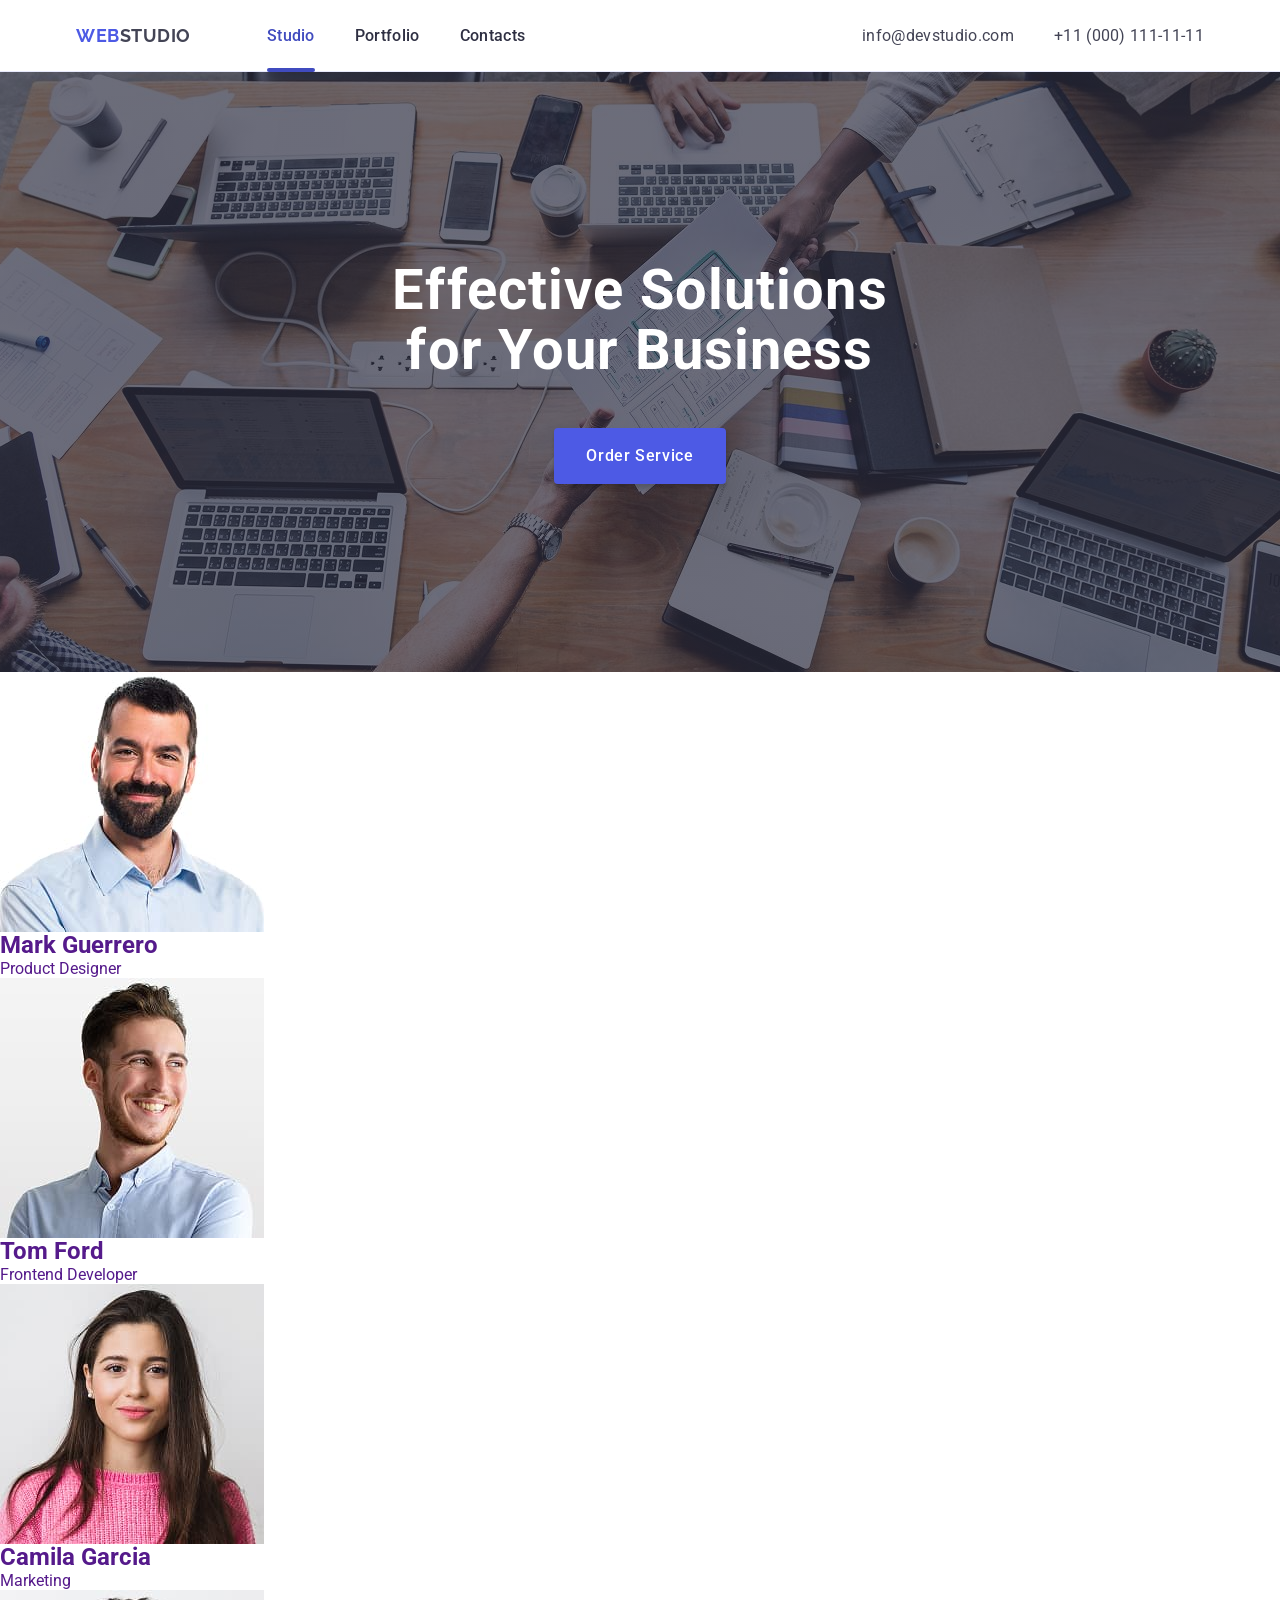
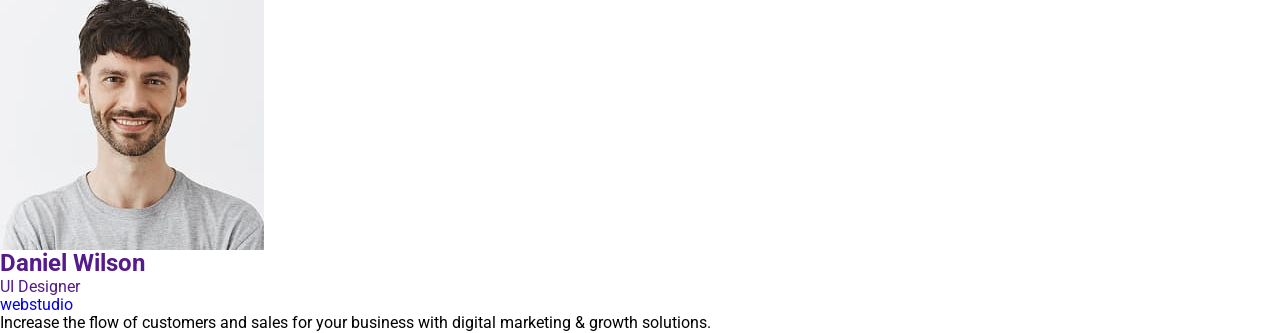
==== index.html @ 8add841e "1" ====
<!DOCTYPE html>
<html lang="en">
  <head>
    <meta charset="UTF-8" />
    <meta name="viewport" content="width=device-width, initial-scale=1.0" />
    <link
      rel="stylesheet"
      href="https://cdnjs.cloudflare.com/ajax/libs/modern-normalize/3.0.1/modern-normalize.min.css"
    />
    <link rel="preconnect" href="https://fonts.googleapis.com" />
    <link rel="preconnect" href="https://fonts.gstatic.com" crossorigin />
    <link
      href="https://fonts.googleapis.com/css2?family=Raleway:wght@700&family=Roboto:ital,wght@0,400;0,500;0,700;0,900;1,100&display=swap"
      rel="stylesheet"
    />
    <link rel="stylesheet" href="./css/styles.css" />
    <title>WebStudio</title>
  </head>
  <body>
    <header>
      <div class="container header">
        <nav class="navigation">
          <ul class="navigation-list">
            <li class="logo-item">
              <a href="#" class="logo-link"
                >web<span class="logo-studio">studio</span></a
              >
            </li>
            <li class="navigation-item">
              <a href="#" class="navigation-link active">Studio</a>
            </li>
            <li class="navigation-item">
              <a href="#" class="navigation-link">Portfolio</a>
            </li>
            <li class="navigation-item">
              <a href="#" class="navigation-link">Contacts</a>
            </li>
          </ul>
        </nav>
        <address class="contacts">
          <ul class="contacts-list">
            <li class="contacts-item">
              <a href="mailto:info@devstudio.com" class="contacts-link"
                >info@devstudio.com</a
              >
            </li>
            <li class="contacts-item">
              <a href="tel:+11 (000) 111-11-11" class="contacts-link"
                >+11 (000) 111-11-11</a
              >
            </li>
          </ul>
        </address>
      </div>
    </header>
    <main>
      <section class="section section-hero">
        <div class="container container-hero">
          <h1 class="hero-title">Effective Solutions for Your Business</h1>
          <button type="submit" class="main-button">Order Service</button>
        </div>
      </section>
      <section>
        <div>
          <ul>
            <li>
              <a href=""
                ><img
                  src="./images/employees/employee1.jpg"
                  alt=""
                  width="264px"
                />
                <h2>Mark Guerrero</h2>
                <p>Product Designer</p></a
              >
            </li>
            <li>
              <a href=""
                ><img
                  src="./images/employees/employee2.jpg"
                  alt=""
                  width="264px"
                />
                <h2>Tom Ford</h2>
                <p>Frontend Developer</p></a
              >
            </li>
            <li>
              <a href=""
                ><img
                  src="./images/employees/employee3.jpg"
                  alt=""
                  width="264px"
                />
                <h2>Camila Garcia</h2>
                <p>Marketing</p></a
              >
            </li>
            <li>
              <a href=""
                ><img
                  src="./images/employees/employee4.jpg"
                  alt=""
                  width="264px"
                />
                <h2>Daniel Wilson</h2>
                <p>UI Designer</p></a
              >
            </li>
          </ul>
        </div>
      </section>
    </main>
    <footer>
      <a href="#">web<span>studio</span></a>
      <p>
        Increase the flow of customers and sales for your business with digital
        marketing & growth solutions.
      </p>
    </footer>
  </body>
  <script src="./js/svgxuse.js"></script>
</html>
---- css/styles.css ----
body {
  font-family: Roboto, sans-serif;
  font-weight: 400;
  font-style: normal;
}

a {
  text-decoration: none;
}

h1,
h2,
h3,
h4,
h5,
h6 {
  margin: 0;
  padding: 0;
}

p {
  margin: 0;
}

ul {
  padding-left: 0;
  margin: 0;
  list-style: none;
}

img {
  display: block;
}

button {
  margin: 0;
  border: 0;
}

:root {
	--iris: #4d5ae5;
	--ocean: #404bbf;
	--navy-blue: #2e2f42;
	--green: #31d0aa;
	--slate: #434455;
	--light-slate: #8e8f99;
	--cornflower: #e7e9fc;
	--cloud: #f4f4fd;
	--navy-blue-modal: rgba(46, 47, 66, 0.4);
	--grey: rgba(46, 47, 66, 0.7);
	--white: #fff;
	--dairy: #fcfcfc;

  --function: cubic-bezier(0.4, 0, 0.2, 1), 250ms;
  --time: 250ms;
}

header {
  border-bottom: 1px solid var(--cornflower);
}

.container {
  width: 1158px;
  padding: 0 15px;
  margin: 0 auto;
}

.section {
  padding: 120px 0 120px 0;
}

.header {
  display: flex;
  justify-content: space-between;
  align-items: center;
}

.navigation-list {
  display: flex;
  align-items: center;
}

.logo-item {
  display: flex;
  margin-right: 76px;
}

.logo-link {
  font-weight: 700;
  font-size: 18px;
  line-height: 1.333;
  color: var(--iris);
  font-family: raleway;
  text-transform: uppercase;
  letter-spacing: 0.03em;
}

.logo-studio {
  color: var(--slate);
}
.navigation-item {
  padding-top: 24px;
  padding-bottom: 23px;
  position: relative;
}

.navigation-item:not(:last-child) {
  margin-right: 40px;
}

.navigation-link {
  color: var(--navy-blue);
  font-weight: 500;
  font-size: 16px;
  line-height: 1.5;
  transition: color, var(--function);
  letter-spacing: 0.02em;
}

.navigation-link:hover,
.navigation-link:focus {
  color: var(--ocean);
}

.active {
  color: var(--ocean);
}

.active::before {
  content: "";
  position: absolute;
  width: 100%;
  height: 4px;
  bottom: -1px;
  background-color: var(--ocean);
  border-radius: 2px;
}

.contacts {
  font-style: normal;
}

.contacts-list {
  display: flex;
}

.contacts-item:not(:last-child) {
  margin-right: 40px;
}

.contacts-link {
  font-size: 16px;
  line-height: 1.5;
  letter-spacing: 0.02em;
  color: var(--slate);
  transition: color, var(--function);
}

.contacts-link:hover,
.contacts-link:focus {
  color: var(--ocean);
}

/* HERO */

.container-hero {
  display: flex;
  justify-content: center;
  align-items: center;
  flex-direction: column;
}

.section-hero {
  background-image: linear-gradient(to bottom, rgba(46, 47, 66, 0.7), rgba(46, 47, 66, 0.7)), url(../images/hero/hero.jpg);
  background-repeat: no-repeat;
  background-position: center;
  padding: 188px 0;
  background-color: var(--navy-blue);
}

.hero-title {
  font-weight: 700;
  font-size: 56px;
  line-height: 1.07143;
  letter-spacing: 0.02em;
  text-align: center;
  color: var(--white);
  width: 496px;
  margin-bottom: 48px;
}

.main-button {
  display: flex;
  flex-direction: row;
  font-weight: 500;
  font-size: 16px;
  line-height: 1.5;
  letter-spacing: 0.04em;
  color: var(--white);
  border-radius: 4px;
  padding: 16px 32px;
  box-shadow: 0 4px 4px 0 rgba(0, 0, 0, 0.15);
  background-color: var(--iris);
}
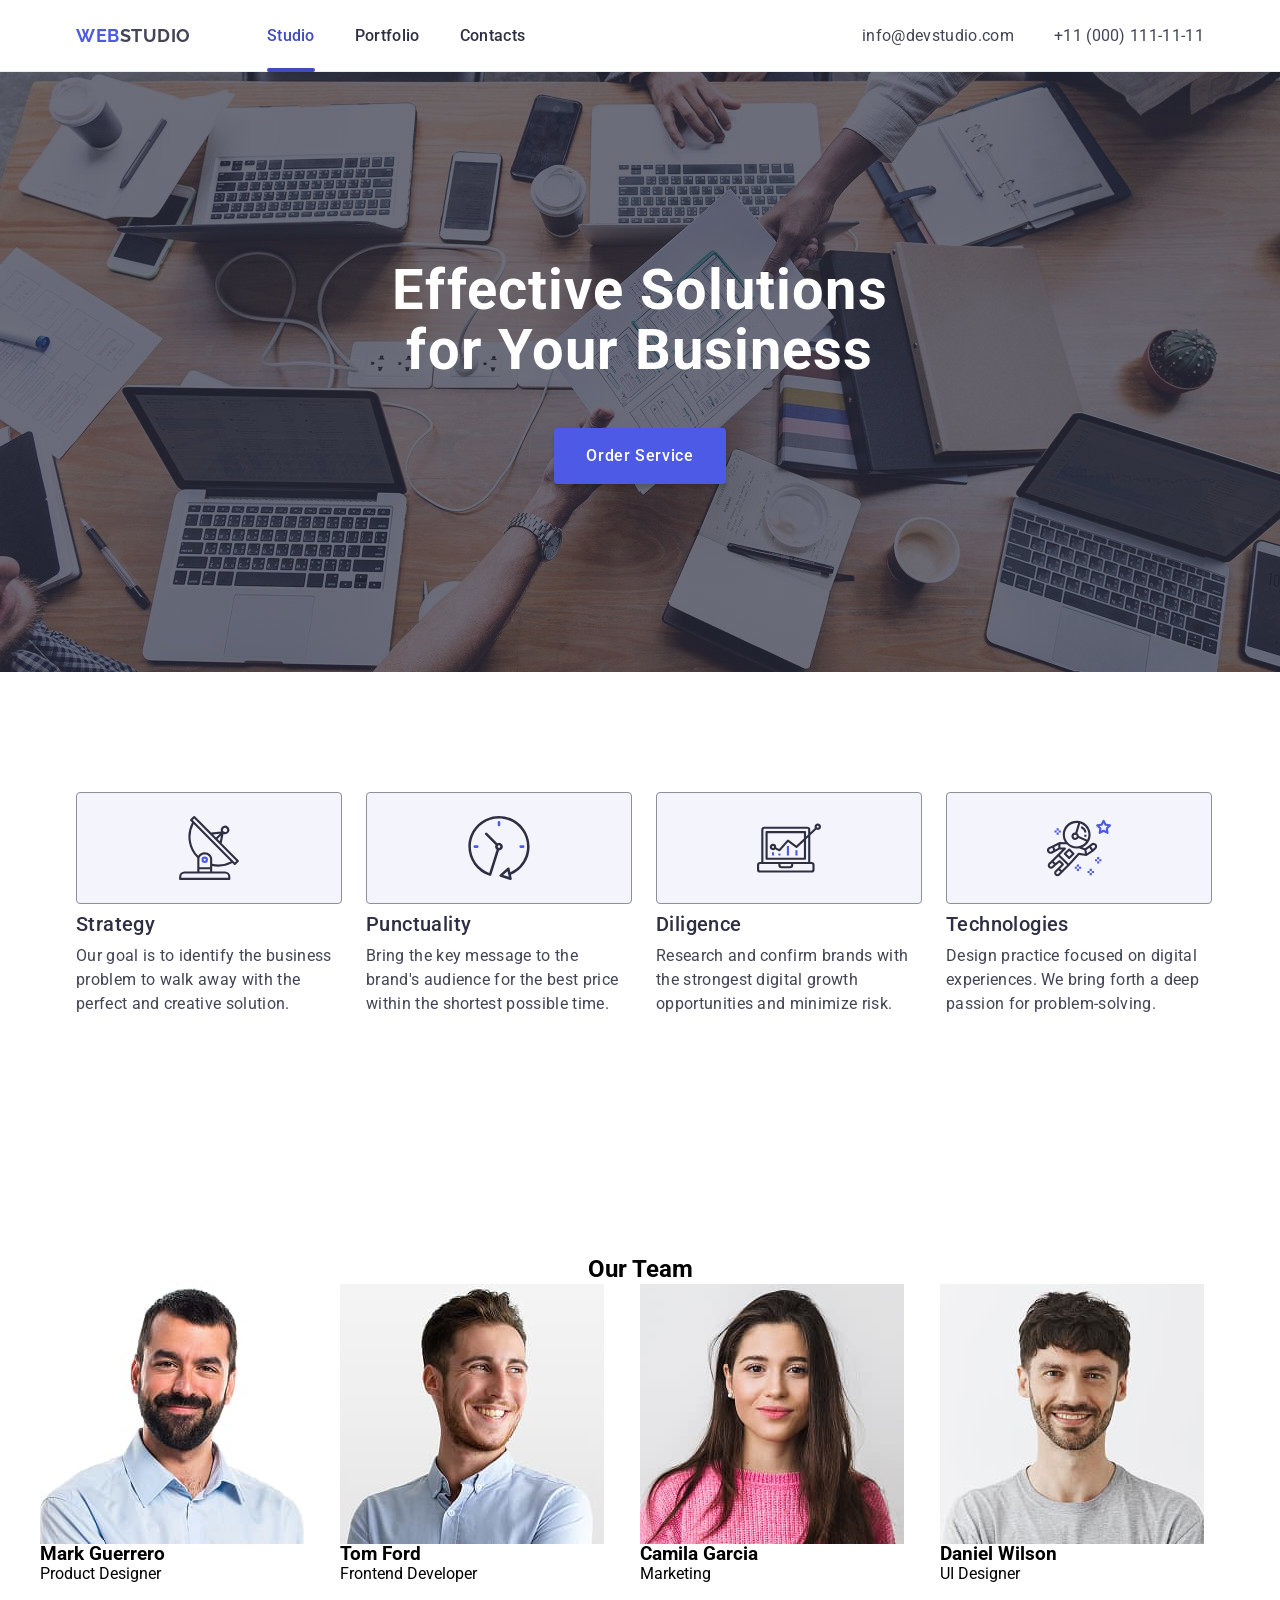
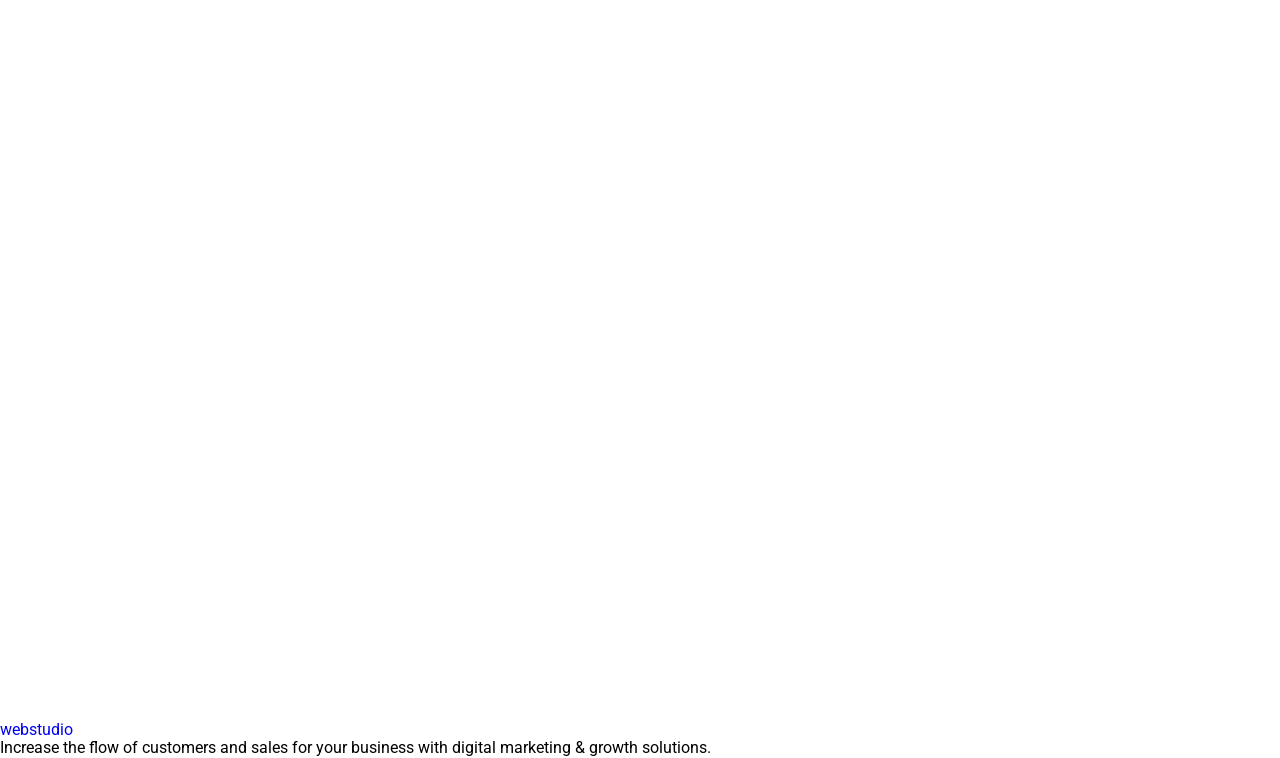
==== commit b15d3119: "1" ====
--- a/index.html
+++ b/index.html
@@ -60,52 +60,204 @@
           <button type="submit" class="main-button">Order Service</button>
         </div>
       </section>
-      <section>
-        <div>
-          <ul>
-            <li>
-              <a href=""
-                ><img
-                  src="./images/employees/employee1.jpg"
-                  alt=""
-                  width="264px"
-                />
-                <h2>Mark Guerrero</h2>
-                <p>Product Designer</p></a
-              >
-            </li>
-            <li>
-              <a href=""
-                ><img
-                  src="./images/employees/employee2.jpg"
-                  alt=""
-                  width="264px"
-                />
-                <h2>Tom Ford</h2>
-                <p>Frontend Developer</p></a
-              >
-            </li>
-            <li>
-              <a href=""
-                ><img
-                  src="./images/employees/employee3.jpg"
-                  alt=""
-                  width="264px"
-                />
-                <h2>Camila Garcia</h2>
-                <p>Marketing</p></a
-              >
-            </li>
-            <li>
-              <a href=""
-                ><img
-                  src="./images/employees/employee4.jpg"
-                  alt=""
-                  width="264px"
-                />
-                <h2>Daniel Wilson</h2>
-                <p>UI Designer</p></a
-              >
+      <section class="section">
+        <div class="container">
+          <h2 class="features-title">Our features</h2>
+          <ul class="features-list">
+            <li class="features-item">
+              <div class="features-icon-wrapper">
+                <svg class="features-icon" width="64" height="64">
+                  <use href="./svg/icons.svg#antenna"></use>
+                </svg>
+              </div>
+              <h3 class="feature-subtitle">Strategy</h3>
+              <p class="feature-description">
+                Our goal is to identify the business problem to walk away with
+                the perfect and creative solution.
+              </p>
+            </li>
+            <li class="features-item">
+              <div class="features-icon-wrapper">
+                <svg class="features-icon" width="64" height="64">
+                  <use href="./svg/icons.svg#clock"></use>
+                </svg>
+              </div>
+              <h3 class="feature-subtitle">Punctuality</h3>
+              <p class="feature-description">
+                Bring the key message to the brand's audience for the best price
+                within the shortest possible time.
+              </p>
+            </li>
+            <li class="features-item">
+              <div class="features-icon-wrapper">
+                <svg class="features-icon" width="64" height="64">
+                  <use href="./svg/icons.svg#diagram"></use>
+                </svg>
+              </div>
+              <h3 class="feature-subtitle">Diligence</h3>
+              <p class="feature-description">
+                Research and confirm brands with the strongest digital growth
+                opportunities and minimize risk.
+              </p>
+            </li>
+            <li class="features-item">
+              <div class="features-icon-wrapper">
+                <svg class="features-icon" width="64" height="64">
+                  <use href="./svg/icons.svg#astronaut"></use>
+                </svg>
+              </div>
+              <h3 class="feature-subtitle">Technologies</h3>
+              <p class="feature-description">
+                Design practice focused on digital experiences. We bring forth a
+                deep passion for problem-solving.
+              </p>
+            </li>
+          </ul>
+        </div>
+      </section>
+      <section class="section">
+        <div class="container container-employee">
+          <h2 class="employee-title">Our Team</h2>
+          <ul class="employee-list">
+            <li class="employee-item">
+              <img
+                srcset="
+                  ./images/employees/employee-1.jpg    1x,
+                  ./images/employees/employee-1@2x.jpg 2x
+                "
+                src="./images/employees/employee-1.jpg"
+                alt=""
+                width="264px"
+              />
+              <h3>Mark Guerrero</h3>
+              <p>Product Designer</p>
+              <ul class="social-media-list">
+                <li class="social-media-item">
+                  <svg class="social-media-icon">
+                    <use></use>
+                  </svg>
+                </li>
+                <li class="social-media-item">
+                  <svg class="social-media-icon">
+                    <use></use>
+                  </svg>
+                </li>
+                <li class="social-media-item">
+                  <svg class="social-media-icon">
+                    <use></use>
+                  </svg>
+                </li>
+                <li class="social-media-item">
+                  <svg class="social-media-icon">
+                    <use></use>
+                  </svg>
+                </li>
+              </ul>
+            </li>
+            <li class="employee-item">
+              <img
+                srcset="
+                  ./images/employees/employee-2.jpg    1x,
+                  ./images/employees/employee-2@2x.jpg 2x
+                "
+                src="./images/employees/employee-2.jpg"
+                alt=""
+                width="264px"
+              />
+              <h3>Tom Ford</h3>
+              <p>Frontend Developer</p>
+              <ul class="social-media-list">
+                <li class="social-media-item">
+                  <svg class="social-media-icon">
+                    <use></use>
+                  </svg>
+                </li>
+                <li class="social-media-item">
+                  <svg class="social-media-icon">
+                    <use></use>
+                  </svg>
+                </li>
+                <li class="social-media-item">
+                  <svg class="social-media-icon">
+                    <use></use>
+                  </svg>
+                </li>
+                <li class="social-media-item">
+                  <svg class="social-media-icon">
+                    <use></use>
+                  </svg>
+                </li>
+              </ul>
+            </li>
+            <li class="employee-item">
+              <img
+                srcset="
+                  ./images/employees/employee-3.jpg    1x,
+                  ./images/employees/employee-3@2x.jpg 2x
+                "
+                src="./images/employees/employee-3.jpg"
+                alt=""
+                width="264px"
+              />
+              <h3>Camila Garcia</h3>
+              <p>Marketing</p>
+              <ul class="social-media-list">
+                <li class="social-media-item">
+                  <svg class="social-media-icon">
+                    <use></use>
+                  </svg>
+                </li>
+                <li class="social-media-item">
+                  <svg class="social-media-icon">
+                    <use></use>
+                  </svg>
+                </li>
+                <li class="social-media-item">
+                  <svg class="social-media-icon">
+                    <use></use>
+                  </svg>
+                </li>
+                <li class="social-media-item">
+                  <svg class="social-media-icon">
+                    <use></use>
+                  </svg>
+                </li>
+              </ul>
+            </li>
+            <li class="employee-item">
+              <img
+                srcset="
+                  ./images/employees/employee-4.jpg    1x,
+                  ./images/employees/employee-4@2x.jpg 2x
+                "
+                src="./images/employees/employee-4.jpg"
+                alt=""
+                width="264px"
+              />
+              <h3>Daniel Wilson</h3>
+              <p>UI Designer</p>
+              <ul class="social-media-list">
+                <li class="social-media-item">
+                  <svg class="social-media-icon">
+                    <use></use>
+                  </svg>
+                </li>
+                <li class="social-media-item">
+                  <svg class="social-media-icon">
+                    <use></use>
+                  </svg>
+                </li>
+                <li class="social-media-item">
+                  <svg class="social-media-icon">
+                    <use></use>
+                  </svg>
+                </li>
+                <li class="social-media-item">
+                  <svg class="social-media-icon">
+                    <use></use>
+                  </svg>
+                </li>
+              </ul>
             </li>
           </ul>
         </div>
@@ -119,5 +271,4 @@
       </p>
     </footer>
   </body>
-  <script src="./js/svgxuse.js"></script>
 </html>
--- a/css/styles.css
+++ b/css/styles.css
@@ -161,6 +161,8 @@
   color: var(--ocean);
 }
 
+
+
 /* HERO */
 
 .container-hero {
@@ -202,3 +204,71 @@
   box-shadow: 0 4px 4px 0 rgba(0, 0, 0, 0.15);
   background-color: var(--iris);
 }
+
+
+
+/* FEATURES */
+.features-title {
+  display: none;
+}
+
+.features-list {
+  display: flex;
+}
+.features-item {
+  display: flex;
+  flex-direction: column;
+}
+
+.features-icon-wrapper {
+  background-color: var(--cloud);
+  padding: 23px 100px;  
+  display: flex;
+  justify-content: center;
+  align-items: center;
+  border: 1px solid var(--light-slate);
+  border-radius: 4px;  
+  margin-bottom: 8px;
+}
+
+.features-item:not(:last-child) {
+  margin-right: 24px;
+}
+
+.feature-subtitle {
+  font-weight: 500;
+  font-size: 20px;
+  line-height: 1.2;
+  letter-spacing: 0.02em;
+  color: var(--navy-blue);
+  margin-bottom: 8px;
+}
+.feature-description {
+  font-size: 16px;
+  line-height: 1.5;
+  letter-spacing: 0.02em;
+  color: var(--slate);
+}
+
+
+
+/* OUR TEAM */
+
+.container-employee {
+  display: flex;
+  flex-direction: column;
+  align-items: center;
+}
+
+.employee-list {
+  display: flex;
+
+}
+.employee-item {
+}
+.social-media-list {
+}
+.social-media-item {
+}
+.social-media-icon {
+}
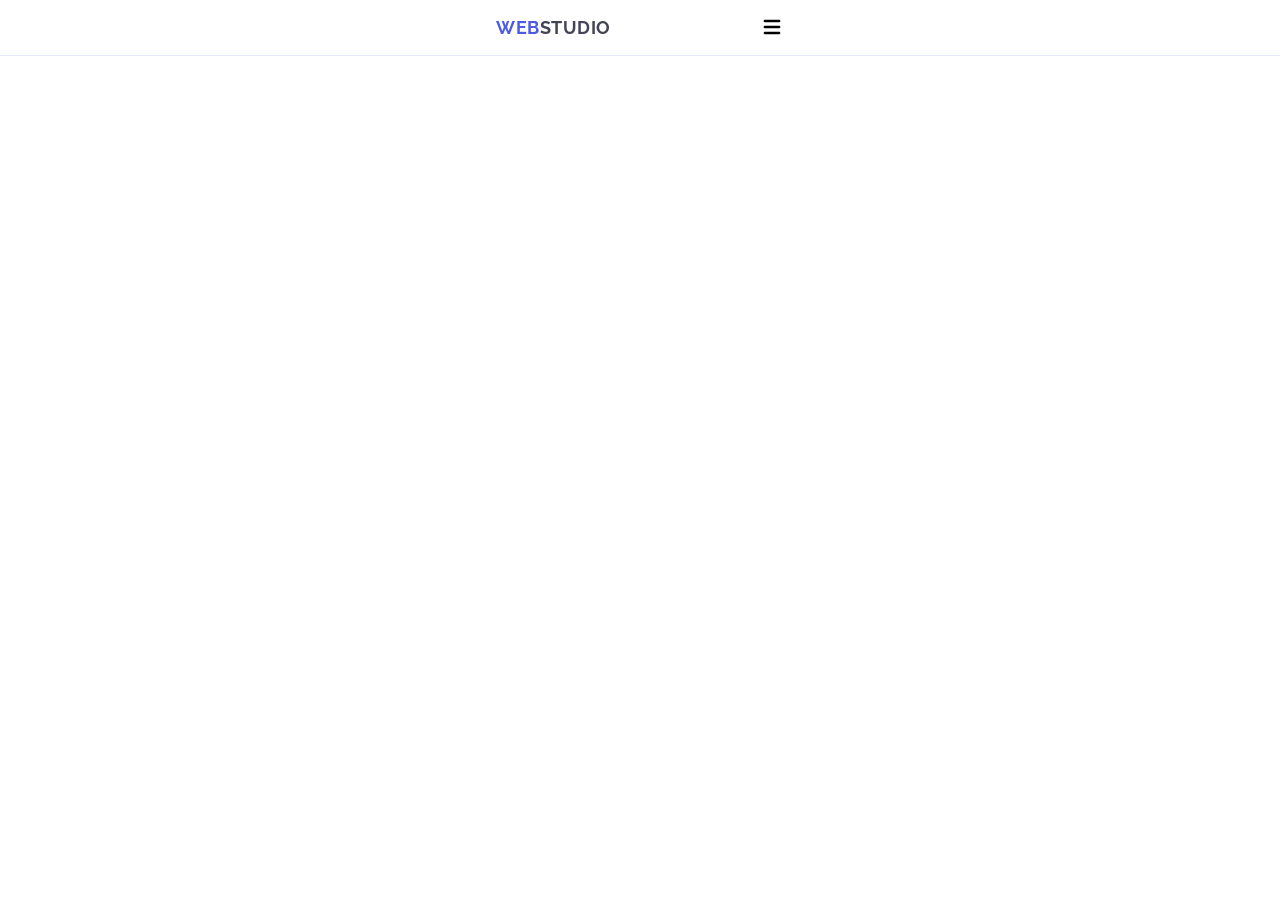
==== commit ebe85de4: "2" ====
--- a/index.html
+++ b/index.html
@@ -20,22 +20,23 @@
     <header>
       <div class="container header">
         <nav class="navigation">
+          <a href="#" class="logo-link"
+            >web<span class="logo-studio">studio</span></a
+          >
           <ul class="navigation-list">
-            <li class="logo-item">
-              <a href="#" class="logo-link"
-                >web<span class="logo-studio">studio</span></a
-              >
-            </li>
             <li class="navigation-item">
               <a href="#" class="navigation-link active">Studio</a>
             </li>
             <li class="navigation-item">
-              <a href="#" class="navigation-link">Portfolio</a>
+              <a href="#" class="navigation-link point">Portfolio</a>
             </li>
             <li class="navigation-item">
-              <a href="#" class="navigation-link">Contacts</a>
+              <a href="test.html" class="navigation-link point">Contacts</a>
             </li>
           </ul>
+          <svg class="burger" width="24px" height="24px">
+            <use href="./svg/icons.svg#burger"></use>
+          </svg>
         </nav>
         <address class="contacts">
           <ul class="contacts-list">
@@ -53,7 +54,7 @@
         </address>
       </div>
     </header>
-    <main>
+    <!-- <main>
       <section class="section section-hero">
         <div class="container container-hero">
           <h1 class="hero-title">Effective Solutions for Your Business</h1>
@@ -115,7 +116,7 @@
           </ul>
         </div>
       </section>
-      <section class="section">
+      <section class="section employee">
         <div class="container container-employee">
           <h2 class="employee-title">Our Team</h2>
           <ul class="employee-list">
@@ -126,31 +127,39 @@
                   ./images/employees/employee-1@2x.jpg 2x
                 "
                 src="./images/employees/employee-1.jpg"
-                alt=""
+                alt="A man with a beard, wearing a light blue shirt, smiling at the camera."
                 width="264px"
               />
-              <h3>Mark Guerrero</h3>
-              <p>Product Designer</p>
+              <h3 class="employee-full-name">Mark Guerrero</h3>
+              <p class="employee-position">Product Designer</p>
               <ul class="social-media-list">
                 <li class="social-media-item">
-                  <svg class="social-media-icon">
-                    <use></use>
-                  </svg>
-                </li>
-                <li class="social-media-item">
-                  <svg class="social-media-icon">
-                    <use></use>
-                  </svg>
-                </li>
-                <li class="social-media-item">
-                  <svg class="social-media-icon">
-                    <use></use>
-                  </svg>
-                </li>
-                <li class="social-media-item">
-                  <svg class="social-media-icon">
-                    <use></use>
-                  </svg>
+                  <a href="" class="social-media-link">
+                    <svg class="social-media-icon" width="16px" height="16px">
+                      <use href="./svg/icons.svg#instagram"></use>
+                    </svg>
+                  </a>
+                </li>
+                <li class="social-media-item">
+                  <a href="" class="social-media-link">
+                    <svg class="social-media-icon" width="16px" height="16px">
+                      <use href="./svg/icons.svg#twitter"></use>
+                    </svg>
+                  </a>
+                </li>
+                <li class="social-media-item">
+                  <a href="" class="social-media-link">
+                    <svg class="social-media-icon" width="16px" height="16px">
+                      <use href="./svg/icons.svg#facebook"></use>
+                    </svg>
+                  </a>
+                </li>
+                <li class="social-media-item">
+                  <a href="" class="social-media-link">
+                    <svg class="social-media-icon" width="16px" height="16px">
+                      <use href="./svg/icons.svg#linkedin"></use>
+                    </svg>
+                  </a>
                 </li>
               </ul>
             </li>
@@ -161,31 +170,39 @@
                   ./images/employees/employee-2@2x.jpg 2x
                 "
                 src="./images/employees/employee-2.jpg"
-                alt=""
+                alt="Another man with short hair, also in a light blue shirt, looking to his left with a cheerful smile."
                 width="264px"
               />
-              <h3>Tom Ford</h3>
-              <p>Frontend Developer</p>
+              <h3 class="employee-full-name">Tom Ford</h3>
+              <p class="employee-position">Frontend Developer</p>
               <ul class="social-media-list">
                 <li class="social-media-item">
-                  <svg class="social-media-icon">
-                    <use></use>
-                  </svg>
-                </li>
-                <li class="social-media-item">
-                  <svg class="social-media-icon">
-                    <use></use>
-                  </svg>
-                </li>
-                <li class="social-media-item">
-                  <svg class="social-media-icon">
-                    <use></use>
-                  </svg>
-                </li>
-                <li class="social-media-item">
-                  <svg class="social-media-icon">
-                    <use></use>
-                  </svg>
+                  <a href="" class="social-media-link">
+                    <svg class="social-media-icon" width="16px" height="16px">
+                      <use href="./svg/icons.svg#instagram"></use>
+                    </svg>
+                  </a>
+                </li>
+                <li class="social-media-item">
+                  <a href="" class="social-media-link">
+                    <svg class="social-media-icon" width="16px" height="16px">
+                      <use href="./svg/icons.svg#twitter"></use>
+                    </svg>
+                  </a>
+                </li>
+                <li class="social-media-item">
+                  <a href="" class="social-media-link">
+                    <svg class="social-media-icon" width="16px" height="16px">
+                      <use href="./svg/icons.svg#facebook"></use>
+                    </svg>
+                  </a>
+                </li>
+                <li class="social-media-item">
+                  <a href="" class="social-media-link">
+                    <svg class="social-media-icon" width="16px" height="16px">
+                      <use href="./svg/icons.svg#linkedin"></use>
+                    </svg>
+                  </a>
                 </li>
               </ul>
             </li>
@@ -196,31 +213,39 @@
                   ./images/employees/employee-3@2x.jpg 2x
                 "
                 src="./images/employees/employee-3.jpg"
-                alt=""
+                alt="A woman with long dark hair, wearing a pink sweater, facing the camera with a gentle smile."
                 width="264px"
               />
-              <h3>Camila Garcia</h3>
-              <p>Marketing</p>
+              <h3 class="employee-full-name">Camila Garcia</h3>
+              <p class="employee-position">Marketing</p>
               <ul class="social-media-list">
                 <li class="social-media-item">
-                  <svg class="social-media-icon">
-                    <use></use>
-                  </svg>
-                </li>
-                <li class="social-media-item">
-                  <svg class="social-media-icon">
-                    <use></use>
-                  </svg>
-                </li>
-                <li class="social-media-item">
-                  <svg class="social-media-icon">
-                    <use></use>
-                  </svg>
-                </li>
-                <li class="social-media-item">
-                  <svg class="social-media-icon">
-                    <use></use>
-                  </svg>
+                  <a href="" class="social-media-link">
+                    <svg class="social-media-icon" width="16px" height="16px">
+                      <use href="./svg/icons.svg#instagram"></use>
+                    </svg>
+                  </a>
+                </li>
+                <li class="social-media-item">
+                  <a href="" class="social-media-link">
+                    <svg class="social-media-icon" width="16px" height="16px">
+                      <use href="./svg/icons.svg#twitter"></use>
+                    </svg>
+                  </a>
+                </li>
+                <li class="social-media-item">
+                  <a href="" class="social-media-link">
+                    <svg class="social-media-icon" width="16px" height="16px">
+                      <use href="./svg/icons.svg#facebook"></use>
+                    </svg>
+                  </a>
+                </li>
+                <li class="social-media-item">
+                  <a href="" class="social-media-link">
+                    <svg class="social-media-icon" width="16px" height="16px">
+                      <use href="./svg/icons.svg#linkedin"></use>
+                    </svg>
+                  </a>
                 </li>
               </ul>
             </li>
@@ -234,41 +259,305 @@
                 alt=""
                 width="264px"
               />
-              <h3>Daniel Wilson</h3>
-              <p>UI Designer</p>
+              <h3 class="employee-full-name">Daniel Wilson</h3>
+              <p class="employee-position">UI Designer</p>
               <ul class="social-media-list">
                 <li class="social-media-item">
-                  <svg class="social-media-icon">
-                    <use></use>
-                  </svg>
-                </li>
-                <li class="social-media-item">
-                  <svg class="social-media-icon">
-                    <use></use>
-                  </svg>
-                </li>
-                <li class="social-media-item">
-                  <svg class="social-media-icon">
-                    <use></use>
-                  </svg>
-                </li>
-                <li class="social-media-item">
-                  <svg class="social-media-icon">
-                    <use></use>
-                  </svg>
+                  <a href="" class="social-media-link">
+                    <svg class="social-media-icon" width="16px" height="16px">
+                      <use href="./svg/icons.svg#instagram"></use>
+                    </svg>
+                  </a>
+                </li>
+                <li class="social-media-item">
+                  <a href="" class="social-media-link">
+                    <svg class="social-media-icon" width="16px" height="16px">
+                      <use href="./svg/icons.svg#twitter"></use>
+                    </svg>
+                  </a>
+                </li>
+                <li class="social-media-item">
+                  <a href="" class="social-media-link">
+                    <svg class="social-media-icon" width="16px" height="16px">
+                      <use href="./svg/icons.svg#facebook"></use>
+                    </svg>
+                  </a>
+                </li>
+                <li class="social-media-item">
+                  <a href="" class="social-media-link">
+                    <svg class="social-media-icon" width="16px" height="16px">
+                      <use href="./svg/icons.svg#linkedin"></use>
+                    </svg>
+                  </a>
                 </li>
               </ul>
+            </li>
+          </ul>
+        </div>
+      </section>
+      <section class="section">
+        <div class="container portfolio">
+          <h2 class="portfolio-title">Our Portfolio</h2>
+          <ul class="portfolio-list">
+            <li class="portfolio-item">
+              <a href="#" class="portfolio-link">
+                <div class="portfolio-wrapper">
+                  <img
+                    srcset="
+                      ./images/portfolio/banking-app.jpg    1x,
+                      ./images/portfolio/banking-app@2x.jpg 2x
+                    "
+                    src="./images/portfolio/banking-app.jpg"
+                    alt=""
+                    width="360"
+                  />
+                  <p class="portfolio-slide"></p>
+                </div>
+                <div class="portfolio-info">
+                  <h3 class="portfolio-subtitle">Banking App</h3>
+                  <p class="portfolio-description">App</p>
+                </div>
+              </a>
+            </li>
+            <li class="portfolio-item">
+              <a href="#" class="portfolio-link">
+                <div class="portfolio-wrapper">
+                  <img
+                    srcset="
+                      ./images/portfolio/cashless-payment.jpg    1x,
+                      ./images/portfolio/cashless-payment@2x.jpg 2x
+                    "
+                    src="./images/portfolio/cashless-payment.jpg"
+                    alt=""
+                    width="360"
+                  />
+                  <p class="portfolio-slide">
+                    14 Stylish and User-Friendly App Design Concepts · Task
+                    Manager App · Calorie Tracker App · Exotic Fruit Ecommerce
+                    App · Cloud Storage App
+                  </p>
+                </div>
+                <div class="portfolio-info">
+                  <h3 class="portfolio-subtitle">Cashless Payment</h3>
+                  <p class="portfolio-description">Marketing</p>
+                </div>
+              </a>
+            </li>
+            <li class="portfolio-item">
+              <a href="#" class="portfolio-link">
+                <div class="portfolio-wrapper">
+                  <img
+                    srcset="
+                      ./images/portfolio/meditation-app.jpg    1x,
+                      ./images/portfolio/meditation-app@2x.jpg 2x
+                    "
+                    src="./images/portfolio/meditation-app.jpg"
+                    alt=""
+                    width="360"
+                  />
+                  <p class="portfolio-slide"></p>
+                </div>
+                <div class="portfolio-info">
+                  <h3 class="portfolio-subtitle">Meditation App</h3>
+                  <p class="portfolio-description">App</p>
+                </div>
+              </a>
+            </li>
+            <li class="portfolio-item">
+              <a href="#" class="portfolio-link">
+                <div class="portfolio-wrapper">
+                  <img
+                    srcset="
+                      ./images/portfolio/taxi-service.jpg    1x,
+                      ./images/portfolio/taxi-service@2x.jpg 2x
+                    "
+                    src="./images/portfolio/taxi-service.jpg"
+                    alt=""
+                    width="360"
+                  />
+                  <p class="portfolio-slide"></p>
+                </div>
+                <div class="portfolio-info">
+                  <h3 class="portfolio-subtitle">Taxi Service</h3>
+                  <p class="portfolio-description">Marketing</p>
+                </div>
+              </a>
+            </li>
+            <li class="portfolio-item">
+              <a href="#" class="portfolio-link">
+                <div class="portfolio-wrapper">
+                  <img
+                    srcset="
+                      ./images/portfolio/screen-illustrations.jpg    1x,
+                      ./images/portfolio/screen-illustrations@2x.jpg 2x
+                    "
+                    src="./images/portfolio/screen-illustrations.jpg"
+                    alt=""
+                    width="360"
+                  />
+                  <p class="portfolio-slide"></p>
+                </div>
+                <div class="portfolio-info">
+                  <h3 class="portfolio-subtitle">Screen Illustrations</h3>
+                  <p class="portfolio-description">Design</p>
+                </div>
+              </a>
+            </li>
+            <li class="portfolio-item">
+              <a href="#" class="portfolio-link">
+                <div class="portfolio-wrapper">
+                  <img
+                    srcset="
+                      ./images/portfolio/online-courses.jpg    1x,
+                      ./images/portfolio/online-courses@2x.jpg 2x
+                    "
+                    src="./images/portfolio/online-courses.jpg"
+                    alt=""
+                    width="360"
+                  />
+                  <p class="portfolio-slide"></p>
+                </div>
+                <div class="portfolio-info">
+                  <h3 class="portfolio-subtitle">Online Courses</h3>
+                  <p class="portfolio-description">Marketing</p>
+                </div>
+              </a>
             </li>
           </ul>
         </div>
       </section>
     </main>
-    <footer>
-      <a href="#">web<span>studio</span></a>
-      <p>
-        Increase the flow of customers and sales for your business with digital
-        marketing & growth solutions.
-      </p>
-    </footer>
+    <footer class="footer">
+      <div class="container container-footer">
+        <div class="logo-footer">
+          <a href="#" class="logo-link logo-link-footer"
+            >web<span class="logo-studio logo-studio-footer">studio</span></a
+          >
+          <p class="footer-description">
+            Increase the flow of customers and sales for your business with
+            digital marketing & growth solutions.
+          </p>
+        </div>
+        <div class="social-media-footer">
+          <h2 class="social-media-footer-title">Social media</h2>
+          <ul class="social-media-list social-media-list-footer">
+            <li class="social-media-item">
+              <a href="" class="social-media-link">
+                <svg class="social-media-icon" width="16px" height="16px">
+                  <use href="./svg/icons.svg#instagram"></use>
+                </svg>
+              </a>
+            </li>
+            <li class="social-media-item">
+              <a href="" class="social-media-link">
+                <svg class="social-media-icon" width="16px" height="16px">
+                  <use href="./svg/icons.svg#twitter"></use>
+                </svg>
+              </a>
+            </li>
+            <li class="social-media-item">
+              <a href="" class="social-media-link">
+                <svg class="social-media-icon" width="16px" height="16px">
+                  <use href="./svg/icons.svg#facebook"></use>
+                </svg>
+              </a>
+            </li>
+            <li class="social-media-item">
+              <a href="" class="social-media-link">
+                <svg class="social-media-icon" width="16px" height="16px">
+                  <use href="./svg/icons.svg#linkedin"></use>
+                </svg>
+              </a>
+            </li>
+          </ul>
+        </div>
+        <div>
+          <form class="subscribe-form" action="">
+            <label class="subscribe-label" for="subscribe">Subscribe</label>
+            <div class="subscribe-wrapper">
+              <input
+                class="subscripe-input"
+                type="email"
+                id="subscribe"
+                placeholder="E-mail"
+              />
+              <button
+                type="submit"
+                class="main-button main-button-subscription"
+              >
+                Subscribe
+                <svg class="subscribe-icon" width="24px" height="24px">
+                  <use href="./svg/icons.svg#telegram"></use>
+                </svg>
+              </button>
+            </div>
+          </form>
+        </div>
+      </div>
+    </footer> -->
+    <!-- put modal is-open in modal -->
+    <div class="backdrop">
+      <div class="modal">
+        <button class="button-close" type="button">
+          <svg class="icon-close" width="8px" height="8px">
+            <use href="./svg/icons.svg#close"></use>
+          </svg>
+        </button>
+        <h2 class="modal-title">
+          Leave your contacts and we will call you back
+        </h2>
+        <form class="modal-form">
+          <label class="modal-label"
+            >Name
+            <div class="modal-input-wrapper">
+              <input
+                class="modal-input"
+                type="text"
+                name="username"
+                autofocus
+              />
+              <svg class="modal-icon" width="18px" height="24px">
+                <use href="./svg/icons.svg#person"></use>
+              </svg>
+            </div>
+          </label>
+          <label class="modal-label"
+            >Phone
+            <div class="modal-input-wrapper">
+              <input class="modal-input" type="tel" name="phone" />
+              <svg class="modal-icon" width="18px" height="24px">
+                <use href="./svg/icons.svg#phone"></use>
+              </svg>
+            </div>
+          </label>
+          <label class="modal-label"
+            >Email
+            <div class="modal-input-wrapper">
+              <input class="modal-input" type="email" name="email" />
+              <svg class="modal-icon" width="18px" height="24px">
+                <use href="./svg/icons.svg#email"></use>
+              </svg>
+            </div>
+          </label>
+          <label class="modal-label"
+            >Comment
+            <textarea
+              class="modal-comment"
+              type="text"
+              name="comment"
+              placeholder="Text input"
+            ></textarea>
+          </label>
+          <input type="checkbox" class="modal-checkbox" id="privacy-policy" />
+          <label for="privacy-policy" class="modal-label-checkbox"
+            >I accept the terms and conditions of the
+            <a href="" class="privacy-policy">Privacy Policy</a>
+          </label>
+          <div class="modal-button">
+            <button type="submit" class="main-button">Send</button>
+          </div>
+        </form>
+      </div>
+    </div>
   </body>
 </html>
--- a/css/styles.css
+++ b/css/styles.css
@@ -38,35 +38,35 @@
 }
 
 :root {
-	--iris: #4d5ae5;
-	--ocean: #404bbf;
-	--navy-blue: #2e2f42;
-	--green: #31d0aa;
-	--slate: #434455;
-	--light-slate: #8e8f99;
-	--cornflower: #e7e9fc;
-	--cloud: #f4f4fd;
-	--navy-blue-modal: rgba(46, 47, 66, 0.4);
+	--primary: #4d5ae5;
+	--pressed: #404bbf;
+	--dark: #2e2f42;
+	--success: #31d0aa;
+	--text: #434455;
+	--subtle-text: #8e8f99;
+	--accent: #e7e9fc;
+	--light: #f4f4fd;
+	--modal-overlay: rgba(46, 47, 66, 0.4);
 	--grey: rgba(46, 47, 66, 0.7);
 	--white: #fff;
-	--dairy: #fcfcfc;
+	--modal-background: #fcfcfc;
 
   --function: cubic-bezier(0.4, 0, 0.2, 1), 250ms;
   --time: 250ms;
 }
 
 header {
-  border-bottom: 1px solid var(--cornflower);
+  border-bottom: 1px solid var(--accent);
 }
 
 .container {
-  width: 1158px;
-  padding: 0 15px;
+  width: 320px;
+  padding: 0 16px;
   margin: 0 auto;
 }
 
 .section {
-  padding: 120px 0 120px 0;
+  padding: 96px 0;
 }
 
 .header {
@@ -75,28 +75,74 @@
   align-items: center;
 }
 
+.navigation {
+  width: 100%;
+  display: flex;
+  justify-content: space-between;
+  align-items: center;
+}
+
 .navigation-list {
-  display: flex;
-  align-items: center;
-}
-
-.logo-item {
-  display: flex;
-  margin-right: 76px;
+  display: none;
 }
 
 .logo-link {
   font-weight: 700;
   font-size: 18px;
   line-height: 1.333;
-  color: var(--iris);
+  color: var(--primary);
   font-family: raleway;
   text-transform: uppercase;
   letter-spacing: 0.03em;
+  padding: 16px 0 15px 0;
 }
 
 .logo-studio {
-  color: var(--slate);
+  color: var(--text);
+}
+
+.contacts {
+  display: none;
+}
+
+/* .container {
+  width: 1158px;
+  padding: 0 15px;
+  margin: 0 auto;
+}
+
+.section {
+  padding: 120px 0 120px 0;
+}
+
+.header {
+  display: flex;
+  justify-content: space-between;
+  align-items: center;
+}
+
+.navigation-list {
+  display: flex;
+  align-items: center;
+}
+
+.logo-item {
+  display: flex;
+  margin-right: 76px;
+}
+
+.logo-link {
+  font-weight: 700;
+  font-size: 18px;
+  line-height: 1.333;
+  color: var(--primary);
+  font-family: raleway;
+  text-transform: uppercase;
+  letter-spacing: 0.03em;
+}
+
+.logo-studio {
+  color: var(--text);
 }
 .navigation-item {
   padding-top: 24px;
@@ -109,7 +155,7 @@
 }
 
 .navigation-link {
-  color: var(--navy-blue);
+  color: var(--dark);
   font-weight: 500;
   font-size: 16px;
   line-height: 1.5;
@@ -119,11 +165,11 @@
 
 .navigation-link:hover,
 .navigation-link:focus {
-  color: var(--ocean);
+  color: var(--pressed);
 }
 
 .active {
-  color: var(--ocean);
+  color: var(--pressed);
 }
 
 .active::before {
@@ -132,8 +178,24 @@
   width: 100%;
   height: 4px;
   bottom: -1px;
-  background-color: var(--ocean);
+  background-color: var(--pressed);
   border-radius: 2px;
+}
+
+.point::before {
+  content: "";
+  position: absolute;
+  width: 0%;
+  height: 4px;
+  bottom: -1px;
+  background-color: var(--primary);
+  border-radius: 2px;
+  transition: width var(--function);
+}
+
+.point:hover::before,
+.point:hover::before {
+  width: 100%;
 }
 
 .contacts {
@@ -152,16 +214,14 @@
   font-size: 16px;
   line-height: 1.5;
   letter-spacing: 0.02em;
-  color: var(--slate);
+  color: var(--text);
   transition: color, var(--function);
 }
 
 .contacts-link:hover,
 .contacts-link:focus {
-  color: var(--ocean);
-}
-
-
+  color: var(--pressed);
+} */
 
 /* HERO */
 
@@ -177,7 +237,7 @@
   background-repeat: no-repeat;
   background-position: center;
   padding: 188px 0;
-  background-color: var(--navy-blue);
+  background-color: var(--dark);
 }
 
 .hero-title {
@@ -194,15 +254,24 @@
 .main-button {
   display: flex;
   flex-direction: row;
+  justify-content: center;
+  width: 169px;
   font-weight: 500;
   font-size: 16px;
   line-height: 1.5;
   letter-spacing: 0.04em;
   color: var(--white);
   border-radius: 4px;
-  padding: 16px 32px;
+  padding: 16px 0;
   box-shadow: 0 4px 4px 0 rgba(0, 0, 0, 0.15);
-  background-color: var(--iris);
+  background-color: var(--primary);
+  transition: background-color var(--function);
+  cursor: pointer;
+}
+
+.main-button:hover,
+.main-button:focus {
+  background-color: var(--pressed);
 }
 
 
@@ -221,12 +290,12 @@
 }
 
 .features-icon-wrapper {
-  background-color: var(--cloud);
+  background-color: var(--light);
   padding: 23px 100px;  
   display: flex;
   justify-content: center;
   align-items: center;
-  border: 1px solid var(--light-slate);
+  border: 1px solid var(--subtle-text);
   border-radius: 4px;  
   margin-bottom: 8px;
 }
@@ -240,35 +309,546 @@
   font-size: 20px;
   line-height: 1.2;
   letter-spacing: 0.02em;
-  color: var(--navy-blue);
+  color: var(--dark);
   margin-bottom: 8px;
 }
 .feature-description {
   font-size: 16px;
   line-height: 1.5;
   letter-spacing: 0.02em;
-  color: var(--slate);
+  color: var(--text);
 }
 
 
 
 /* OUR TEAM */
 
+.employee {
+  background-color: var(--light);
+}
+
 .container-employee {
   display: flex;
   flex-direction: column;
   align-items: center;
 }
 
+.employee-title {
+  font-size: 36px;
+line-height: 1.11111;
+letter-spacing: 0.02em;
+text-align: center;
+color: var(--dark);
+margin-bottom: 72px;
+}
+
 .employee-list {
   display: flex;
+  gap: 24px;
 
 }
 .employee-item {
-}
+  display: flex;
+  align-items: center;
+  justify-content: center;
+  flex-direction: column;
+  background-color: var(--white);
+  border-radius: 0 0 4px 4px;
+  padding-bottom: 32px;
+  box-shadow: 0 2px 1px 0 rgba(46, 47, 66, 0.08), 0 1px 1px 0 rgba(46, 47, 66, 0.16), 0 1px 6px 0 rgba(46, 47, 66, 0.08);
+}
+
+.employee-full-name {
+  font-weight: 500;
+  font-size: 20px;
+  line-height: 1.2;
+  letter-spacing: 0.02em;
+  text-align: center;
+  color: var(--dark);
+  margin-bottom: 8px;
+  margin-top: 32px;
+}
+.employee-position {
+  font-size: 16px;
+  line-height: 1.5;
+  letter-spacing: 0.02em;
+  text-align: center;
+  color: var(--text);
+  margin-bottom: 8px;
+}
+
 .social-media-list {
-}
-.social-media-item {
-}
+  display: flex;
+  gap: 24px;
+}
+
+.social-media-link {
+  width: 40px;
+  height: 40px;
+  display: flex;
+  justify-content: center;
+  align-items: center;
+  background-color: var(--primary);
+  border-radius: 50%;
+  transition: background-color var(--function);
+}
+
 .social-media-icon {
+  fill: var(--white);
+  transition: fill var(--function);
+}
+
+.social-media-link:hover,
+.social-media-link:focus {
+  background-color: var(--success);
+}
+
+.social-media-link:hover .social-media-icon,
+.social-media-link:focus .social-media-icon {
+  /* fill: var(--light); */
+  fill: black;
+}
+
+
+
+/* PORTFOLIO */
+.portfolio {
+  display: flex;
+  flex-direction: column;
+  align-items: center;
+}
+
+.portfolio-title {
+  font-size: 36px;
+  line-height: 1.11111;
+  letter-spacing: 0.02em;
+  color: var(--dark);
+  margin-bottom: 72px;
+}
+
+.portfolio-list {
+  display: flex;
+  gap: 24px;
+  flex-wrap: wrap;
+}
+
+.portfolio-item {
+  flex-basis: calc((100% - 48px) / 3);
+}
+
+.portfolio-link{
+  display: flex;
+  flex-direction: column;
+  transition: box-shadow var(--function);
+}
+
+.portfolio-link:hover,
+.portfolio-link:focus {
+  box-shadow: 1px 4px 6px 0 rgba(0, 0, 0, .16), 0 4px 4px 0 rgba(0, 0, 0, .06), 0 1px 1px 0 rgba(0, 0, 0, .12);
+}
+
+.portfolio-wrapper {
+  position: relative;
+  overflow: hidden;
+}
+
+.portfolio-slide {
+  position: absolute;
+  width: 100%;
+  height: 100%;
+  top: 0;
+  background-color: var(--primary);
+  transition: transform var(--function);
+  display: flex;
+  font-size: 16px;
+  line-height: 1.5;
+  letter-spacing: 0.02em;
+  color: var(--light);
+  padding: 40px 32px;
+  transform: translateY(101%);
+  transition: transform var(--function);
+}
+
+.portfolio-link:hover .portfolio-slide,
+.portfolio-link:focus .portfolio-slide {
+  transform: translateY(0);
+}
+
+.portfolio-info {
+  padding: 32px 0 31px 16px; 
+  border-bottom: 1px solid var(--accent);
+  border-left: 1px solid var(--accent);
+  border-right: 1px solid var(--accent);
+
+}
+
+.portfolio-subtitle {
+  font-weight: 500;
+  font-size: 20px;
+  line-height: 1.2;
+  letter-spacing: 0.02em;
+  color: var(--dark);
+  margin-bottom: 8px;
+}
+
+.portfolio-description {
+  font-size: 16px;
+  line-height: 1.5;
+  letter-spacing: 0.02em;
+  color: var(--text);
+}
+
+
+/* FOOTER */
+.footer {
+  background-color: var(--dark);
+  padding: 100px 0;
+}
+
+.container-footer {
+  display: flex;
+  justify-content: space-between;
+}
+.logo-footer {
+  display: flex;
+  flex-direction: column;
+  width: 264px;
+}
+
+.logo-link-footer {
+  margin-bottom: 16px;
+}
+
+.logo-studio-footer {
+  color: var(--light);
+}
+
+.footer-description {
+  font-size: 16px;
+  line-height: 1.5;
+  letter-spacing: 0.02em;
+  color: #f4f4fd;
+}
+
+.social-media-footer-title {
+  font-weight: 500;
+  font-size: 16px;
+  line-height: 1.5;
+  letter-spacing: 0.02em;
+  color: #fff;
+  margin-bottom: 16px;
+}
+
+.social-media-list-footer {
+  gap: 16px;
+}
+
+.subscribe-form {
+  display: flex;
+  flex-direction: column;
+}
+
+.subscribe-label {
+  display: flex;
+  flex-direction: column;
+  font-weight: 500;
+  font-size: 16px;
+  line-height: 1.5;
+  letter-spacing: 0.02em;
+  color: var(--white);
+  margin-bottom: 16px;
+}
+
+.subscribe-wrapper {
+  display: flex;
+}
+
+.subscripe-input {
+  border: 1px solid #fff;
+  border-radius: 4px;
+  width: 264px;
+  height: 40px;
+  box-shadow: 0 4px 4px 0 rgba(0, 0, 0, 0.15);
+  background-color: transparent;
+  padding: 0 16px;
+  outline: none;
+  color: var(--white);
+}
+
+.subscripe-input::placeholder {
+  font-weight: 400;
+  font-size: 12px;
+  line-height: 2;
+  letter-spacing: 0.04em;
+  color: var(--white);
+}
+
+.main-button-subscription {
+  margin-left: 24px;
+  padding: 8px 24px;
+  width: 165px;
+  height: 40px;
+  display: flex;
+  justify-content: space-between;
+}
+
+.subscribe-icon {
+  fill: var(--white);
+}
+
+
+/* MODAL */
+
+.backdrop {
+  background-color: var(--modal-overlay);
+
+  position: fixed;
+  top: 0;
+  left: 0;
+  width: 100%;
+  height: 100%;
+  z-index: 999;
+
+  display: flex;
+  justify-content: center;
+  align-items: center;
+
+  opacity: 0;
+  pointer-events: none;
+  transition: opacity var(--function);
+}
+
+.backdrop.is-open {
+  opacity: 1;
+  pointer-events: auto;
+}
+
+.modal {
+  background-color: var(--modal-background);
+  box-shadow: 0 1px 1px 0 rgba(0, 0, 0, 0.14), 0 1px 3px 0 rgba(0, 0, 0, 0.12), 0 2px 1px 0 rgba(0, 0, 0, 0.2);
+  border-radius: 4px;
+  padding: 72px 24px 24px 24px;
+  width: 408px;
+  height: 584px;
+  overflow: hidden;
+
+  position: relative;
+}
+
+.button-close {
+  position: absolute;
+  right: 24px;
+  top: 24px;
+  width: 24px;
+  height: 24px;
+  border-radius: 50%;
+  display: flex;
+  justify-content: center;
+  align-items: center;
+  cursor: pointer;
+  background-color: var(--accent);
+  transition: background-color var(--function);
+}
+
+.button-close:hover,
+.button-close:focus {
+  background-color: var(--pressed);
+}
+
+.icon-close {
+  fill: var(--dark);
+}
+
+.button-close:hover .icon-close,
+.button-close:focus .icon-close {
+  fill: var(--white);
+}
+
+.modal-title {
+  font-weight: 500;
+  font-size: 16px;
+  line-height: 1.5;
+  letter-spacing: 0.02em;
+  text-align: center;
+  color: var(--dark);
+
+  margin-bottom: 16px;
+}
+
+.modal-form {
+  display: flex;
+  flex-direction: column;
+}
+
+.modal-label {
+  display: flex;
+  flex-direction: column;
+
+  font-size: 12px;
+  line-height: 1.16667;
+  letter-spacing: 0.04em;
+  color: var(--subtle-text);
+  transition: color var(--function);
+
+  margin-bottom: 8px;
+}
+
+.modal-label:last-child {
+  margin-bottom: 16px;
+}
+
+.modal-label:focus-within {
+  color: var(--primary);
+}
+
+
+
+.modal-input-wrapper {
+  position: relative;
+  margin-top: 4px;
+}
+
+.modal-input {
+  border-radius: 4px;
+  padding: 10px 38px;
+  width: 100%;
+  border: 1px solid var(--modal-overlay);
+  outline: none;
+  transition: border var(--function);
+  height: 40px;
+  color: var(--dark);
+}
+
+.modal-input:focus {
+  border: 1px solid var(--primary);
+}
+
+.modal-input:focus + .modal-icon {
+  fill: var(--primary);
+}
+
+.modal-icon {
+  position: absolute;
+  top: 50%;
+  left: 16px;
+  transform: translateY(-50%);
+
+  fill: var(--dark);
+  transition: fill var(--function);
+}
+
+.modal-comment {
+  margin-top: 4px;
+  height: 120px;
+  padding: 8px 16px;
+  border: 1px solid var(--subtle-text);
+  border-radius: 4px;
+  letter-spacing: 0.04em;
+  color: var(--dark);
+  outline: none;
+  transition: border var(--function);
+}
+
+.modal-comment::placeholder {
+  font-size: 12px;
+  line-height: 1.16667;
+  letter-spacing: 0.04em;
+  color: var(--subtle-text)
+}
+
+.modal-comment:focus {
+  border: 1px solid var(--primary);
+}
+
+.checkbox {
+  flex-direction: row;
+  padding-left: 24px;
+}
+
+.modal-label-checkbox {
+  font-size: 12px;
+  line-height: 1.16667;
+  letter-spacing: 0.04em;
+  color: var(--subtle-text);
+  padding-left: 24px;
+  margin-top: 8px;
+
+  position: relative;
+}
+
+.privacy-policy {
+  line-height: 1.33333;
+  text-decoration: underline;
+  color: var(--primary);
+}
+
+.modal-checkbox {
+  appearance: none;
+}
+
+.modal-label-checkbox::before {
+  content: '';
+  position: absolute;
+  width: 16px;
+  height: 16px;
+  border: 1px solid var(--subtle-text);
+  top: 50%;
+  transform: translateY(-50%);
+  left: 0;
+  border-radius: 2px;
+}
+
+.modal-label-checkbox::after {
+  content: '';
+  position: absolute;
+  width: 16px;
+  height: 16px;
+  top: 50%;
+  transform: translateY(-50%);
+  left: 0;
+  background-image: url(/svg/checkbox.svg);
+  opacity: 0;
+  transition: opacity var(--function);
+}
+
+.modal-checkbox:checked + .modal-label-checkbox::after {
+  opacity: 1;
+}
+
+.modal-button {
+  width: 100%;
+  display: flex;
+  justify-content: center;
+  margin-top: 24px;
+}
+
+
+
+/* TEST */
+
+.test-list {
+  display: flex;
+}
+
+.test-link {
+  display: flex;
+  width: 300px;
+  height: 300px;
+  background-image: url(/svg/checkbox.svg);
+}
+
+.test-link:hover,
+.test-link:focus {
+  box-shadow: 1px 4px 6px 0 rgba(0, 0, 0, .16), 0 4px 4px 0 rgba(0, 0, 0, .06), 0 1px 1px 0 rgba(0, 0, 0, .12);
+}
+
+/* .test-link:hover {
+  box-shadow: 1px 4px 6px 0 rgba(0, 0, 0, .16), 0 4px 4px 0 rgba(0, 0, 0, .06), 0 1px 1px 0 rgba(0, 0, 0, .12);
+} */
+
+/* .test-wrapper {
+} */
+
+.test-icon {
+  fill: black;
 }
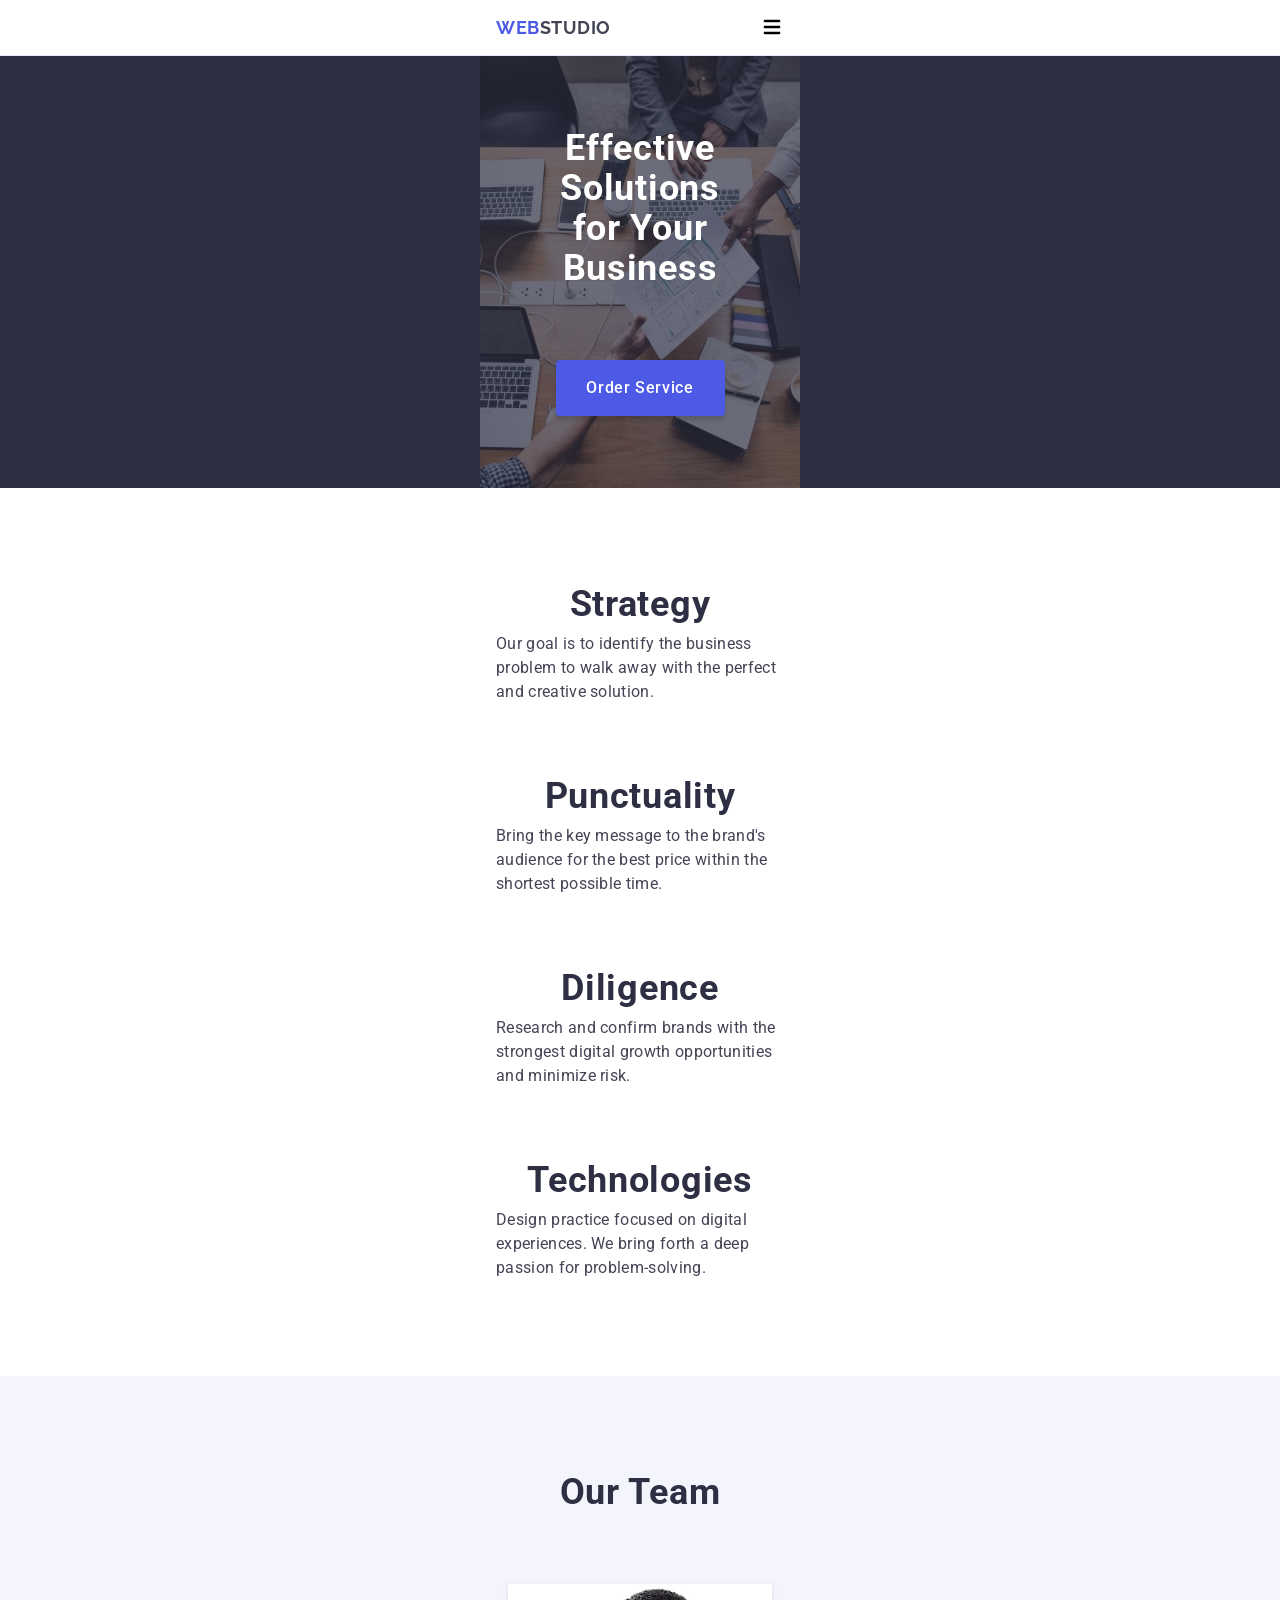
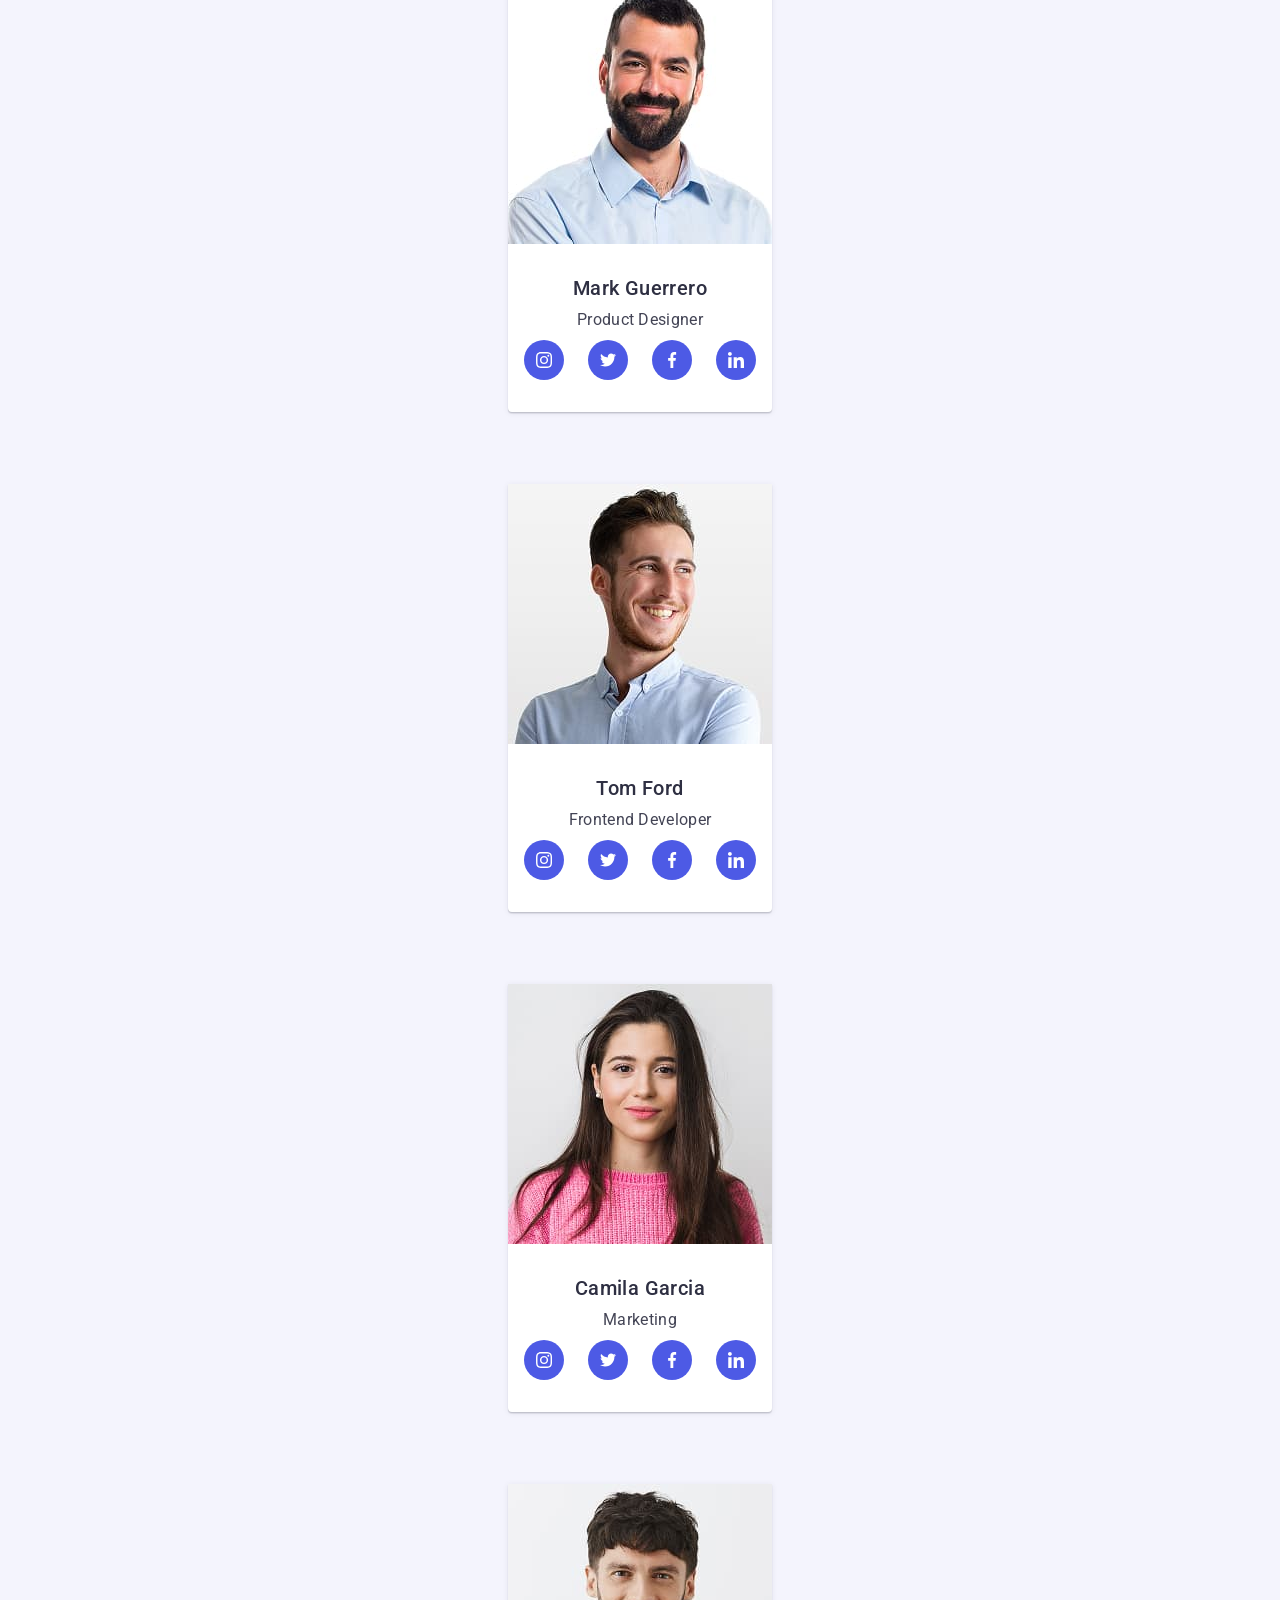
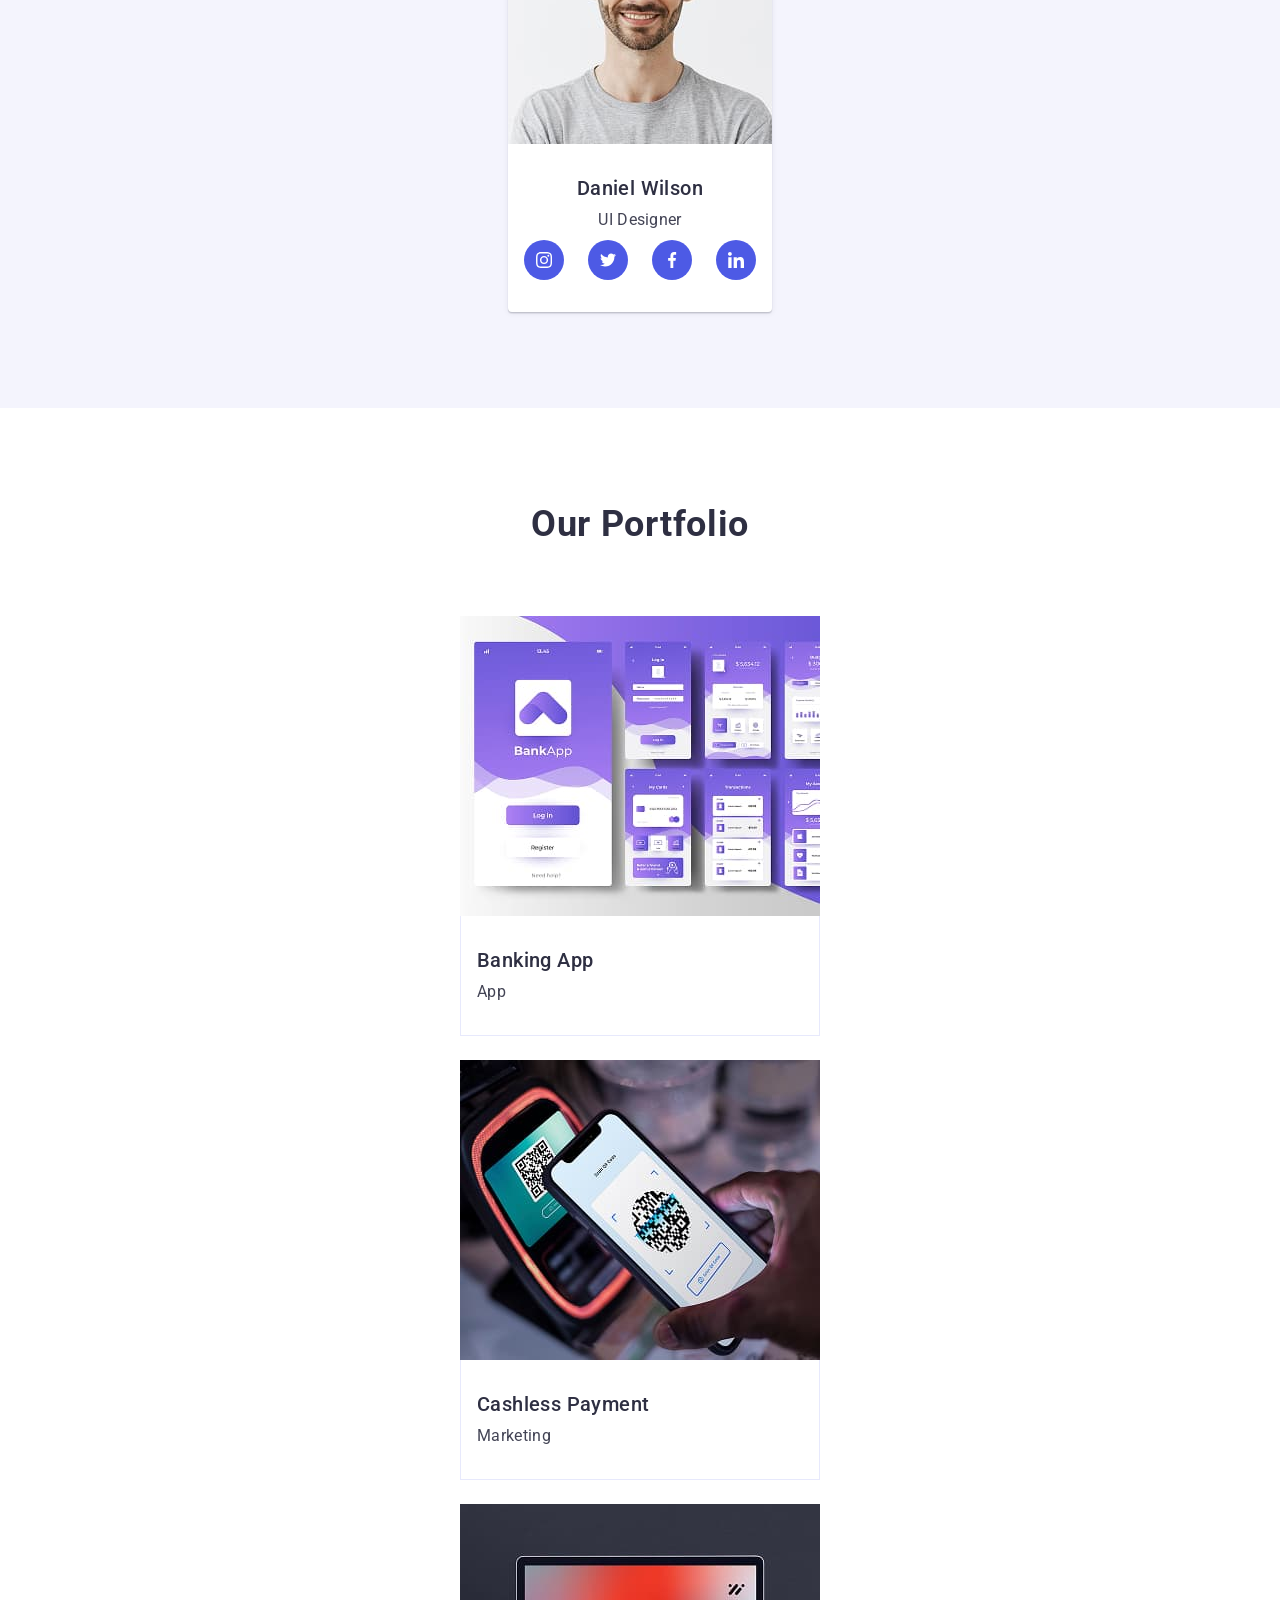
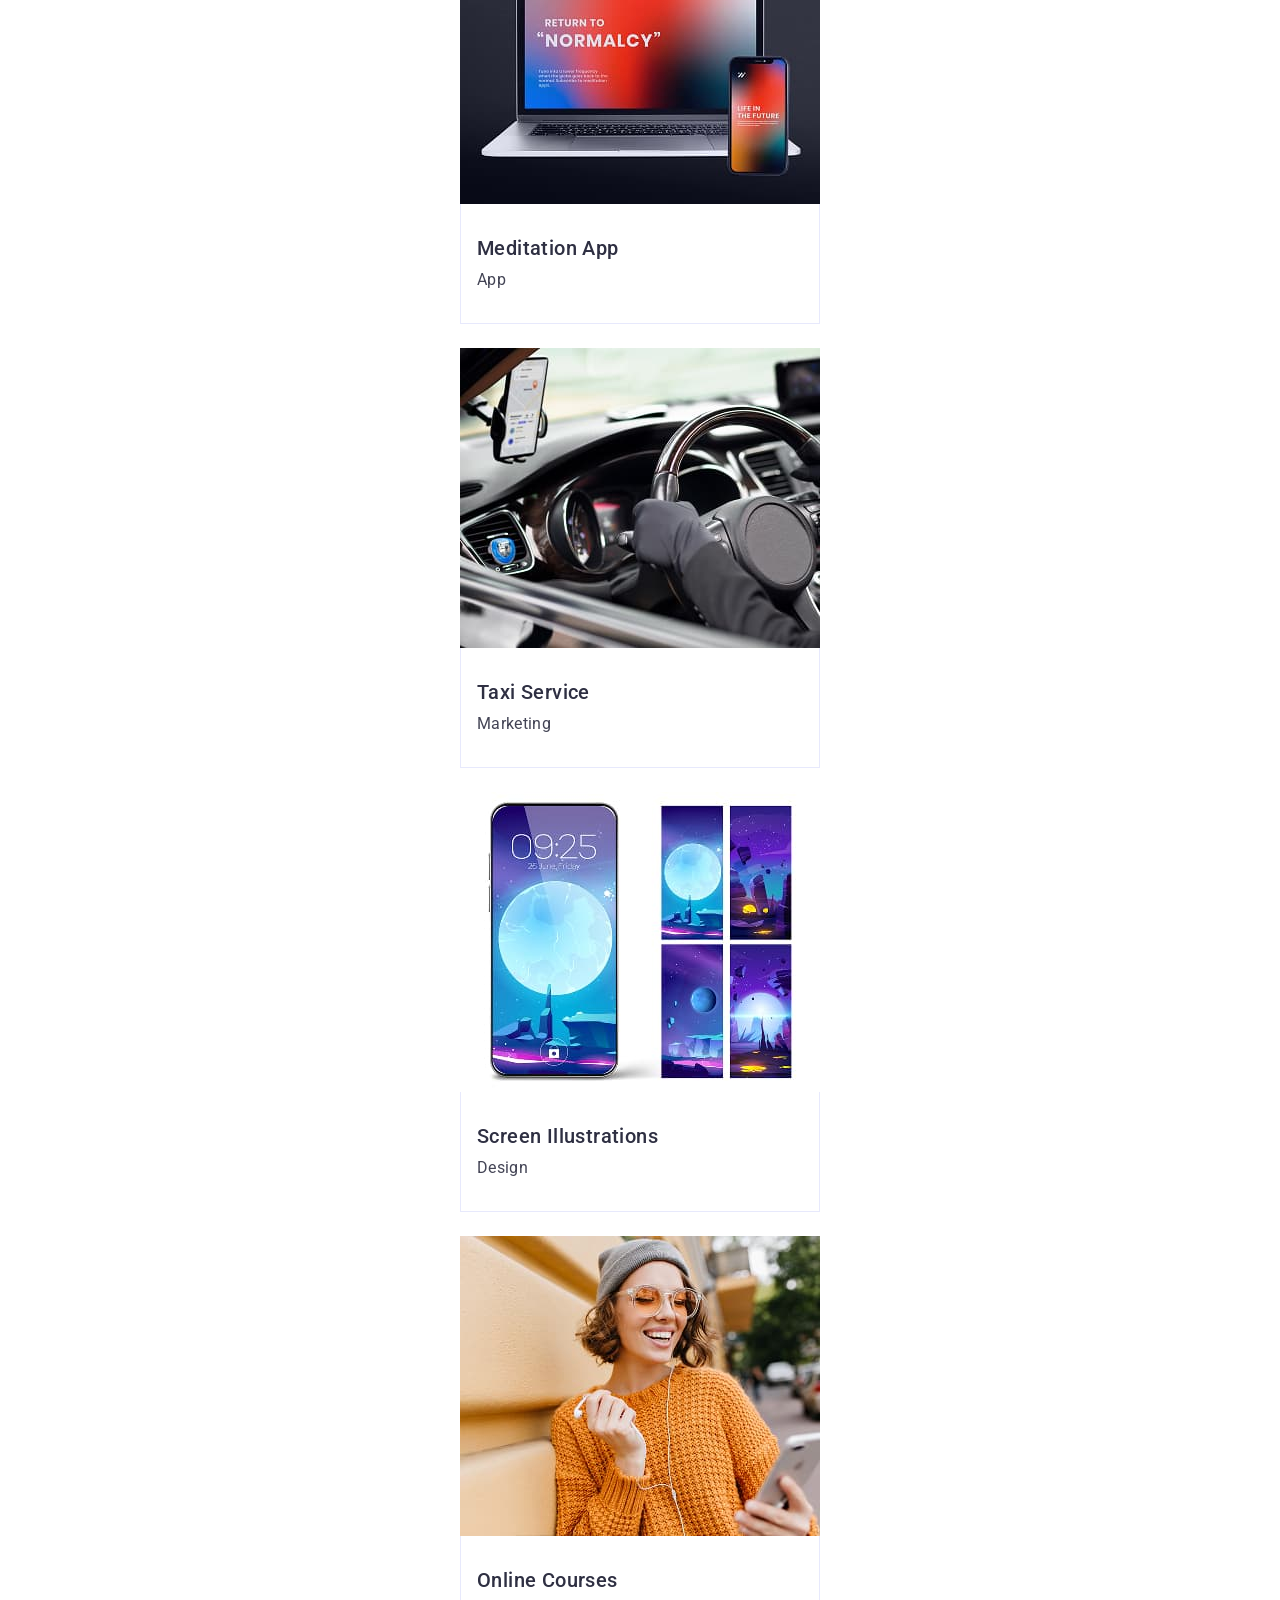
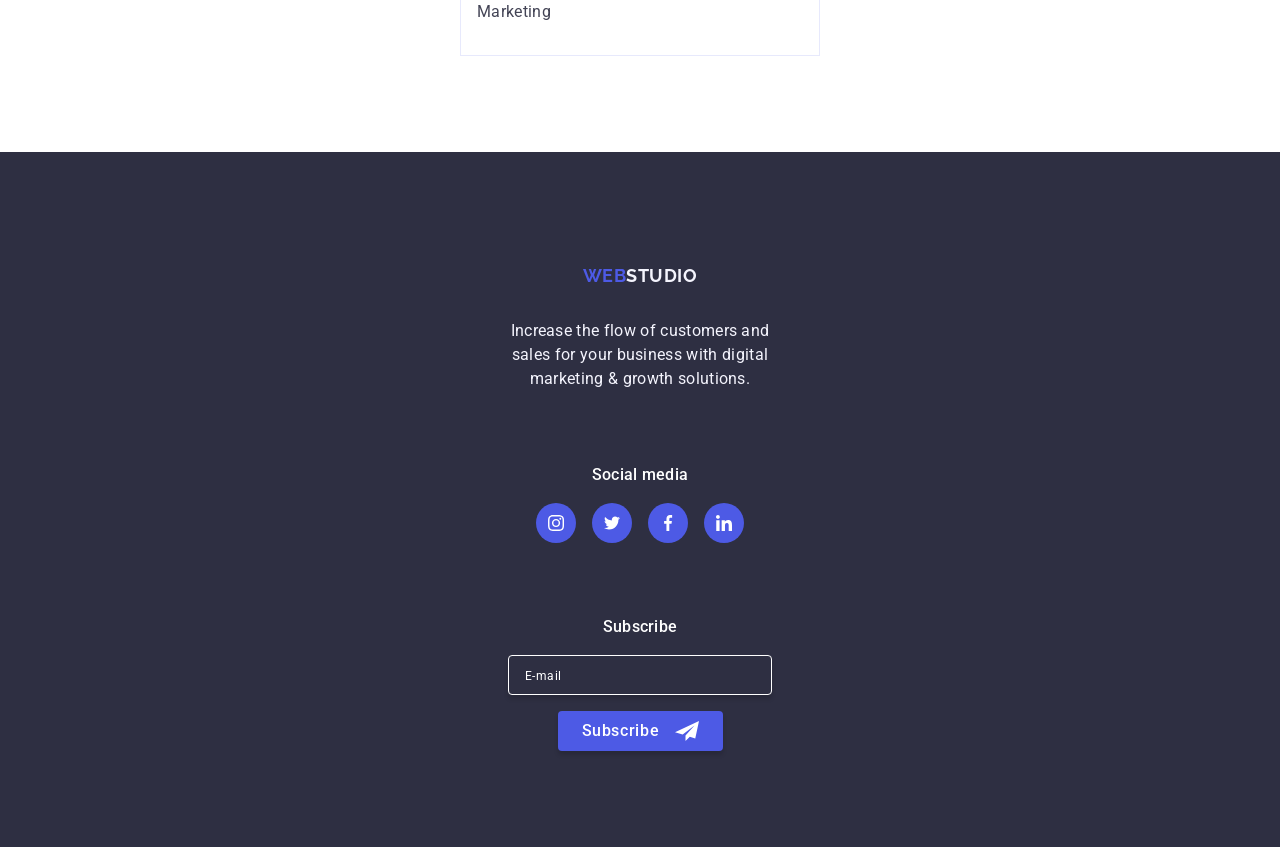
==== commit 7d76b661: "3" ====
--- a/index.html
+++ b/index.html
@@ -54,7 +54,7 @@
         </address>
       </div>
     </header>
-    <!-- <main>
+    <main>
       <section class="section section-hero">
         <div class="container container-hero">
           <h1 class="hero-title">Effective Solutions for Your Business</h1>
@@ -256,7 +256,7 @@
                   ./images/employees/employee-4@2x.jpg 2x
                 "
                 src="./images/employees/employee-4.jpg"
-                alt=""
+                alt="A smiling man with short, dark hair and a beard, wearing a gray t-shirt."
                 width="264px"
               />
               <h3 class="employee-full-name">Daniel Wilson</h3>
@@ -302,15 +302,21 @@
             <li class="portfolio-item">
               <a href="#" class="portfolio-link">
                 <div class="portfolio-wrapper">
-                  <img
-                    srcset="
-                      ./images/portfolio/banking-app.jpg    1x,
-                      ./images/portfolio/banking-app@2x.jpg 2x
-                    "
-                    src="./images/portfolio/banking-app.jpg"
-                    alt=""
-                    width="360"
-                  />
+                  <picture>
+                    <source
+                      srcset="
+                        ./images/portfolio/banking-app-288.jpg    1x,
+                        ./images/portfolio/banking-app-288@2x.jpg 2x
+                      "
+                      width="288"
+                      media="(max-width: 768px)"
+                    />
+                    <img
+                      src="./images/portfolio/banking-app.jpg"
+                      alt="A mobile banking app interface with a purple and white color scheme, featuring login and registration screens as well as various financial management features."
+                      width="360"
+                    />
+                  </picture>
                   <p class="portfolio-slide"></p>
                 </div>
                 <div class="portfolio-info">
@@ -322,15 +328,21 @@
             <li class="portfolio-item">
               <a href="#" class="portfolio-link">
                 <div class="portfolio-wrapper">
-                  <img
-                    srcset="
-                      ./images/portfolio/cashless-payment.jpg    1x,
-                      ./images/portfolio/cashless-payment@2x.jpg 2x
-                    "
-                    src="./images/portfolio/cashless-payment.jpg"
-                    alt=""
-                    width="360"
-                  />
+                  <picture>
+                    <source
+                      srcset="
+                        ./images/portfolio/cashless-payment-288.jpg    1x,
+                        ./images/portfolio/cashless-payment-288@2x.jpg 2x
+                      "
+                      width="288px"
+                      media="(max-width: 768px)"
+                    />
+                    <img
+                      src="./images/portfolio/cashless-payment.jpg"
+                      alt="A person making a cashless payment using a smartphone to scan a QR code on a payment terminal."
+                      width="360"
+                    />
+                  </picture>
                   <p class="portfolio-slide">
                     14 Stylish and User-Friendly App Design Concepts · Task
                     Manager App · Calorie Tracker App · Exotic Fruit Ecommerce
@@ -346,15 +358,21 @@
             <li class="portfolio-item">
               <a href="#" class="portfolio-link">
                 <div class="portfolio-wrapper">
-                  <img
-                    srcset="
-                      ./images/portfolio/meditation-app.jpg    1x,
-                      ./images/portfolio/meditation-app@2x.jpg 2x
-                    "
-                    src="./images/portfolio/meditation-app.jpg"
-                    alt=""
-                    width="360"
-                  />
+                  <picture>
+                    <source
+                      srcset="
+                        ./images/portfolio/meditation-app-288.jpg    1x,
+                        ./images/portfolio/meditation-app-288@2x.jpg 2x
+                      "
+                      width="288"
+                      media="(max-width: 768px)"
+                    />
+                    <img
+                      src="./images/portfolio/meditation-app.jpg"
+                      alt=""
+                      width="360"
+                    />
+                  </picture>
                   <p class="portfolio-slide"></p>
                 </div>
                 <div class="portfolio-info">
@@ -366,15 +384,21 @@
             <li class="portfolio-item">
               <a href="#" class="portfolio-link">
                 <div class="portfolio-wrapper">
-                  <img
-                    srcset="
-                      ./images/portfolio/taxi-service.jpg    1x,
-                      ./images/portfolio/taxi-service@2x.jpg 2x
-                    "
-                    src="./images/portfolio/taxi-service.jpg"
-                    alt=""
-                    width="360"
-                  />
+                  <picture>
+                    <source
+                      srcset="
+                        ./images/portfolio/taxi-service-288.jpg    1x,
+                        ./images/portfolio/taxi-service-288@2x.jpg 2x
+                      "
+                      width="288px"
+                      media="(max-width: 768px)"
+                    />
+                    <img
+                      src="./images/portfolio/taxi-service.jpg"
+                      alt=""
+                      width="360"
+                    />
+                  </picture>
                   <p class="portfolio-slide"></p>
                 </div>
                 <div class="portfolio-info">
@@ -386,15 +410,21 @@
             <li class="portfolio-item">
               <a href="#" class="portfolio-link">
                 <div class="portfolio-wrapper">
-                  <img
-                    srcset="
-                      ./images/portfolio/screen-illustrations.jpg    1x,
-                      ./images/portfolio/screen-illustrations@2x.jpg 2x
-                    "
-                    src="./images/portfolio/screen-illustrations.jpg"
-                    alt=""
-                    width="360"
-                  />
+                  <picture>
+                    <source
+                      srcset="
+                        ./images/portfolio/screen-illustrations-288.jpg    1x,
+                        ./images/portfolio/screen-illustrations-288@2x.jpg 2x
+                      "
+                      width="288px"
+                      media="(max-width: 768px)"
+                    />
+                    <img
+                      src="./images/portfolio/screen-illustrations.jpg"
+                      alt=""
+                      width="360"
+                    />
+                  </picture>
                   <p class="portfolio-slide"></p>
                 </div>
                 <div class="portfolio-info">
@@ -406,15 +436,21 @@
             <li class="portfolio-item">
               <a href="#" class="portfolio-link">
                 <div class="portfolio-wrapper">
-                  <img
-                    srcset="
-                      ./images/portfolio/online-courses.jpg    1x,
-                      ./images/portfolio/online-courses@2x.jpg 2x
-                    "
-                    src="./images/portfolio/online-courses.jpg"
-                    alt=""
-                    width="360"
-                  />
+                  <picture>
+                    <source
+                      srcset="
+                        ./images/portfolio/online-courses-288.jpg    1x,
+                        ./images/portfolio/online-courses-288@2x.jpg 2x
+                      "
+                      width="288px"
+                      media="(max-width: 768px)"
+                    />
+                    <img
+                      src="./images/portfolio/online-courses.jpg"
+                      alt=""
+                      width="360"
+                    />
+                  </picture>
                   <p class="portfolio-slide"></p>
                 </div>
                 <div class="portfolio-info">
@@ -471,7 +507,7 @@
             </li>
           </ul>
         </div>
-        <div>
+        <div class="subscribe">
           <form class="subscribe-form" action="">
             <label class="subscribe-label" for="subscribe">Subscribe</label>
             <div class="subscribe-wrapper">
@@ -494,7 +530,7 @@
           </form>
         </div>
       </div>
-    </footer> -->
+    </footer>
     <!-- put modal is-open in modal -->
     <div class="backdrop">
       <div class="modal">
@@ -559,5 +595,77 @@
         </form>
       </div>
     </div>
+    <div class="mobile-menu-backdrop">
+      <div class="mobile-menu">
+        <button class="button-close" type="button">
+          <svg class="icon-close" width="8px" height="8px">
+            <use href="./svg/icons.svg#close"></use>
+          </svg>
+        </button>
+        <ul class="navigation-list-mobile">
+          <li class="navigation-item-mobile">
+            <div class="navigation-mobile-wrapper">
+              <a href="#" class="navigation-link-mobile active point">Studio</a>
+            </div>
+          </li>
+          <li class="navigation-item-mobile">
+            <div class="navigation-mobile-wrapper">
+              <a href="#" class="navigation-link-mobile point">Portfolio</a>
+            </div>
+          </li>
+          <li class="navigation-item-mobile">
+            <div class="navigation-mobile-wrapper">
+              <a href="test.html" class="navigation-link-mobile point"
+                >Contacts</a
+              >
+            </div>
+          </li>
+        </ul>
+        <address class="contacts-mobile">
+          <ul class="contacts-list-mobile">
+            <li class="contacts-item-mobile">
+              <a href="mailto:info@devstudio.com" class="contacts-link-mobile"
+                >info@devstudio.com</a
+              >
+            </li>
+            <li class="contacts-item-mobile">
+              <a href="tel:+11 (000) 111-11-11" class="contacts-link-mobile"
+                >+11 (000) 111-11-11</a
+              >
+            </li>
+          </ul>
+        </address>
+        <ul class="social-media-list social-media-list-mobile">
+          <li class="social-media-item">
+            <a href="" class="social-media-link">
+              <svg class="social-media-icon" width="16px" height="16px">
+                <use href="./svg/icons.svg#instagram"></use>
+              </svg>
+            </a>
+          </li>
+          <li class="social-media-item">
+            <a href="" class="social-media-link">
+              <svg class="social-media-icon" width="16px" height="16px">
+                <use href="./svg/icons.svg#twitter"></use>
+              </svg>
+            </a>
+          </li>
+          <li class="social-media-item">
+            <a href="" class="social-media-link">
+              <svg class="social-media-icon" width="16px" height="16px">
+                <use href="./svg/icons.svg#facebook"></use>
+              </svg>
+            </a>
+          </li>
+          <li class="social-media-item">
+            <a href="" class="social-media-link">
+              <svg class="social-media-icon" width="16px" height="16px">
+                <use href="./svg/icons.svg#linkedin"></use>
+              </svg>
+            </a>
+          </li>
+        </ul>
+      </div>
+    </div>
   </body>
 </html>
--- a/css/styles.css
+++ b/css/styles.css
@@ -105,81 +105,72 @@
   display: none;
 }
 
-/* .container {
-  width: 1158px;
-  padding: 0 15px;
-  margin: 0 auto;
-}
-
-.section {
-  padding: 120px 0 120px 0;
-}
-
-.header {
-  display: flex;
-  justify-content: space-between;
-  align-items: center;
-}
-
-.navigation-list {
-  display: flex;
-  align-items: center;
-}
-
-.logo-item {
-  display: flex;
-  margin-right: 76px;
-}
-
-.logo-link {
+
+/* MOBILE MENU */
+
+.mobile-menu-backdrop {
+  background-color: var(--modal-overlay);
+
+  position: fixed;
+  top: 0;
+  left: 0;
+  width: 100%;
+  height: 100%;
+  z-index: 999;
+
+  display: flex;
+  justify-content: flex-end;
+  align-items: start;
+
+  pointer-events: none;
+  opacity: 0;
+  transition: opacity var(--function);
+}
+
+.mobile-menu-backdrop.is-open {
+  opacity: 1;
+  pointer-events: auto;
+}
+
+.mobile-menu-backdrop.is-open .mobile-menu {
+  transform: translateY(0);
+}
+
+.mobile-menu {
+  position: absolute;
+  width: 320px;
+  height: 100%;
+  background-color: var(--white);
+  padding: 72px 24px 0 24px;
+  transition: transform var(--function);
+  transform: translateX(100%);
+}
+
+.navigation-list-mobile {
+  display: flex;
+  flex-direction: column;
+  gap: 40px;
+}
+
+.navigation-item-mobile {
+  position: relative;
+  display: flex;
+}
+
+.navigation-mobile-wrapper {
+  position: relative;
+}
+
+.navigation-link-mobile {
   font-weight: 700;
-  font-size: 18px;
-  line-height: 1.333;
-  color: var(--primary);
-  font-family: raleway;
-  text-transform: uppercase;
-  letter-spacing: 0.03em;
-}
-
-.logo-studio {
-  color: var(--text);
-}
-.navigation-item {
-  padding-top: 24px;
-  padding-bottom: 23px;
-  position: relative;
-}
-
-.navigation-item:not(:last-child) {
-  margin-right: 40px;
-}
-
-.navigation-link {
+  font-size: 36px;
+  line-height: 1.11111;
+  letter-spacing: 0.02em;
   color: var(--dark);
-  font-weight: 500;
-  font-size: 16px;
-  line-height: 1.5;
-  transition: color, var(--function);
-  letter-spacing: 0.02em;
-}
-
-.navigation-link:hover,
-.navigation-link:focus {
-  color: var(--pressed);
 }
 
 .active {
   color: var(--pressed);
-}
-
-.active::before {
-  content: "";
-  position: absolute;
-  width: 100%;
-  height: 4px;
-  bottom: -1px;
-  background-color: var(--pressed);
-  border-radius: 2px;
 }
 
 .point::before {
@@ -194,34 +185,37 @@
 }
 
 .point:hover::before,
-.point:hover::before {
+.point:focus::before {
   width: 100%;
 }
 
-.contacts {
+.contacts-mobile {
+  margin-top: 168px;
   font-style: normal;
 }
 
-.contacts-list {
-  display: flex;
-}
-
-.contacts-item:not(:last-child) {
-  margin-right: 40px;
-}
-
-.contacts-link {
-  font-size: 16px;
-  line-height: 1.5;
+.contacts-item-mobile:not(:last-child) {
+  margin-bottom: 24px;
+}
+
+.contacts-link-mobile {
+  font-weight: 500;
+  font-size: 20px;
+  line-height: 1.2;
   letter-spacing: 0.02em;
   color: var(--text);
-  transition: color, var(--function);
-}
-
-.contacts-link:hover,
-.contacts-link:focus {
+}
+
+.contacts-link-mobile:hover,
+.contacts-link-mobile:focus {
   color: var(--pressed);
-} */
+}
+
+.social-media-list-mobile {
+  margin-top: 48px;
+  justify-content: space-between;
+}
+
 
 /* HERO */
 
@@ -233,22 +227,26 @@
 }
 
 .section-hero {
-  background-image: linear-gradient(to bottom, rgba(46, 47, 66, 0.7), rgba(46, 47, 66, 0.7)), url(../images/hero/hero.jpg);
+  background-image: linear-gradient(to bottom, rgba(46, 47, 66, 0.7), rgba(46, 47, 66, 0.7)), url(../images/hero/hero-320.jpg);
   background-repeat: no-repeat;
   background-position: center;
-  padding: 188px 0;
+  padding: 72px 0;
   background-color: var(--dark);
+
+  @media  (min-resolution: 192dpi) {
+    background-image: linear-gradient(to bottom, rgba(46, 47, 66, 0.7), rgba(46, 47, 66, 0.7)), url(../images/hero/hero-320@2x.jpg);
+  }
 }
 
 .hero-title {
   font-weight: 700;
-  font-size: 56px;
-  line-height: 1.07143;
+  font-size: 36px;
+  line-height: 1.11111;
   letter-spacing: 0.02em;
   text-align: center;
   color: var(--white);
-  width: 496px;
-  margin-bottom: 48px;
+  width: 216px;
+  margin-bottom: 72px;
 }
 
 .main-button {
@@ -275,39 +273,33 @@
 }
 
 
-
 /* FEATURES */
+
 .features-title {
   display: none;
 }
 
 .features-list {
   display: flex;
-}
+  flex-direction: column;
+  justify-content: center;
+  gap: 72px;
+}
+
 .features-item {
   display: flex;
   flex-direction: column;
+  align-items: center;
 }
 
 .features-icon-wrapper {
-  background-color: var(--light);
-  padding: 23px 100px;  
-  display: flex;
-  justify-content: center;
-  align-items: center;
-  border: 1px solid var(--subtle-text);
-  border-radius: 4px;  
-  margin-bottom: 8px;
-}
-
-.features-item:not(:last-child) {
-  margin-right: 24px;
+  display: none;
 }
 
 .feature-subtitle {
-  font-weight: 500;
-  font-size: 20px;
-  line-height: 1.2;
+  font-weight: 700;
+  font-size: 36px;
+  line-height: 1.11111;
   letter-spacing: 0.02em;
   color: var(--dark);
   margin-bottom: 8px;
@@ -320,7 +312,6 @@
 }
 
 
-
 /* OUR TEAM */
 
 .employee {
@@ -335,16 +326,17 @@
 
 .employee-title {
   font-size: 36px;
-line-height: 1.11111;
-letter-spacing: 0.02em;
-text-align: center;
-color: var(--dark);
-margin-bottom: 72px;
+  line-height: 1.11111;
+  letter-spacing: 0.02em;
+  text-align: center;
+  color: var(--dark);
+  margin-bottom: 72px;
 }
 
 .employee-list {
   display: flex;
-  gap: 24px;
+  flex-direction: column;
+  gap: 72px;
 
 }
 .employee-item {
@@ -410,8 +402,8 @@
 }
 
 
-
 /* PORTFOLIO */
+
 .portfolio {
   display: flex;
   flex-direction: column;
@@ -500,19 +492,24 @@
 
 
 /* FOOTER */
+
 .footer {
   background-color: var(--dark);
-  padding: 100px 0;
+  padding: 96px 0;
 }
 
 .container-footer {
   display: flex;
-  justify-content: space-between;
-}
+  flex-direction: column;
+  align-items: center;
+  gap: 72px;
+}
+
 .logo-footer {
   display: flex;
   flex-direction: column;
   width: 264px;
+  align-items: center;
 }
 
 .logo-link-footer {
@@ -528,6 +525,13 @@
   line-height: 1.5;
   letter-spacing: 0.02em;
   color: #f4f4fd;
+  text-align: center;
+}
+
+.social-media-footer {
+  display: flex;
+  flex-direction: column;
+  align-items: center;
 }
 
 .social-media-footer-title {
@@ -543,9 +547,16 @@
   gap: 16px;
 }
 
+.subscribe {
+  display: flex;
+  flex-direction: column;
+  align-items: center;
+}
+
 .subscribe-form {
   display: flex;
   flex-direction: column;
+  align-items: center;
 }
 
 .subscribe-label {
@@ -561,6 +572,9 @@
 
 .subscribe-wrapper {
   display: flex;
+  flex-direction: column;
+  align-items: center;
+  gap: 16px;
 }
 
 .subscripe-input {
@@ -584,6 +598,496 @@
 }
 
 .main-button-subscription {
+  padding: 8px 24px;
+  width: 165px;
+  height: 40px;
+  display: flex;
+  justify-content: space-between;
+}
+
+.subscribe-icon {
+  fill: var(--white);
+}
+
+/* DESKTOP */
+/* .container {
+  width: 1158px;
+  padding: 0 15px;
+  margin: 0 auto;
+}
+
+.section {
+  padding: 120px 0 120px 0;
+}
+
+.header {
+  display: flex;
+  justify-content: space-between;
+  align-items: center;
+}
+
+.navigation-list {
+  display: flex;
+  align-items: center;
+}
+
+.logo-item {
+  display: flex;
+  margin-right: 76px;
+}
+
+.logo-link {
+  font-weight: 700;
+  font-size: 18px;
+  line-height: 1.333;
+  color: var(--primary);
+  font-family: raleway;
+  text-transform: uppercase;
+  letter-spacing: 0.03em;
+}
+
+.logo-studio {
+  color: var(--text);
+}
+.navigation-item {
+  padding-top: 24px;
+  padding-bottom: 23px;
+  position: relative;
+}
+
+.navigation-item:not(:last-child) {
+  margin-right: 40px;
+}
+
+.navigation-link {
+  color: var(--dark);
+  font-weight: 500;
+  font-size: 16px;
+  line-height: 1.5;
+  transition: color, var(--function);
+  letter-spacing: 0.02em;
+}
+
+.navigation-link:hover,
+.navigation-link:focus {
+  color: var(--pressed);
+}
+
+.active {
+  color: var(--pressed);
+}
+
+.active::before {
+  content: "";
+  position: absolute;
+  width: 100%;
+  height: 4px;
+  bottom: -1px;
+  background-color: var(--pressed);
+  border-radius: 2px;
+}
+
+.point::before {
+  content: "";
+  position: absolute;
+  width: 0%;
+  height: 4px;
+  bottom: -1px;
+  background-color: var(--primary);
+  border-radius: 2px;
+  transition: width var(--function);
+}
+
+.point:hover::before,
+.point:hover::before {
+  width: 100%;
+}
+
+.contacts {
+  font-style: normal;
+}
+
+.contacts-list {
+  display: flex;
+}
+
+.contacts-item:not(:last-child) {
+  margin-right: 40px;
+}
+
+.contacts-link {
+  font-size: 16px;
+  line-height: 1.5;
+  letter-spacing: 0.02em;
+  color: var(--text);
+  transition: color, var(--function);
+}
+
+.contacts-link:hover,
+.contacts-link:focus {
+  color: var(--pressed);
+} */
+
+/* HERO */
+
+/* .container-hero {
+  display: flex;
+  justify-content: center;
+  align-items: center;
+  flex-direction: column;
+}
+
+.section-hero {
+  background-image: linear-gradient(to bottom, rgba(46, 47, 66, 0.7), rgba(46, 47, 66, 0.7)), url(../images/hero/hero.jpg);
+  background-repeat: no-repeat;
+  background-position: center;
+  padding: 188px 0;
+  background-color: var(--dark);
+}
+
+.hero-title {
+  font-weight: 700;
+  font-size: 56px;
+  line-height: 1.07143;
+  letter-spacing: 0.02em;
+  text-align: center;
+  color: var(--white);
+  width: 496px;
+  margin-bottom: 48px;
+}
+
+.main-button {
+  display: flex;
+  flex-direction: row;
+  justify-content: center;
+  width: 169px;
+  font-weight: 500;
+  font-size: 16px;
+  line-height: 1.5;
+  letter-spacing: 0.04em;
+  color: var(--white);
+  border-radius: 4px;
+  padding: 16px 0;
+  box-shadow: 0 4px 4px 0 rgba(0, 0, 0, 0.15);
+  background-color: var(--primary);
+  transition: background-color var(--function);
+  cursor: pointer;
+}
+
+.main-button:hover,
+.main-button:focus {
+  background-color: var(--pressed);
+} */
+
+
+
+/* FEATURES */
+/* .features-title {
+  display: none;
+}
+
+.features-list {
+  display: flex;
+}
+.features-item {
+  display: flex;
+  flex-direction: column;
+}
+
+.features-icon-wrapper {
+  background-color: var(--light);
+  padding: 23px 100px;  
+  display: flex;
+  justify-content: center;
+  align-items: center;
+  border: 1px solid var(--subtle-text);
+  border-radius: 4px;  
+  margin-bottom: 8px;
+}
+
+.features-item:not(:last-child) {
+  margin-right: 24px;
+}
+
+.feature-subtitle {
+  font-weight: 500;
+  font-size: 20px;
+  line-height: 1.2;
+  letter-spacing: 0.02em;
+  color: var(--dark);
+  margin-bottom: 8px;
+}
+.feature-description {
+  font-size: 16px;
+  line-height: 1.5;
+  letter-spacing: 0.02em;
+  color: var(--text);
+} */
+
+
+
+/* OUR TEAM */
+
+/* .employee {
+  background-color: var(--light);
+}
+
+.container-employee {
+  display: flex;
+  flex-direction: column;
+  align-items: center;
+}
+
+.employee-title {
+  font-size: 36px;
+line-height: 1.11111;
+letter-spacing: 0.02em;
+text-align: center;
+color: var(--dark);
+margin-bottom: 72px;
+}
+
+.employee-list {
+  display: flex;
+  gap: 24px;
+
+}
+.employee-item {
+  display: flex;
+  align-items: center;
+  justify-content: center;
+  flex-direction: column;
+  background-color: var(--white);
+  border-radius: 0 0 4px 4px;
+  padding-bottom: 32px;
+  box-shadow: 0 2px 1px 0 rgba(46, 47, 66, 0.08), 0 1px 1px 0 rgba(46, 47, 66, 0.16), 0 1px 6px 0 rgba(46, 47, 66, 0.08);
+}
+
+.employee-full-name {
+  font-weight: 500;
+  font-size: 20px;
+  line-height: 1.2;
+  letter-spacing: 0.02em;
+  text-align: center;
+  color: var(--dark);
+  margin-bottom: 8px;
+  margin-top: 32px;
+}
+.employee-position {
+  font-size: 16px;
+  line-height: 1.5;
+  letter-spacing: 0.02em;
+  text-align: center;
+  color: var(--text);
+  margin-bottom: 8px;
+}
+
+.social-media-list {
+  display: flex;
+  gap: 24px;
+}
+
+.social-media-link {
+  width: 40px;
+  height: 40px;
+  display: flex;
+  justify-content: center;
+  align-items: center;
+  background-color: var(--primary);
+  border-radius: 50%;
+  transition: background-color var(--function);
+}
+
+.social-media-icon {
+  fill: var(--white);
+  transition: fill var(--function);
+}
+
+.social-media-link:hover,
+.social-media-link:focus {
+  background-color: var(--success);
+}
+
+.social-media-link:hover .social-media-icon,
+.social-media-link:focus .social-media-icon {
+  fill: var(--light);
+} */
+
+
+
+/* PORTFOLIO */
+/* .portfolio {
+  display: flex;
+  flex-direction: column;
+  align-items: center;
+}
+
+.portfolio-title {
+  font-size: 36px;
+  line-height: 1.11111;
+  letter-spacing: 0.02em;
+  color: var(--dark);
+  margin-bottom: 72px;
+}
+
+.portfolio-list {
+  display: flex;
+  gap: 24px;
+  flex-wrap: wrap;
+}
+
+.portfolio-item {
+  flex-basis: calc((100% - 48px) / 3);
+}
+
+.portfolio-link{
+  display: flex;
+  flex-direction: column;
+  transition: box-shadow var(--function);
+}
+
+.portfolio-link:hover,
+.portfolio-link:focus {
+  box-shadow: 1px 4px 6px 0 rgba(0, 0, 0, .16), 0 4px 4px 0 rgba(0, 0, 0, .06), 0 1px 1px 0 rgba(0, 0, 0, .12);
+}
+
+.portfolio-wrapper {
+  position: relative;
+  overflow: hidden;
+}
+
+.portfolio-slide {
+  position: absolute;
+  width: 100%;
+  height: 100%;
+  top: 0;
+  background-color: var(--primary);
+  transition: transform var(--function);
+  display: flex;
+  font-size: 16px;
+  line-height: 1.5;
+  letter-spacing: 0.02em;
+  color: var(--light);
+  padding: 40px 32px;
+  transform: translateY(101%);
+  transition: transform var(--function);
+}
+
+.portfolio-link:hover .portfolio-slide,
+.portfolio-link:focus .portfolio-slide {
+  transform: translateY(0);
+}
+
+.portfolio-info {
+  padding: 32px 0 31px 16px; 
+  border-bottom: 1px solid var(--accent);
+  border-left: 1px solid var(--accent);
+  border-right: 1px solid var(--accent);
+
+}
+
+.portfolio-subtitle {
+  font-weight: 500;
+  font-size: 20px;
+  line-height: 1.2;
+  letter-spacing: 0.02em;
+  color: var(--dark);
+  margin-bottom: 8px;
+}
+
+.portfolio-description {
+  font-size: 16px;
+  line-height: 1.5;
+  letter-spacing: 0.02em;
+  color: var(--text);
+} */
+
+
+/* FOOTER */
+/* .footer {
+  background-color: var(--dark);
+  padding: 100px 0;
+}
+
+.container-footer {
+  display: flex;
+  justify-content: space-between;
+}
+.logo-footer {
+  display: flex;
+  flex-direction: column;
+  width: 264px;
+}
+
+.logo-link-footer {
+  margin-bottom: 16px;
+}
+
+.logo-studio-footer {
+  color: var(--light);
+}
+
+.footer-description {
+  font-size: 16px;
+  line-height: 1.5;
+  letter-spacing: 0.02em;
+  color: #f4f4fd;
+}
+
+.social-media-footer-title {
+  font-weight: 500;
+  font-size: 16px;
+  line-height: 1.5;
+  letter-spacing: 0.02em;
+  color: #fff;
+  margin-bottom: 16px;
+}
+
+.social-media-list-footer {
+  gap: 16px;
+}
+
+.subscribe-form {
+  display: flex;
+  flex-direction: column;
+}
+
+.subscribe-label {
+  display: flex;
+  flex-direction: column;
+  font-weight: 500;
+  font-size: 16px;
+  line-height: 1.5;
+  letter-spacing: 0.02em;
+  color: var(--white);
+  margin-bottom: 16px;
+}
+
+.subscribe-wrapper {
+  display: flex;
+}
+
+.subscripe-input {
+  border: 1px solid #fff;
+  border-radius: 4px;
+  width: 264px;
+  height: 40px;
+  box-shadow: 0 4px 4px 0 rgba(0, 0, 0, 0.15);
+  background-color: transparent;
+  padding: 0 16px;
+  outline: none;
+  color: var(--white);
+}
+
+.subscripe-input::placeholder {
+  font-weight: 400;
+  font-size: 12px;
+  line-height: 2;
+  letter-spacing: 0.04em;
+  color: var(--white);
+}
+
+.main-button-subscription {
   margin-left: 24px;
   padding: 8px 24px;
   width: 165px;
@@ -594,7 +1098,7 @@
 
 .subscribe-icon {
   fill: var(--white);
-}
+} */
 
 
 /* MODAL */
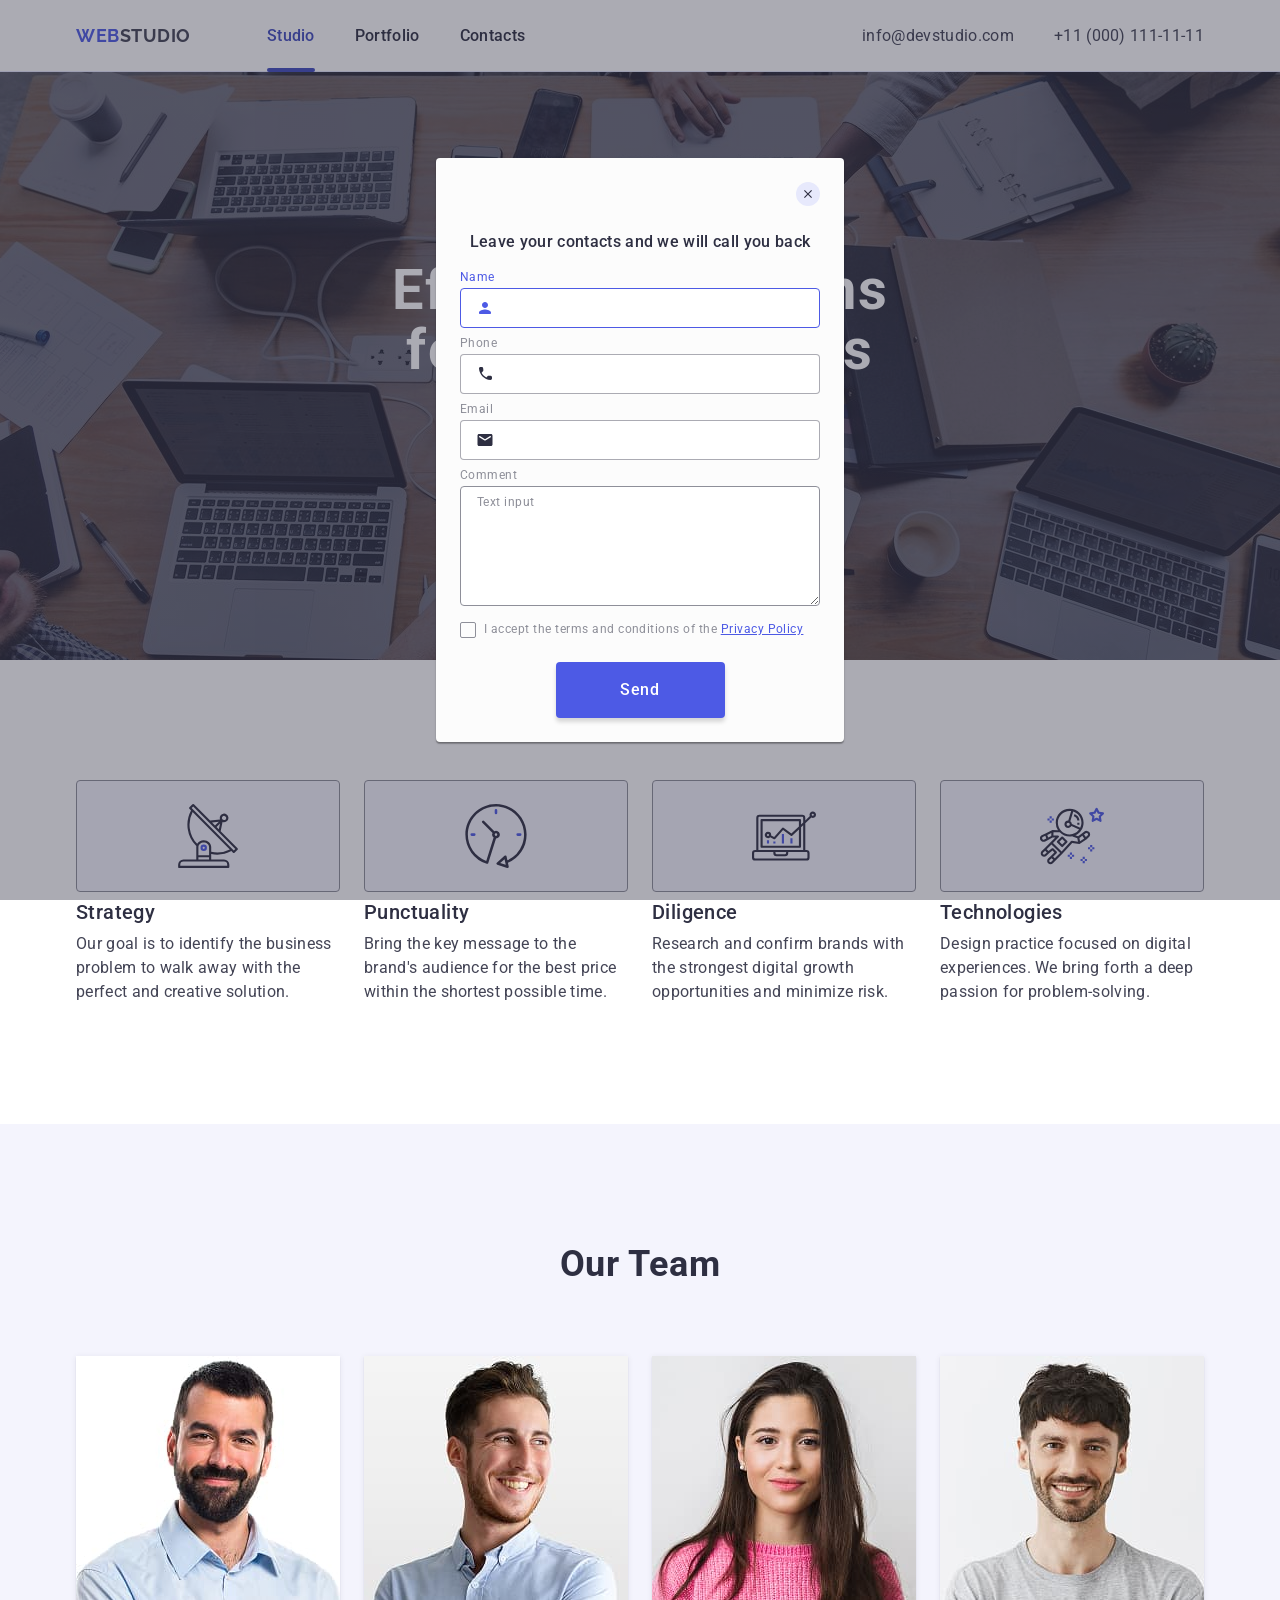
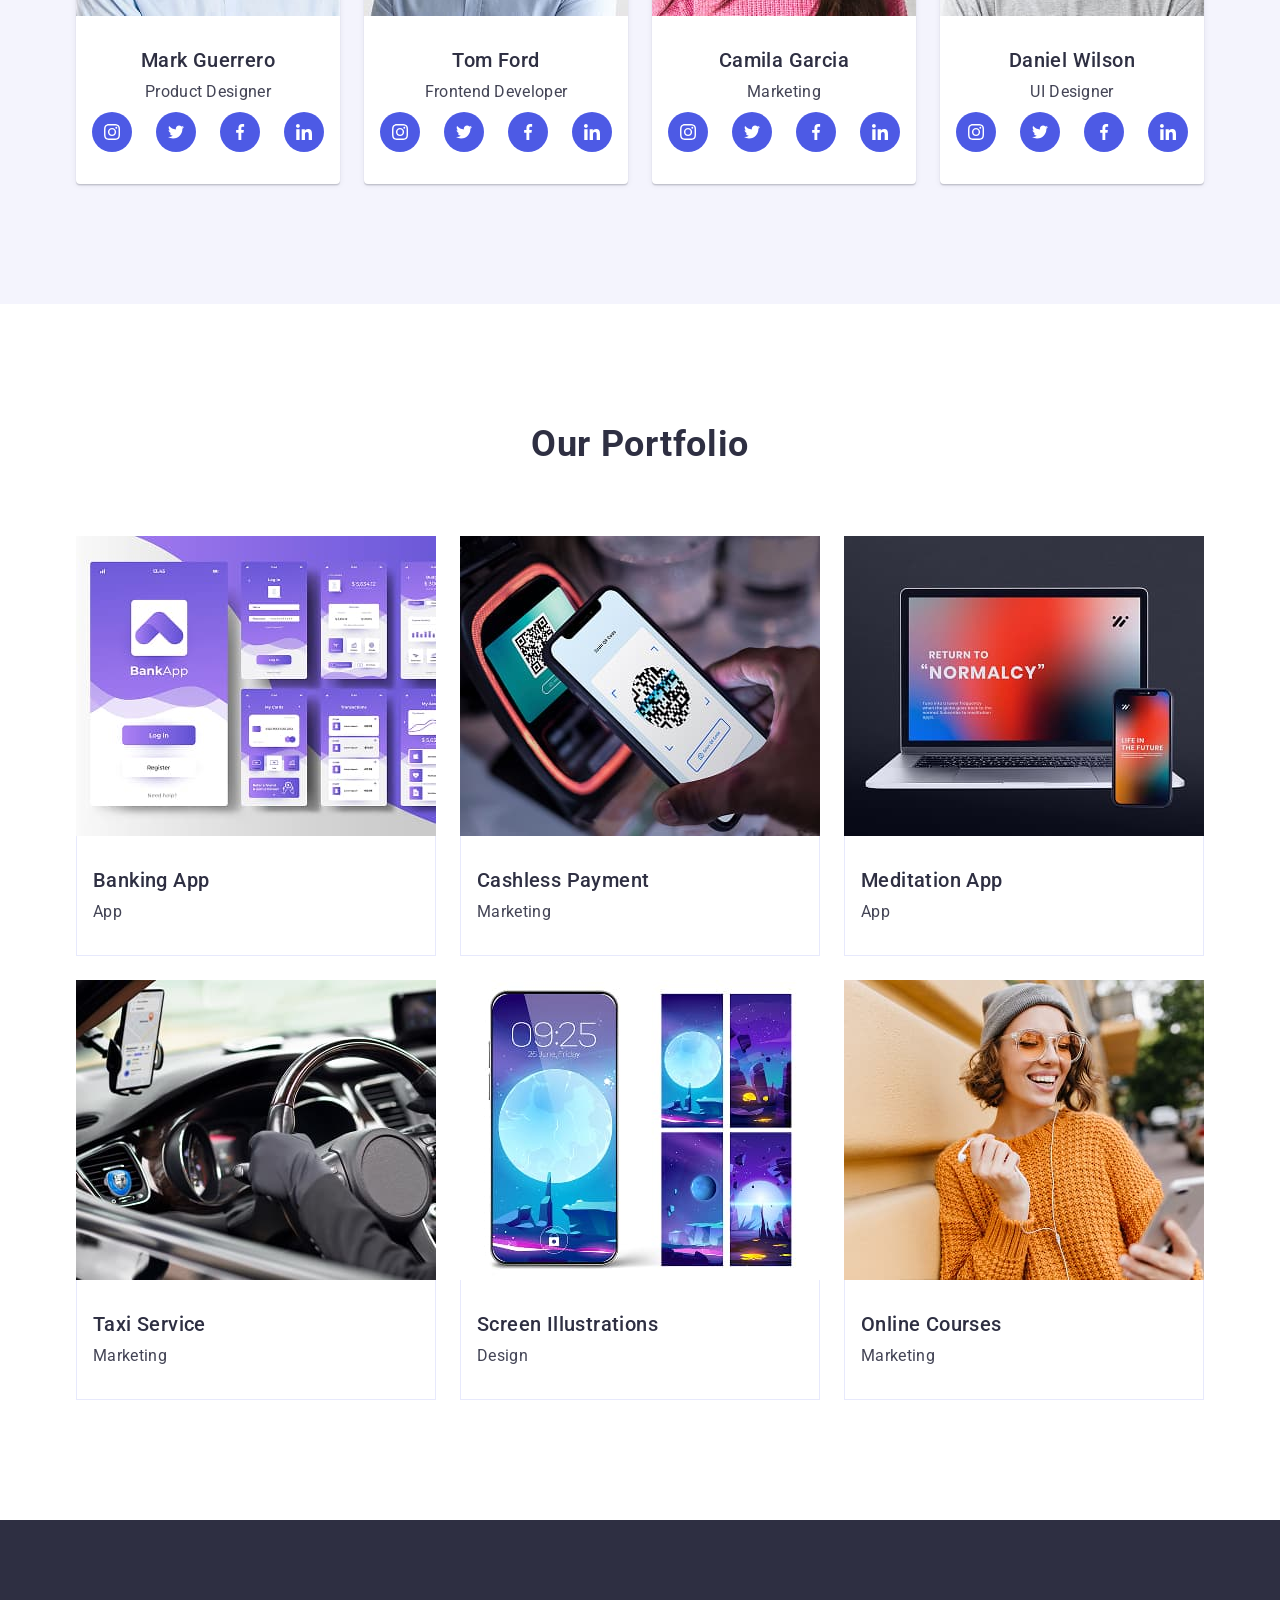
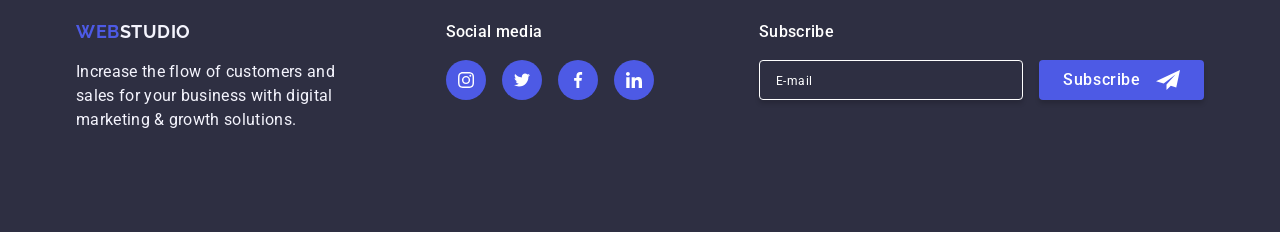
==== commit 9eef0a03: "Done" ====
--- a/index.html
+++ b/index.html
@@ -311,8 +311,24 @@
                       width="288"
                       media="(max-width: 768px)"
                     />
+                    <source
+                      srcset="
+                        ./images/portfolio/banking-app-356.jpg    1x,
+                        ./images/portfolio/banking-app-356@2x.jpg 2x
+                      "
+                      width="356"
+                      media="(max-width: 1158px)"
+                    />
+                    <source
+                      srcset="
+                        ./images/portfolio/banking-app-360.jpg    1x,
+                        ./images/portfolio/banking-app-360@2x.jpg 2x
+                      "
+                      width="360"
+                      media="(min-width: 1158px)"
+                    />
                     <img
-                      src="./images/portfolio/banking-app.jpg"
+                      src="./images/portfolio/banking-app-288.jpg"
                       alt="A mobile banking app interface with a purple and white color scheme, featuring login and registration screens as well as various financial management features."
                       width="360"
                     />
@@ -337,8 +353,24 @@
                       width="288px"
                       media="(max-width: 768px)"
                     />
+                    <source
+                      srcset="
+                        ./images/portfolio/cashless-payment-356.jpg    1x,
+                        ./images/portfolio/cashless-payment-356@2x.jpg 2x
+                      "
+                      width="356px"
+                      media="(max-width: 1158px)"
+                    />
+                    <source
+                      srcset="
+                        ./images/portfolio/cashless-payment-360.jpg    1x,
+                        ./images/portfolio/cashless-payment-360@2x.jpg 2x
+                      "
+                      width="360px"
+                      media="(min-width: 1158px)"
+                    />
                     <img
-                      src="./images/portfolio/cashless-payment.jpg"
+                      src="./images/portfolio/cashless-payment-288.jpg"
                       alt="A person making a cashless payment using a smartphone to scan a QR code on a payment terminal."
                       width="360"
                     />
@@ -367,9 +399,25 @@
                       width="288"
                       media="(max-width: 768px)"
                     />
+                    <source
+                      srcset="
+                        ./images/portfolio/meditation-app-356.jpg    1x,
+                        ./images/portfolio/meditation-app-356@2x.jpg 2x
+                      "
+                      width="356px"
+                      media="(max-width: 1158px)"
+                    />
+                    <source
+                      srcset="
+                        ./images/portfolio/meditation-app-360.jpg    1x,
+                        ./images/portfolio/meditation-app-360@2x.jpg 2x
+                      "
+                      width="360px"
+                      media="(min-width: 1158px)"
+                    />
                     <img
-                      src="./images/portfolio/meditation-app.jpg"
-                      alt=""
+                      src="./images/portfolio/meditation-app-288.jpg"
+                      alt="A laptop screen displaying text that reads 'RETURN TO 'NORMALCY'' with a blurred gradient background."
                       width="360"
                     />
                   </picture>
@@ -393,8 +441,24 @@
                       width="288px"
                       media="(max-width: 768px)"
                     />
+                    <source
+                      srcset="
+                        ./images/portfolio/taxi-service-356.jpg    1x,
+                        ./images/portfolio/taxi-service-356@2x.jpg 2x
+                      "
+                      width="356px"
+                      media="(max-width: 1158px)"
+                    />
+                    <source
+                      srcset="
+                        ./images/portfolio/taxi-service-360.jpg    1x,
+                        ./images/portfolio/taxi-service-360@2x.jpg 2x
+                      "
+                      width="360px"
+                      media="(min-width: 1158px)"
+                    />
                     <img
-                      src="./images/portfolio/taxi-service.jpg"
+                      src="./images/portfolio/taxi-service-288.jpg"
                       alt=""
                       width="360"
                     />
@@ -419,8 +483,24 @@
                       width="288px"
                       media="(max-width: 768px)"
                     />
+                    <source
+                      srcset="
+                        ./images/portfolio/screen-illustrations-356.jpg    1x,
+                        ./images/portfolio/screen-illustrations-356@2x.jpg 2x
+                      "
+                      width="356px"
+                      media="(max-width: 1158px)"
+                    />
+                    <source
+                      srcset="
+                        ./images/portfolio/screen-illustrations-360.jpg    1x,
+                        ./images/portfolio/screen-illustrations-360@2x.jpg 2x
+                      "
+                      width="360px"
+                      media="(min-width: 1158px)"
+                    />
                     <img
-                      src="./images/portfolio/screen-illustrations.jpg"
+                      src="./images/portfolio/screen-illustrations-288.jpg"
                       alt=""
                       width="360"
                     />
@@ -445,8 +525,24 @@
                       width="288px"
                       media="(max-width: 768px)"
                     />
+                    <source
+                      srcset="
+                        ./images/portfolio/online-courses-356.jpg    1x,
+                        ./images/portfolio/online-courses-356@2x.jpg 2x
+                      "
+                      width="356px"
+                      media="(max-width: 1158px)"
+                    />
+                    <source
+                      srcset="
+                        ./images/portfolio/online-courses-360.jpg    1x,
+                        ./images/portfolio/online-courses-360@2x.jpg 2x
+                      "
+                      width="360px"
+                      media="(min-width: 1158px)"
+                    />
                     <img
-                      src="./images/portfolio/online-courses.jpg"
+                      src="./images/portfolio/online-courses-288.jpg"
                       alt=""
                       width="360"
                     />
@@ -532,7 +628,7 @@
       </div>
     </footer>
     <!-- put modal is-open in modal -->
-    <div class="backdrop">
+    <div class="backdrop is-open">
       <div class="modal">
         <button class="button-close" type="button">
           <svg class="icon-close" width="8px" height="8px">
--- a/css/styles.css
+++ b/css/styles.css
@@ -59,9 +59,13 @@
   border-bottom: 1px solid var(--accent);
 }
 
+main {
+  margin: 0 auto;
+}
+
 .container {
   width: 320px;
-  padding: 0 16px;
+  padding: 0 15px;
   margin: 0 auto;
 }
 
@@ -232,6 +236,7 @@
   background-position: center;
   padding: 72px 0;
   background-color: var(--dark);
+  background-size: cover;
 
   @media  (min-resolution: 192dpi) {
     background-image: linear-gradient(to bottom, rgba(46, 47, 66, 0.7), rgba(46, 47, 66, 0.7)), url(../images/hero/hero-320@2x.jpg);
@@ -239,7 +244,6 @@
 }
 
 .hero-title {
-  font-weight: 700;
   font-size: 36px;
   line-height: 1.11111;
   letter-spacing: 0.02em;
@@ -424,10 +428,6 @@
   flex-wrap: wrap;
 }
 
-.portfolio-item {
-  flex-basis: calc((100% - 48px) / 3);
-}
-
 .portfolio-link{
   display: flex;
   flex-direction: column;
@@ -514,6 +514,7 @@
 
 .logo-link-footer {
   margin-bottom: 16px;
+  padding: 0;
 }
 
 .logo-studio-footer {
@@ -609,47 +610,25 @@
   fill: var(--white);
 }
 
-/* DESKTOP */
-/* .container {
-  width: 1158px;
-  padding: 0 15px;
-  margin: 0 auto;
-}
-
-.section {
-  padding: 120px 0 120px 0;
-}
-
-.header {
-  display: flex;
-  justify-content: space-between;
-  align-items: center;
-}
-
-.navigation-list {
-  display: flex;
-  align-items: center;
-}
-
-.logo-item {
-  display: flex;
-  margin-right: 76px;
-}
-
-.logo-link {
-  font-weight: 700;
-  font-size: 18px;
-  line-height: 1.333;
-  color: var(--primary);
-  font-family: raleway;
-  text-transform: uppercase;
-  letter-spacing: 0.03em;
-}
-
-.logo-studio {
-  color: var(--text);
-}
-.navigation-item {
+
+
+/* TABLET */
+
+@media screen and (min-width: 768px) {
+/* HEADER */
+  .container {
+    width: 768px;
+  }
+
+  .burger {
+    display: none;
+  }
+
+  .navigation-list {
+    display: flex;
+  }
+
+  .navigation-item {
   padding-top: 24px;
   padding-bottom: 23px;
   position: relative;
@@ -659,7 +638,7 @@
   margin-right: 40px;
 }
 
-.navigation-link {
+  .navigation-link {
   color: var(--dark);
   font-weight: 500;
   font-size: 16px;
@@ -687,35 +666,13 @@
   border-radius: 2px;
 }
 
-.point::before {
-  content: "";
-  position: absolute;
-  width: 0%;
-  height: 4px;
-  bottom: -1px;
-  background-color: var(--primary);
-  border-radius: 2px;
-  transition: width var(--function);
-}
-
-.point:hover::before,
-.point:hover::before {
-  width: 100%;
-}
-
 .contacts {
+  display: block;
+  margin-left: 121px;
   font-style: normal;
-}
-
-.contacts-list {
-  display: flex;
-}
-
-.contacts-item:not(:last-child) {
-  margin-right: 40px;
-}
-
-.contacts-link {
+  }
+
+  .contacts-link {
   font-size: 16px;
   line-height: 1.5;
   letter-spacing: 0.02em;
@@ -726,77 +683,166 @@
 .contacts-link:hover,
 .contacts-link:focus {
   color: var(--pressed);
-} */
+}
 
 /* HERO */
 
-/* .container-hero {
-  display: flex;
-  justify-content: center;
-  align-items: center;
-  flex-direction: column;
-}
-
 .section-hero {
-  background-image: linear-gradient(to bottom, rgba(46, 47, 66, 0.7), rgba(46, 47, 66, 0.7)), url(../images/hero/hero.jpg);
-  background-repeat: no-repeat;
-  background-position: center;
-  padding: 188px 0;
-  background-color: var(--dark);
+  background-image: linear-gradient(to bottom, rgba(46, 47, 66, 0.7), rgba(46, 47, 66, 0.7)), url(../images/hero/hero-768.jpg);
+  padding: 112px 0;
+
+  @media  (min-resolution: 192dpi) {
+    background-image: linear-gradient(to bottom, rgba(46, 47, 66, 0.7), rgba(46, 47, 66, 0.7)), url(../images/hero/hero-768@2x.jpg);
+  }
 }
 
 .hero-title {
-  font-weight: 700;
   font-size: 56px;
   line-height: 1.07143;
-  letter-spacing: 0.02em;
   text-align: center;
   color: var(--white);
   width: 496px;
-  margin-bottom: 48px;
-}
-
-.main-button {
+  margin-bottom: 36px;
+}
+
+/* FEATURES */
+
+/* OUR TEAM */
+
+.employee-list {
   display: flex;
   flex-direction: row;
+  flex-wrap: wrap;
+  gap: 24px;
   justify-content: center;
-  width: 169px;
-  font-weight: 500;
-  font-size: 16px;
-  line-height: 1.5;
-  letter-spacing: 0.04em;
-  color: var(--white);
-  border-radius: 4px;
-  padding: 16px 0;
-  box-shadow: 0 4px 4px 0 rgba(0, 0, 0, 0.15);
-  background-color: var(--primary);
-  transition: background-color var(--function);
-  cursor: pointer;
-}
-
-.main-button:hover,
-.main-button:focus {
-  background-color: var(--pressed);
-} */
-
-
+}
+
+}
+
+@media screen and (min-width: 768px) and (max-width:1128px){
+
+  .features-list {
+  display: flex;
+  flex-direction: row;
+  flex-wrap: wrap;
+  justify-content: start;
+  gap: 24px;
+}
+
+.features-item {
+  align-items: start;
+  flex-basis: calc((100% - 24px) / 2);
+}
+
+.features-item:nth-child(1),
+.features-item:nth-child(2) {
+  padding-bottom: 48px;
+}
+
+/* OUR TEAM */
+.employee-item:nth-child(1), 
+.employee-item:nth-child(2) {
+  margin-bottom: 40px;
+}
+
+/* FOOTER */
+
+.container-footer {
+  display: flex;
+  flex-direction: row;
+  flex-wrap: wrap;
+  align-items: start;
+  gap: 24px;
+}
+
+.logo-footer {
+  margin-left: 93px;
+  align-items: start;
+}
+
+.footer-description {
+  text-align: start;
+}
+
+.social-media-footer {
+  align-items: start;
+}
+
+.subscribe {
+  margin-left: 93px;
+}
+
+.subscribe-form {
+  align-items: start;
+}
+
+.subscribe-wrapper {
+  flex-direction: row;
+  gap: 24px;
+}
+}
+
+/* DESKTOP */
+
+@media screen and (min-width: 1158px) {
+
+  /* HEADER */
+
+  .container {
+    width: 1158px;
+  }
+
+  .section {
+  padding: 120px 0;
+}
+
+  .navigation {
+    justify-content: start;
+    width: auto;
+  }
+
+  .logo-link {
+    margin-right: 76px;
+  }
+
+  .contacts {
+    margin: 0;
+  }
+
+  .contacts-list {
+    display: flex;
+    flex-direction: row;
+    gap: 40px;
+  }
+
+  .contacts-item {
+    display: flex;
+  }
+
+  /* HERO */
+  .section-hero {
+  background-image: linear-gradient(to bottom, rgba(46, 47, 66, 0.7), rgba(46, 47, 66, 0.7)), url(../images/hero/hero-1440.jpg);
+  padding: 188px 0;
+  background-size: auto;
+  
+
+  @media  (min-resolution: 192dpi) {
+    background-image: linear-gradient(to bottom, rgba(46, 47, 66, 0.7), rgba(46, 47, 66, 0.7)), url(../images/hero/hero-1440@2x.jpg);
+    background-size: cover;
+  }
+}
 
 /* FEATURES */
-/* .features-title {
-  display: none;
-}
 
 .features-list {
   display: flex;
-}
-.features-item {
-  display: flex;
-  flex-direction: column;
+  flex-direction: row;
+  gap: 24px;
 }
 
 .features-icon-wrapper {
   background-color: var(--light);
-  padding: 23px 100px;  
+  padding: 23px 99px;  
   display: flex;
   justify-content: center;
   align-items: center;
@@ -805,132 +851,33 @@
   margin-bottom: 8px;
 }
 
-.features-item:not(:last-child) {
-  margin-right: 24px;
-}
-
-.feature-subtitle {
-  font-weight: 500;
-  font-size: 20px;
-  line-height: 1.2;
-  letter-spacing: 0.02em;
-  color: var(--dark);
-  margin-bottom: 8px;
-}
-.feature-description {
-  font-size: 16px;
-  line-height: 1.5;
-  letter-spacing: 0.02em;
-  color: var(--text);
-} */
-
-
-
-/* OUR TEAM */
-
-/* .employee {
-  background-color: var(--light);
-}
-
-.container-employee {
-  display: flex;
-  flex-direction: column;
-  align-items: center;
-}
-
-.employee-title {
-  font-size: 36px;
-line-height: 1.11111;
-letter-spacing: 0.02em;
-text-align: center;
-color: var(--dark);
-margin-bottom: 72px;
-}
-
-.employee-list {
-  display: flex;
-  gap: 24px;
-
-}
-.employee-item {
-  display: flex;
-  align-items: center;
-  justify-content: center;
-  flex-direction: column;
-  background-color: var(--white);
-  border-radius: 0 0 4px 4px;
-  padding-bottom: 32px;
-  box-shadow: 0 2px 1px 0 rgba(46, 47, 66, 0.08), 0 1px 1px 0 rgba(46, 47, 66, 0.16), 0 1px 6px 0 rgba(46, 47, 66, 0.08);
-}
-
-.employee-full-name {
-  font-weight: 500;
-  font-size: 20px;
-  line-height: 1.2;
-  letter-spacing: 0.02em;
-  text-align: center;
-  color: var(--dark);
-  margin-bottom: 8px;
-  margin-top: 32px;
-}
-.employee-position {
-  font-size: 16px;
-  line-height: 1.5;
-  letter-spacing: 0.02em;
-  text-align: center;
-  color: var(--text);
-  margin-bottom: 8px;
-}
-
-.social-media-list {
-  display: flex;
-  gap: 24px;
-}
-
-.social-media-link {
-  width: 40px;
-  height: 40px;
-  display: flex;
-  justify-content: center;
-  align-items: center;
-  background-color: var(--primary);
-  border-radius: 50%;
-  transition: background-color var(--function);
-}
-
-.social-media-icon {
-  fill: var(--white);
-  transition: fill var(--function);
-}
-
-.social-media-link:hover,
-.social-media-link:focus {
-  background-color: var(--success);
-}
-
-.social-media-link:hover .social-media-icon,
-.social-media-link:focus .social-media-icon {
-  fill: var(--light);
-} */
-
-
-
-/* PORTFOLIO */
-/* .portfolio {
-  display: flex;
-  flex-direction: column;
-  align-items: center;
-}
-
-.portfolio-title {
-  font-size: 36px;
-  line-height: 1.11111;
-  letter-spacing: 0.02em;
-  color: var(--dark);
-  margin-bottom: 72px;
-}
-
-.portfolio-list {
+  .features-list {
+    flex-wrap: nowrap;
+}
+
+  .features-item {
+    align-items: start;
+  }
+
+  .feature-subtitle {
+    font-weight: 500;
+    font-size: 20px;
+    line-height: 1.2;
+    letter-spacing: 0.02em;
+    color: var(--dark);
+  }
+
+  /* OUR TEAM */
+
+  .employee-list {
+    width: 100%;
+    flex-wrap: nowrap;
+    gap: 24px;
+  }
+
+  /* PORTFOLIO */
+
+  .portfolio-list {
   display: flex;
   gap: 24px;
   flex-wrap: wrap;
@@ -940,166 +887,47 @@
   flex-basis: calc((100% - 48px) / 3);
 }
 
-.portfolio-link{
-  display: flex;
-  flex-direction: column;
-  transition: box-shadow var(--function);
-}
-
-.portfolio-link:hover,
-.portfolio-link:focus {
-  box-shadow: 1px 4px 6px 0 rgba(0, 0, 0, .16), 0 4px 4px 0 rgba(0, 0, 0, .06), 0 1px 1px 0 rgba(0, 0, 0, .12);
-}
-
-.portfolio-wrapper {
-  position: relative;
-  overflow: hidden;
-}
-
-.portfolio-slide {
-  position: absolute;
-  width: 100%;
-  height: 100%;
-  top: 0;
-  background-color: var(--primary);
-  transition: transform var(--function);
-  display: flex;
-  font-size: 16px;
-  line-height: 1.5;
-  letter-spacing: 0.02em;
-  color: var(--light);
-  padding: 40px 32px;
-  transform: translateY(101%);
-  transition: transform var(--function);
-}
-
-.portfolio-link:hover .portfolio-slide,
-.portfolio-link:focus .portfolio-slide {
-  transform: translateY(0);
-}
-
-.portfolio-info {
-  padding: 32px 0 31px 16px; 
-  border-bottom: 1px solid var(--accent);
-  border-left: 1px solid var(--accent);
-  border-right: 1px solid var(--accent);
-
-}
-
-.portfolio-subtitle {
-  font-weight: 500;
-  font-size: 20px;
-  line-height: 1.2;
-  letter-spacing: 0.02em;
-  color: var(--dark);
-  margin-bottom: 8px;
-}
-
-.portfolio-description {
-  font-size: 16px;
-  line-height: 1.5;
-  letter-spacing: 0.02em;
-  color: var(--text);
-} */
-
-
 /* FOOTER */
-/* .footer {
-  background-color: var(--dark);
-  padding: 100px 0;
-}
-
-.container-footer {
-  display: flex;
-  justify-content: space-between;
-}
-.logo-footer {
-  display: flex;
-  flex-direction: column;
-  width: 264px;
-}
-
-.logo-link-footer {
-  margin-bottom: 16px;
-}
-
-.logo-studio-footer {
-  color: var(--light);
-}
-
-.footer-description {
-  font-size: 16px;
-  line-height: 1.5;
-  letter-spacing: 0.02em;
-  color: #f4f4fd;
-}
-
-.social-media-footer-title {
-  font-weight: 500;
-  font-size: 16px;
-  line-height: 1.5;
-  letter-spacing: 0.02em;
-  color: #fff;
-  margin-bottom: 16px;
-}
-
-.social-media-list-footer {
-  gap: 16px;
-}
-
-.subscribe-form {
-  display: flex;
-  flex-direction: column;
-}
-
-.subscribe-label {
-  display: flex;
-  flex-direction: column;
-  font-weight: 500;
-  font-size: 16px;
-  line-height: 1.5;
-  letter-spacing: 0.02em;
-  color: var(--white);
-  margin-bottom: 16px;
-}
-
-.subscribe-wrapper {
-  display: flex;
-}
-
-.subscripe-input {
-  border: 1px solid #fff;
-  border-radius: 4px;
-  width: 264px;
-  height: 40px;
-  box-shadow: 0 4px 4px 0 rgba(0, 0, 0, 0.15);
-  background-color: transparent;
-  padding: 0 16px;
-  outline: none;
-  color: var(--white);
-}
-
-.subscripe-input::placeholder {
-  font-weight: 400;
-  font-size: 12px;
-  line-height: 2;
-  letter-spacing: 0.04em;
-  color: var(--white);
-}
-
-.main-button-subscription {
-  margin-left: 24px;
-  padding: 8px 24px;
-  width: 165px;
-  height: 40px;
-  display: flex;
-  justify-content: space-between;
-}
-
-.subscribe-icon {
-  fill: var(--white);
-} */
-
+
+  .footer {
+    padding: 100px 0;
+  }
+  
+  .container-footer {
+    display: flex;
+    flex-direction: row;
+    justify-content: space-between;
+    align-items: start;
+  }
+
+  .logo-footer {
+    align-items: start;
+  }
+
+  .logo-link-footer {
+    margin-right: 0;
+  }
+
+  .footer-description {
+    text-align: start;
+  }
+
+  .social-media-footer {
+    align-items: start;
+  }
+
+  .subscribe-form {
+    display: flex;
+    flex-direction: column;
+    align-items: start;
+}
+
+  .subscribe-wrapper {
+    display: flex;
+    flex-direction: row;
+    justify-content: center;
+  }
+}
 
 /* MODAL */
 
@@ -1137,6 +965,11 @@
   overflow: hidden;
 
   position: relative;
+
+  @media screen and (max-width: 768px) {
+    width: 288px;
+    height: 623px;
+  }
 }
 
 .button-close {
@@ -1353,6 +1186,3 @@
 /* .test-wrapper {
 } */
 
-.test-icon {
-  fill: black;
-}
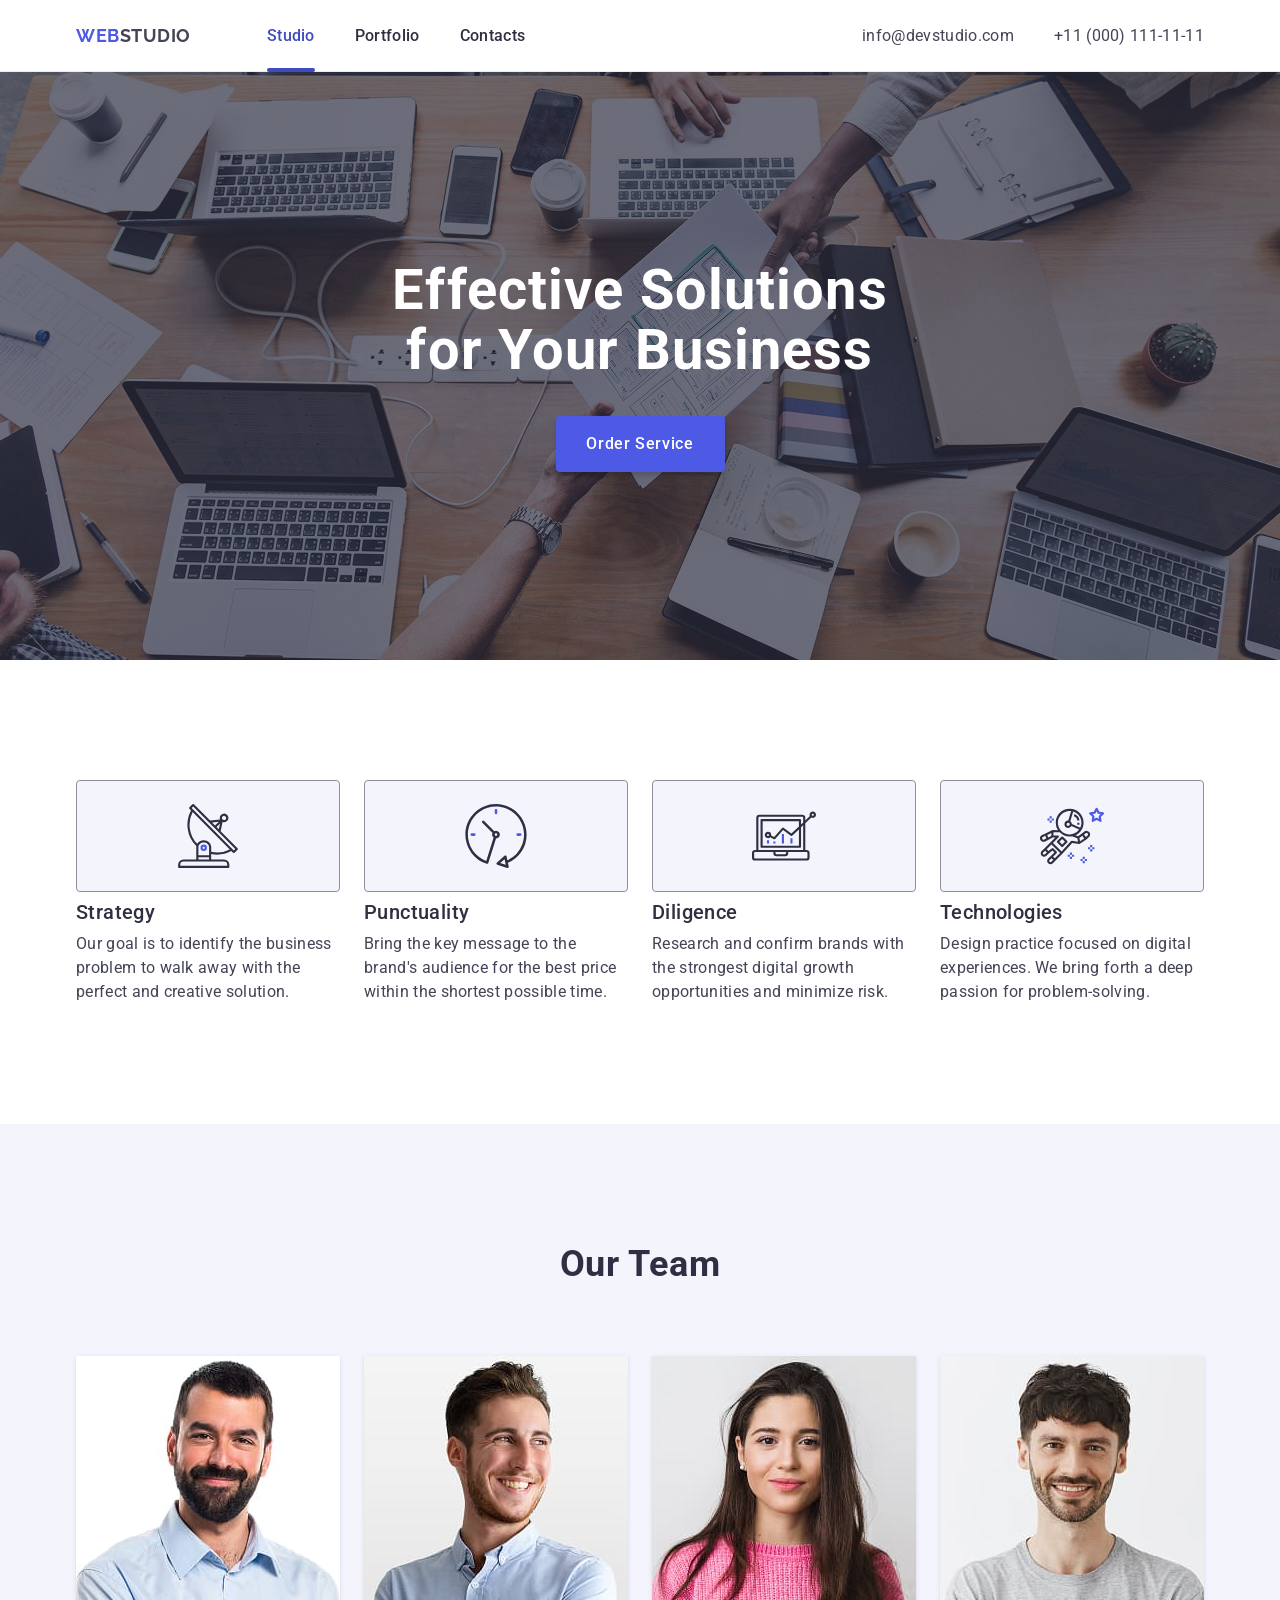
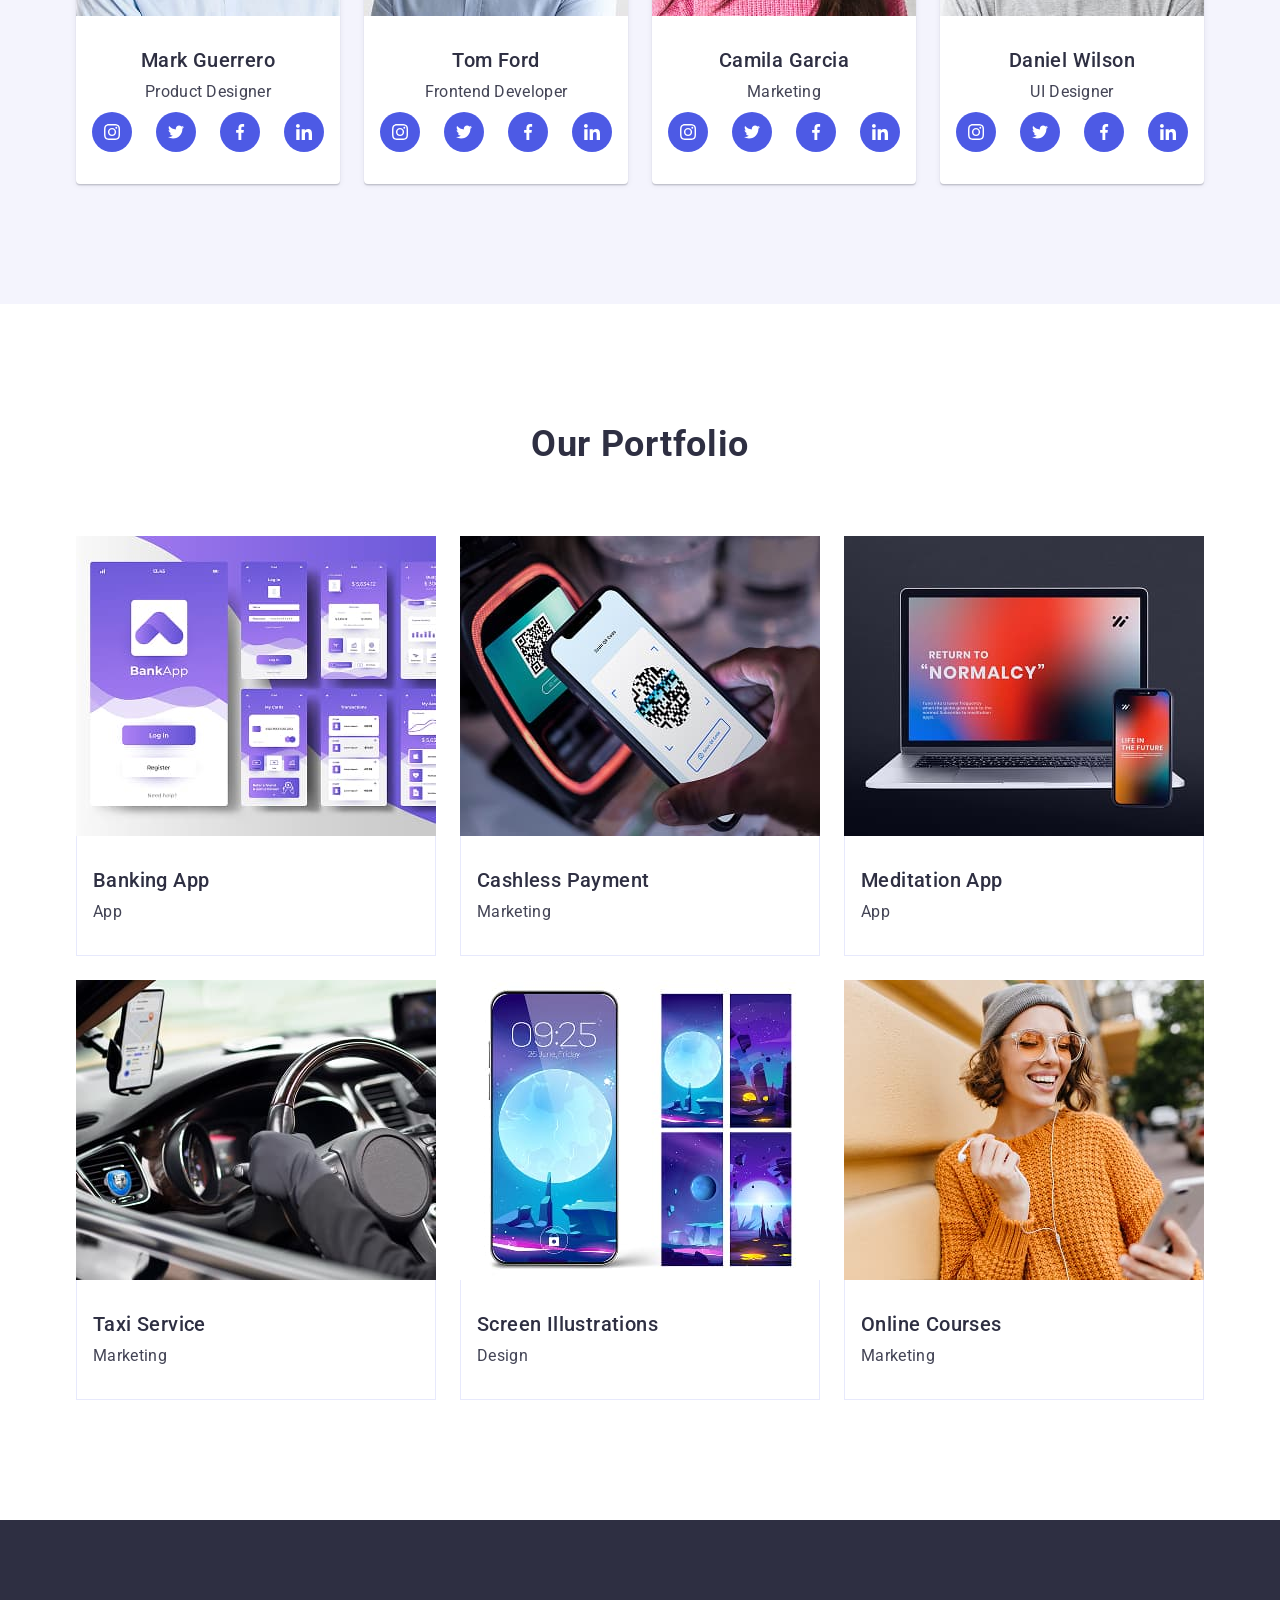
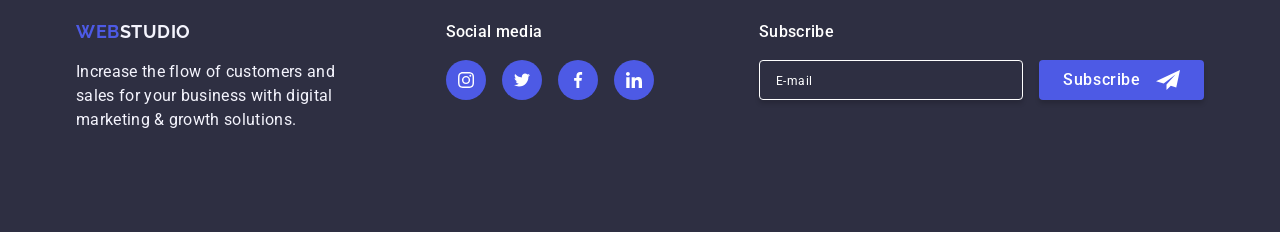
==== commit c0a354f2: "done" ====
--- a/index.html
+++ b/index.html
@@ -628,7 +628,7 @@
       </div>
     </footer>
     <!-- put modal is-open in modal -->
-    <div class="backdrop is-open">
+    <div class="backdrop">
       <div class="modal">
         <button class="button-close" type="button">
           <svg class="icon-close" width="8px" height="8px">
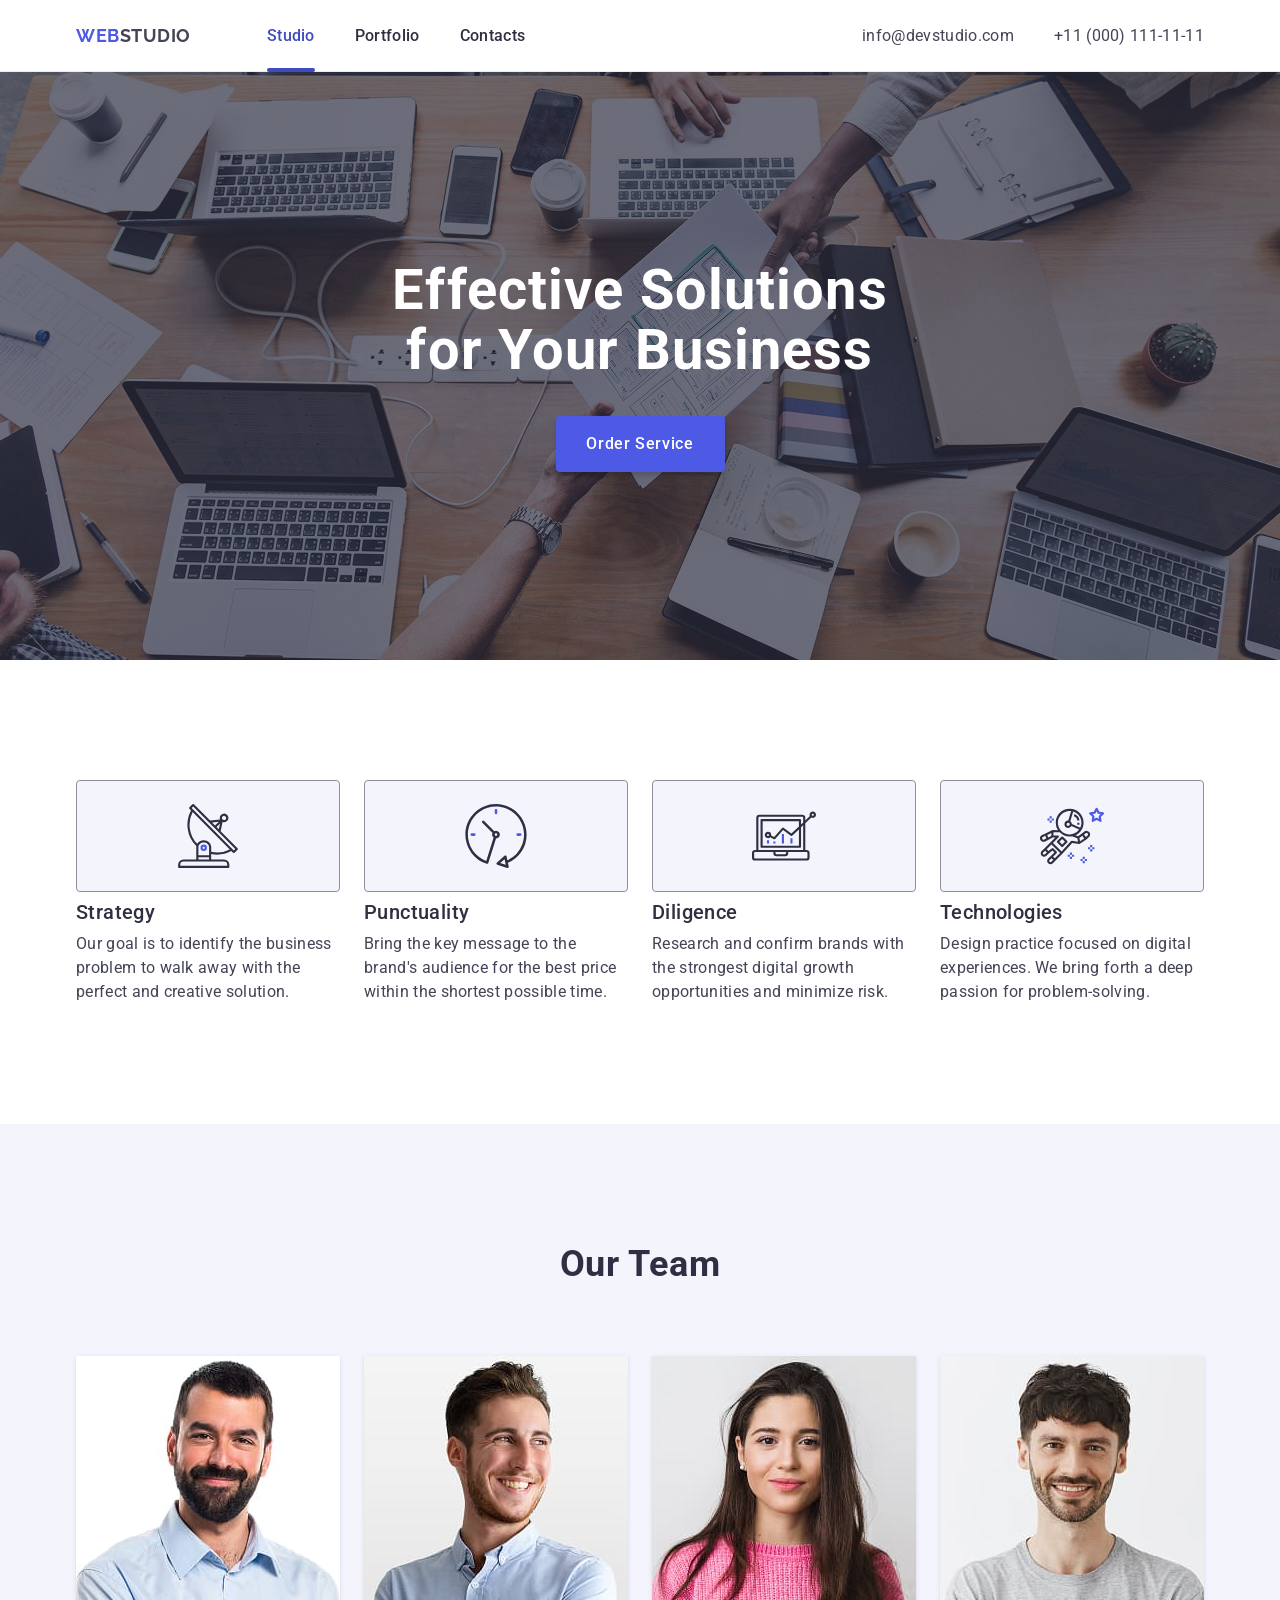
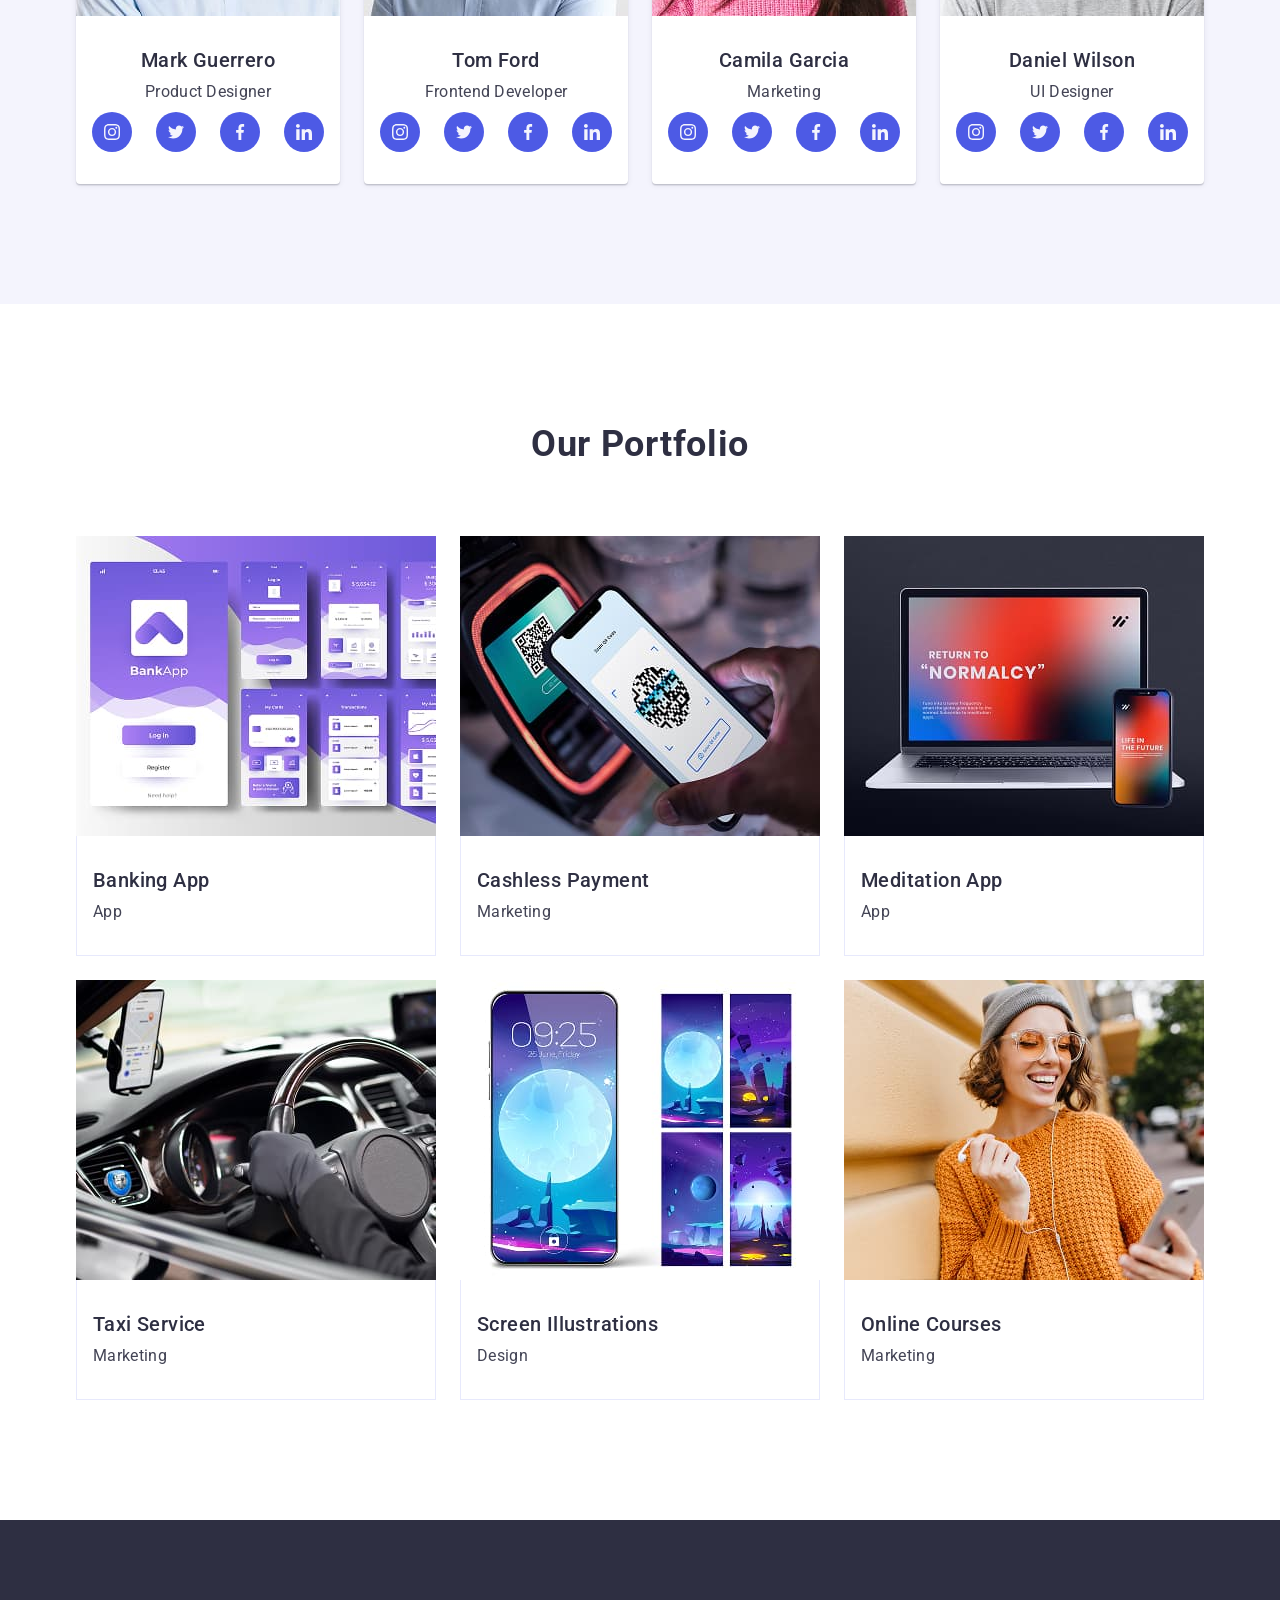
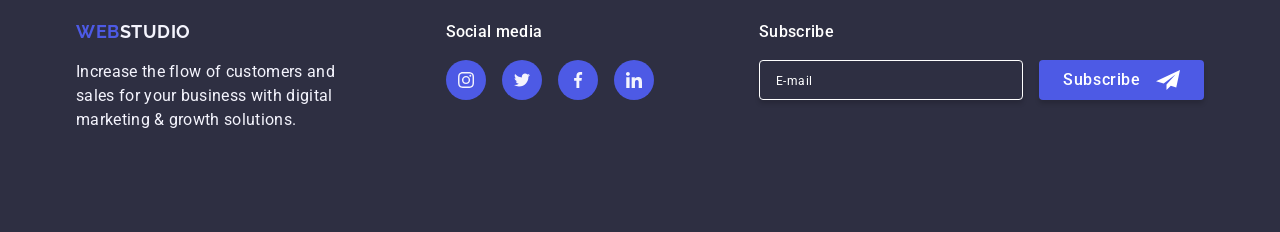
==== commit cd7571c7: "1" ====
--- a/index.html
+++ b/index.html
@@ -459,7 +459,7 @@
                     />
                     <img
                       src="./images/portfolio/taxi-service-288.jpg"
-                      alt=""
+                      alt="A person is driving a car while wearing gloves. A smartphone is mounted on the dashboard, possibly displaying navigation or a ride-sharing app."
                       width="360"
                     />
                   </picture>
@@ -501,7 +501,7 @@
                     />
                     <img
                       src="./images/portfolio/screen-illustrations-288.jpg"
-                      alt=""
+                      alt="A modern smartphone with a stylish, futuristic wallpaper featuring a glowing moon and sci-fi landscape. Several alternate variations of the wallpaper are shown on the side."
                       width="360"
                     />
                   </picture>
@@ -543,7 +543,7 @@
                     />
                     <img
                       src="./images/portfolio/online-courses-288.jpg"
-                      alt=""
+                      alt="A young woman wearing a beanie and round glasses is smiling while listening to music or a podcast using wired earphones. She is dressed in a cozy sweater and appears to be outdoors in an urban setting."
                       width="360"
                     />
                   </picture>
--- a/css/styles.css
+++ b/css/styles.css
@@ -390,7 +390,7 @@
 }
 
 .social-media-icon {
-  fill: var(--white);
+  fill: var(--light);
   transition: fill var(--function);
 }
 
@@ -398,13 +398,6 @@
 .social-media-link:focus {
   background-color: var(--success);
 }
-
-.social-media-link:hover .social-media-icon,
-.social-media-link:focus .social-media-icon {
-  /* fill: var(--light); */
-  fill: black;
-}
-
 
 /* PORTFOLIO */
 
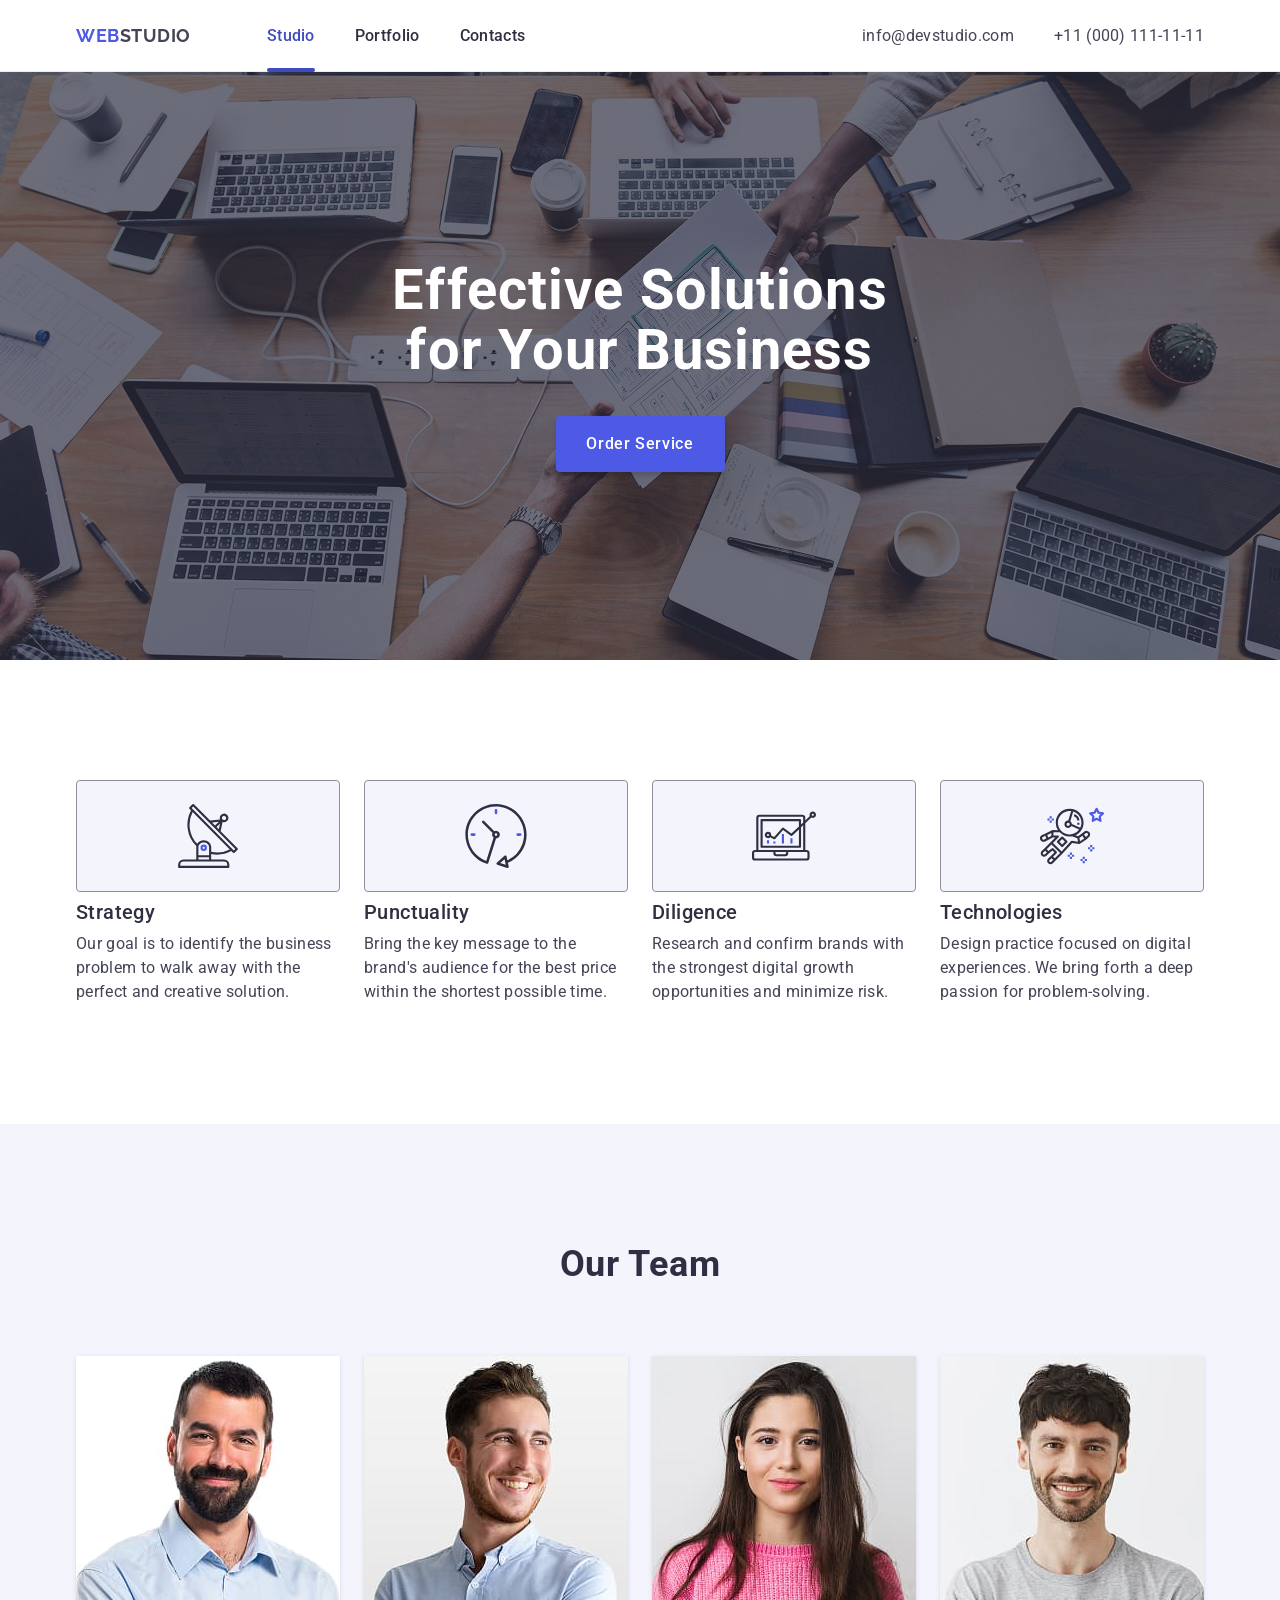
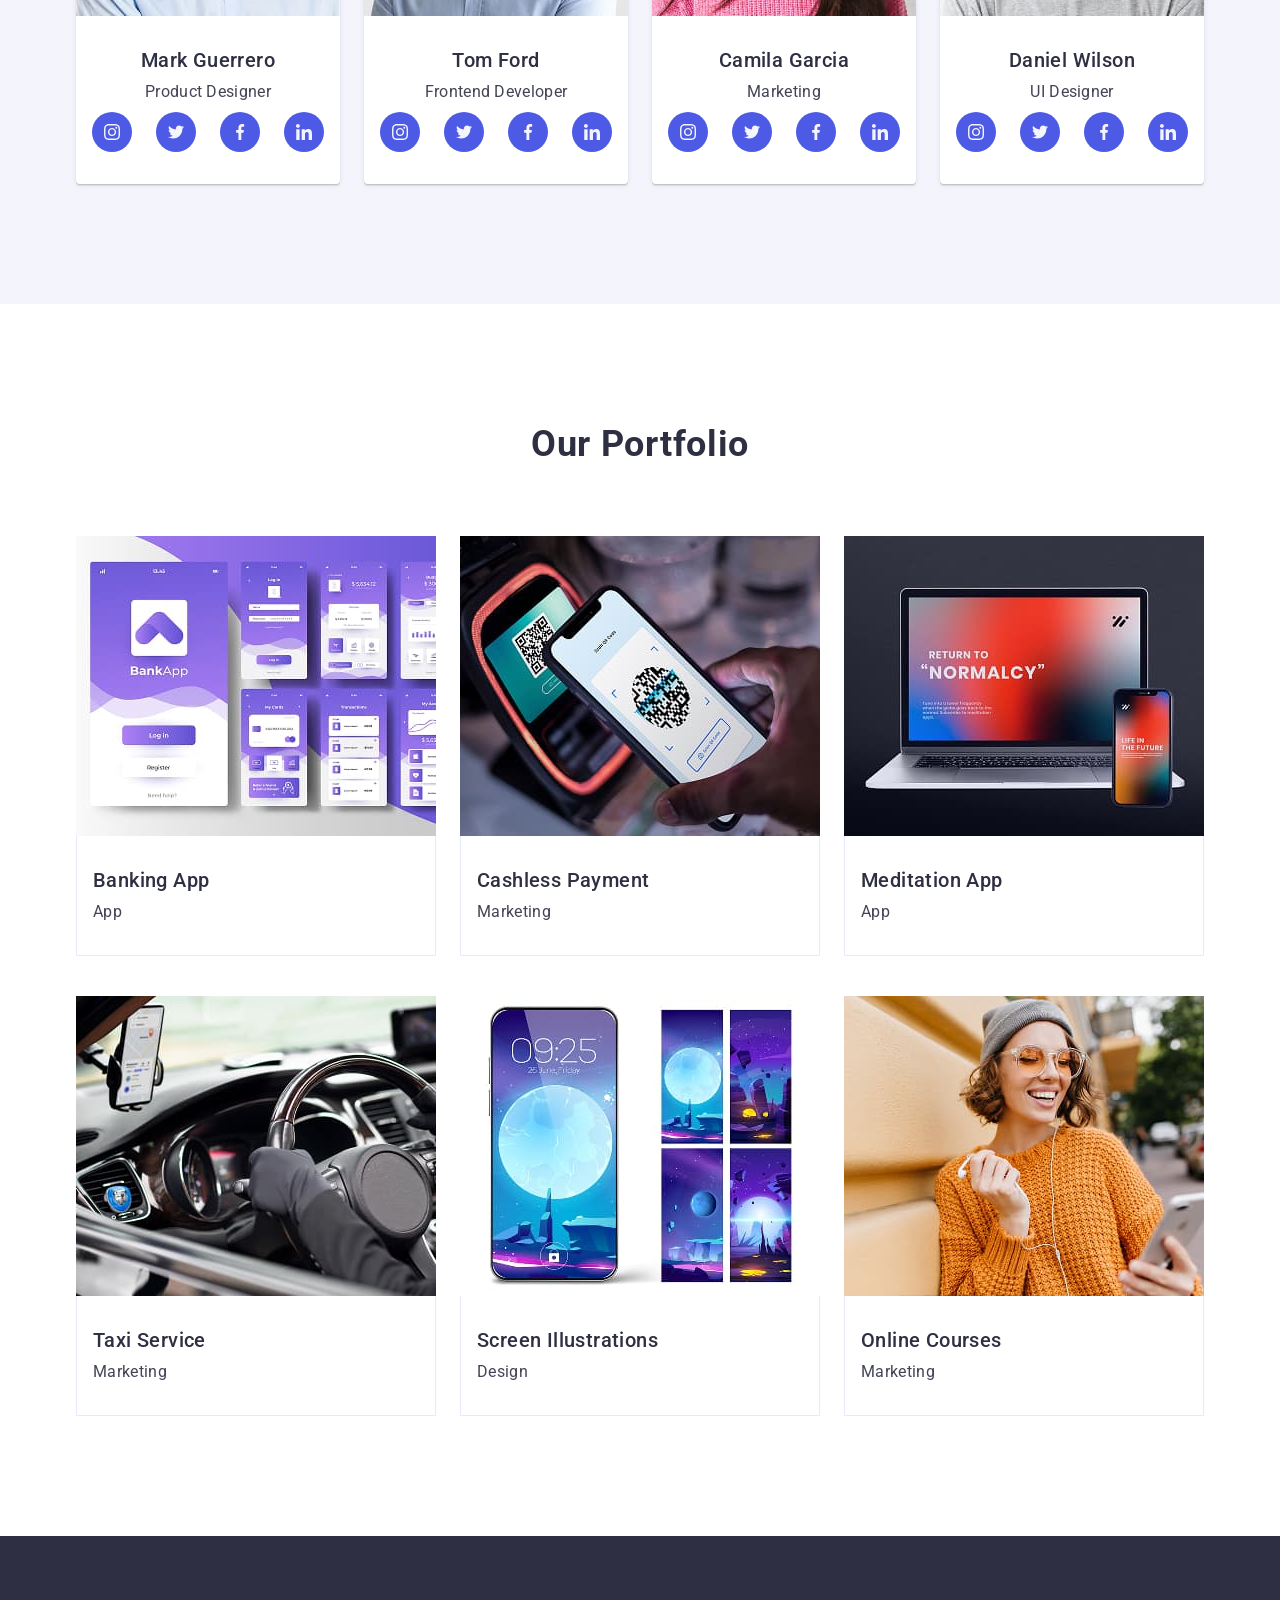
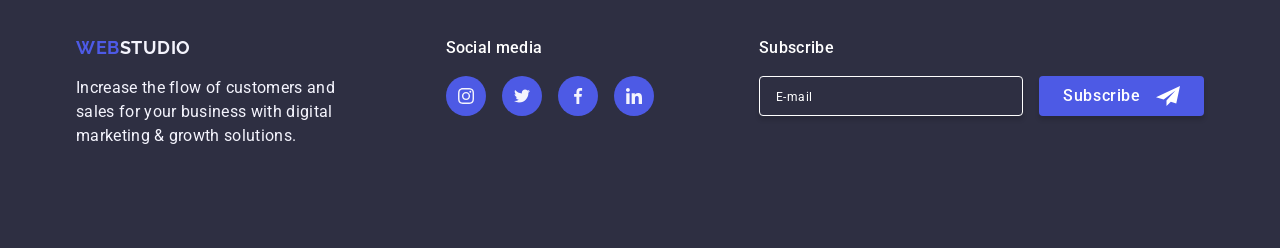
==== commit e7087127: "commit message" ====
--- a/index.html
+++ b/index.html
@@ -130,38 +130,40 @@
                 alt="A man with a beard, wearing a light blue shirt, smiling at the camera."
                 width="264px"
               />
-              <h3 class="employee-full-name">Mark Guerrero</h3>
-              <p class="employee-position">Product Designer</p>
-              <ul class="social-media-list">
-                <li class="social-media-item">
-                  <a href="" class="social-media-link">
-                    <svg class="social-media-icon" width="16px" height="16px">
-                      <use href="./svg/icons.svg#instagram"></use>
-                    </svg>
-                  </a>
-                </li>
-                <li class="social-media-item">
-                  <a href="" class="social-media-link">
-                    <svg class="social-media-icon" width="16px" height="16px">
-                      <use href="./svg/icons.svg#twitter"></use>
-                    </svg>
-                  </a>
-                </li>
-                <li class="social-media-item">
-                  <a href="" class="social-media-link">
-                    <svg class="social-media-icon" width="16px" height="16px">
-                      <use href="./svg/icons.svg#facebook"></use>
-                    </svg>
-                  </a>
-                </li>
-                <li class="social-media-item">
-                  <a href="" class="social-media-link">
-                    <svg class="social-media-icon" width="16px" height="16px">
-                      <use href="./svg/icons.svg#linkedin"></use>
-                    </svg>
-                  </a>
-                </li>
-              </ul>
+              <div class="employee-wrapper">
+                <h3 class="employee-full-name">Mark Guerrero</h3>
+                <p class="employee-position">Product Designer</p>
+                <ul class="social-media-list">
+                  <li class="social-media-item">
+                    <a href="" class="social-media-link">
+                      <svg class="social-media-icon" width="16px" height="16px">
+                        <use href="./svg/icons.svg#instagram"></use>
+                      </svg>
+                    </a>
+                  </li>
+                  <li class="social-media-item">
+                    <a href="" class="social-media-link">
+                      <svg class="social-media-icon" width="16px" height="16px">
+                        <use href="./svg/icons.svg#twitter"></use>
+                      </svg>
+                    </a>
+                  </li>
+                  <li class="social-media-item">
+                    <a href="" class="social-media-link">
+                      <svg class="social-media-icon" width="16px" height="16px">
+                        <use href="./svg/icons.svg#facebook"></use>
+                      </svg>
+                    </a>
+                  </li>
+                  <li class="social-media-item">
+                    <a href="" class="social-media-link">
+                      <svg class="social-media-icon" width="16px" height="16px">
+                        <use href="./svg/icons.svg#linkedin"></use>
+                      </svg>
+                    </a>
+                  </li>
+                </ul>
+              </div>
             </li>
             <li class="employee-item">
               <img
@@ -173,38 +175,40 @@
                 alt="Another man with short hair, also in a light blue shirt, looking to his left with a cheerful smile."
                 width="264px"
               />
-              <h3 class="employee-full-name">Tom Ford</h3>
-              <p class="employee-position">Frontend Developer</p>
-              <ul class="social-media-list">
-                <li class="social-media-item">
-                  <a href="" class="social-media-link">
-                    <svg class="social-media-icon" width="16px" height="16px">
-                      <use href="./svg/icons.svg#instagram"></use>
-                    </svg>
-                  </a>
-                </li>
-                <li class="social-media-item">
-                  <a href="" class="social-media-link">
-                    <svg class="social-media-icon" width="16px" height="16px">
-                      <use href="./svg/icons.svg#twitter"></use>
-                    </svg>
-                  </a>
-                </li>
-                <li class="social-media-item">
-                  <a href="" class="social-media-link">
-                    <svg class="social-media-icon" width="16px" height="16px">
-                      <use href="./svg/icons.svg#facebook"></use>
-                    </svg>
-                  </a>
-                </li>
-                <li class="social-media-item">
-                  <a href="" class="social-media-link">
-                    <svg class="social-media-icon" width="16px" height="16px">
-                      <use href="./svg/icons.svg#linkedin"></use>
-                    </svg>
-                  </a>
-                </li>
-              </ul>
+              <div class="employee-wrapper">
+                <h3 class="employee-full-name">Tom Ford</h3>
+                <p class="employee-position">Frontend Developer</p>
+                <ul class="social-media-list">
+                  <li class="social-media-item">
+                    <a href="" class="social-media-link">
+                      <svg class="social-media-icon" width="16px" height="16px">
+                        <use href="./svg/icons.svg#instagram"></use>
+                      </svg>
+                    </a>
+                  </li>
+                  <li class="social-media-item">
+                    <a href="" class="social-media-link">
+                      <svg class="social-media-icon" width="16px" height="16px">
+                        <use href="./svg/icons.svg#twitter"></use>
+                      </svg>
+                    </a>
+                  </li>
+                  <li class="social-media-item">
+                    <a href="" class="social-media-link">
+                      <svg class="social-media-icon" width="16px" height="16px">
+                        <use href="./svg/icons.svg#facebook"></use>
+                      </svg>
+                    </a>
+                  </li>
+                  <li class="social-media-item">
+                    <a href="" class="social-media-link">
+                      <svg class="social-media-icon" width="16px" height="16px">
+                        <use href="./svg/icons.svg#linkedin"></use>
+                      </svg>
+                    </a>
+                  </li>
+                </ul>
+              </div>
             </li>
             <li class="employee-item">
               <img
@@ -216,38 +220,40 @@
                 alt="A woman with long dark hair, wearing a pink sweater, facing the camera with a gentle smile."
                 width="264px"
               />
-              <h3 class="employee-full-name">Camila Garcia</h3>
-              <p class="employee-position">Marketing</p>
-              <ul class="social-media-list">
-                <li class="social-media-item">
-                  <a href="" class="social-media-link">
-                    <svg class="social-media-icon" width="16px" height="16px">
-                      <use href="./svg/icons.svg#instagram"></use>
-                    </svg>
-                  </a>
-                </li>
-                <li class="social-media-item">
-                  <a href="" class="social-media-link">
-                    <svg class="social-media-icon" width="16px" height="16px">
-                      <use href="./svg/icons.svg#twitter"></use>
-                    </svg>
-                  </a>
-                </li>
-                <li class="social-media-item">
-                  <a href="" class="social-media-link">
-                    <svg class="social-media-icon" width="16px" height="16px">
-                      <use href="./svg/icons.svg#facebook"></use>
-                    </svg>
-                  </a>
-                </li>
-                <li class="social-media-item">
-                  <a href="" class="social-media-link">
-                    <svg class="social-media-icon" width="16px" height="16px">
-                      <use href="./svg/icons.svg#linkedin"></use>
-                    </svg>
-                  </a>
-                </li>
-              </ul>
+              <div class="employee-wrapper">
+                <h3 class="employee-full-name">Camila Garcia</h3>
+                <p class="employee-position">Marketing</p>
+                <ul class="social-media-list">
+                  <li class="social-media-item">
+                    <a href="" class="social-media-link">
+                      <svg class="social-media-icon" width="16px" height="16px">
+                        <use href="./svg/icons.svg#instagram"></use>
+                      </svg>
+                    </a>
+                  </li>
+                  <li class="social-media-item">
+                    <a href="" class="social-media-link">
+                      <svg class="social-media-icon" width="16px" height="16px">
+                        <use href="./svg/icons.svg#twitter"></use>
+                      </svg>
+                    </a>
+                  </li>
+                  <li class="social-media-item">
+                    <a href="" class="social-media-link">
+                      <svg class="social-media-icon" width="16px" height="16px">
+                        <use href="./svg/icons.svg#facebook"></use>
+                      </svg>
+                    </a>
+                  </li>
+                  <li class="social-media-item">
+                    <a href="" class="social-media-link">
+                      <svg class="social-media-icon" width="16px" height="16px">
+                        <use href="./svg/icons.svg#linkedin"></use>
+                      </svg>
+                    </a>
+                  </li>
+                </ul>
+              </div>
             </li>
             <li class="employee-item">
               <img
@@ -259,38 +265,40 @@
                 alt="A smiling man with short, dark hair and a beard, wearing a gray t-shirt."
                 width="264px"
               />
-              <h3 class="employee-full-name">Daniel Wilson</h3>
-              <p class="employee-position">UI Designer</p>
-              <ul class="social-media-list">
-                <li class="social-media-item">
-                  <a href="" class="social-media-link">
-                    <svg class="social-media-icon" width="16px" height="16px">
-                      <use href="./svg/icons.svg#instagram"></use>
-                    </svg>
-                  </a>
-                </li>
-                <li class="social-media-item">
-                  <a href="" class="social-media-link">
-                    <svg class="social-media-icon" width="16px" height="16px">
-                      <use href="./svg/icons.svg#twitter"></use>
-                    </svg>
-                  </a>
-                </li>
-                <li class="social-media-item">
-                  <a href="" class="social-media-link">
-                    <svg class="social-media-icon" width="16px" height="16px">
-                      <use href="./svg/icons.svg#facebook"></use>
-                    </svg>
-                  </a>
-                </li>
-                <li class="social-media-item">
-                  <a href="" class="social-media-link">
-                    <svg class="social-media-icon" width="16px" height="16px">
-                      <use href="./svg/icons.svg#linkedin"></use>
-                    </svg>
-                  </a>
-                </li>
-              </ul>
+              <div class="employee-wrapper">
+                <h3 class="employee-full-name">Daniel Wilson</h3>
+                <p class="employee-position">UI Designer</p>
+                <ul class="social-media-list">
+                  <li class="social-media-item">
+                    <a href="" class="social-media-link">
+                      <svg class="social-media-icon" width="16px" height="16px">
+                        <use href="./svg/icons.svg#instagram"></use>
+                      </svg>
+                    </a>
+                  </li>
+                  <li class="social-media-item">
+                    <a href="" class="social-media-link">
+                      <svg class="social-media-icon" width="16px" height="16px">
+                        <use href="./svg/icons.svg#twitter"></use>
+                      </svg>
+                    </a>
+                  </li>
+                  <li class="social-media-item">
+                    <a href="" class="social-media-link">
+                      <svg class="social-media-icon" width="16px" height="16px">
+                        <use href="./svg/icons.svg#facebook"></use>
+                      </svg>
+                    </a>
+                  </li>
+                  <li class="social-media-item">
+                    <a href="" class="social-media-link">
+                      <svg class="social-media-icon" width="16px" height="16px">
+                        <use href="./svg/icons.svg#linkedin"></use>
+                      </svg>
+                    </a>
+                  </li>
+                </ul>
+              </div>
             </li>
           </ul>
         </div>
@@ -300,260 +308,242 @@
           <h2 class="portfolio-title">Our Portfolio</h2>
           <ul class="portfolio-list">
             <li class="portfolio-item">
-              <a href="#" class="portfolio-link">
-                <div class="portfolio-wrapper">
-                  <picture>
-                    <source
-                      srcset="
-                        ./images/portfolio/banking-app-288.jpg    1x,
-                        ./images/portfolio/banking-app-288@2x.jpg 2x
-                      "
-                      width="288"
-                      media="(max-width: 768px)"
-                    />
-                    <source
-                      srcset="
-                        ./images/portfolio/banking-app-356.jpg    1x,
-                        ./images/portfolio/banking-app-356@2x.jpg 2x
-                      "
-                      width="356"
-                      media="(max-width: 1158px)"
-                    />
-                    <source
-                      srcset="
-                        ./images/portfolio/banking-app-360.jpg    1x,
-                        ./images/portfolio/banking-app-360@2x.jpg 2x
-                      "
-                      width="360"
-                      media="(min-width: 1158px)"
-                    />
-                    <img
-                      src="./images/portfolio/banking-app-288.jpg"
-                      alt="A mobile banking app interface with a purple and white color scheme, featuring login and registration screens as well as various financial management features."
-                      width="360"
-                    />
-                  </picture>
-                  <p class="portfolio-slide"></p>
-                </div>
-                <div class="portfolio-info">
-                  <h3 class="portfolio-subtitle">Banking App</h3>
-                  <p class="portfolio-description">App</p>
-                </div>
-              </a>
+              <div class="portfolio-wrapper">
+                <picture>
+                  <source
+                    srcset="
+                      ./images/portfolio/banking-app-288.jpg    1x,
+                      ./images/portfolio/banking-app-288@2x.jpg 2x
+                    "
+                    width="288"
+                    media="(min-width: 320px) and (max-width: 767px)"
+                  />
+                  <source
+                    srcset="
+                      ./images/portfolio/banking-app-356.jpg    1x,
+                      ./images/portfolio/banking-app-356@2x.jpg 2x
+                    "
+                    width="356"
+                    media="(min-width: 768px) and (max-width: 1158px)"
+                  />
+                  <source
+                    srcset="
+                      ./images/portfolio/banking-app-360.jpg    1x,
+                      ./images/portfolio/banking-app-360@2x.jpg 2x
+                    "
+                    width="360"
+                    media="(min-width: 1158px)"
+                  />
+                  <img
+                    src="./images/portfolio/banking-app-288.jpg"
+                    alt="A mobile banking app interface with a purple and white color scheme, featuring login and registration screens as well as various financial management features."
+                  />
+                </picture>
+                <p class="portfolio-slide"></p>
+              </div>
+              <div class="portfolio-info">
+                <h3 class="portfolio-subtitle">Banking App</h3>
+                <p class="portfolio-description">App</p>
+              </div>
             </li>
             <li class="portfolio-item">
-              <a href="#" class="portfolio-link">
-                <div class="portfolio-wrapper">
-                  <picture>
-                    <source
-                      srcset="
-                        ./images/portfolio/cashless-payment-288.jpg    1x,
-                        ./images/portfolio/cashless-payment-288@2x.jpg 2x
-                      "
-                      width="288px"
-                      media="(max-width: 768px)"
-                    />
-                    <source
-                      srcset="
-                        ./images/portfolio/cashless-payment-356.jpg    1x,
-                        ./images/portfolio/cashless-payment-356@2x.jpg 2x
-                      "
-                      width="356px"
-                      media="(max-width: 1158px)"
-                    />
-                    <source
-                      srcset="
-                        ./images/portfolio/cashless-payment-360.jpg    1x,
-                        ./images/portfolio/cashless-payment-360@2x.jpg 2x
-                      "
-                      width="360px"
-                      media="(min-width: 1158px)"
-                    />
-                    <img
-                      src="./images/portfolio/cashless-payment-288.jpg"
-                      alt="A person making a cashless payment using a smartphone to scan a QR code on a payment terminal."
-                      width="360"
-                    />
-                  </picture>
-                  <p class="portfolio-slide">
-                    14 Stylish and User-Friendly App Design Concepts · Task
-                    Manager App · Calorie Tracker App · Exotic Fruit Ecommerce
-                    App · Cloud Storage App
-                  </p>
-                </div>
-                <div class="portfolio-info">
-                  <h3 class="portfolio-subtitle">Cashless Payment</h3>
-                  <p class="portfolio-description">Marketing</p>
-                </div>
-              </a>
+              <div class="portfolio-wrapper">
+                <picture>
+                  <source
+                    srcset="
+                      ./images/portfolio/cashless-payment-288.jpg    1x,
+                      ./images/portfolio/cashless-payment-288@2x.jpg 2x
+                    "
+                    width="288px"
+                    media="(min-width: 320px) and (max-width: 767px)"
+                  />
+                  <source
+                    srcset="
+                      ./images/portfolio/cashless-payment-356.jpg    1x,
+                      ./images/portfolio/cashless-payment-356@2x.jpg 2x
+                    "
+                    width="356px"
+                    media="(min-width: 768px) and (max-width: 1158px)"
+                  />
+                  <source
+                    srcset="
+                      ./images/portfolio/cashless-payment-360.jpg    1x,
+                      ./images/portfolio/cashless-payment-360@2x.jpg 2x
+                    "
+                    width="360px"
+                    media="(min-width: 1158px)"
+                  />
+                  <img
+                    src="./images/portfolio/cashless-payment-288.jpg"
+                    alt="A person making a cashless payment using a smartphone to scan a QR code on a payment terminal."
+                  />
+                </picture>
+                <p class="portfolio-slide">
+                  14 Stylish and User-Friendly App Design Concepts · Task
+                  Manager App · Calorie Tracker App · Exotic Fruit Ecommerce App
+                  · Cloud Storage App
+                </p>
+              </div>
+              <div class="portfolio-info">
+                <h3 class="portfolio-subtitle">Cashless Payment</h3>
+                <p class="portfolio-description">Marketing</p>
+              </div>
             </li>
             <li class="portfolio-item">
-              <a href="#" class="portfolio-link">
-                <div class="portfolio-wrapper">
-                  <picture>
-                    <source
-                      srcset="
-                        ./images/portfolio/meditation-app-288.jpg    1x,
-                        ./images/portfolio/meditation-app-288@2x.jpg 2x
-                      "
-                      width="288"
-                      media="(max-width: 768px)"
-                    />
-                    <source
-                      srcset="
-                        ./images/portfolio/meditation-app-356.jpg    1x,
-                        ./images/portfolio/meditation-app-356@2x.jpg 2x
-                      "
-                      width="356px"
-                      media="(max-width: 1158px)"
-                    />
-                    <source
-                      srcset="
-                        ./images/portfolio/meditation-app-360.jpg    1x,
-                        ./images/portfolio/meditation-app-360@2x.jpg 2x
-                      "
-                      width="360px"
-                      media="(min-width: 1158px)"
-                    />
-                    <img
-                      src="./images/portfolio/meditation-app-288.jpg"
-                      alt="A laptop screen displaying text that reads 'RETURN TO 'NORMALCY'' with a blurred gradient background."
-                      width="360"
-                    />
-                  </picture>
-                  <p class="portfolio-slide"></p>
-                </div>
-                <div class="portfolio-info">
-                  <h3 class="portfolio-subtitle">Meditation App</h3>
-                  <p class="portfolio-description">App</p>
-                </div>
-              </a>
+              <div class="portfolio-wrapper">
+                <picture>
+                  <source
+                    srcset="
+                      ./images/portfolio/meditation-app-288.jpg    1x,
+                      ./images/portfolio/meditation-app-288@2x.jpg 2x
+                    "
+                    width="288"
+                    media="(min-width: 320px) and (max-width: 767px)"
+                  />
+                  <source
+                    srcset="
+                      ./images/portfolio/meditation-app-356.jpg    1x,
+                      ./images/portfolio/meditation-app-356@2x.jpg 2x
+                    "
+                    width="356px"
+                    media="(min-width: 768px) and (max-width: 1158px)"
+                  />
+                  <source
+                    srcset="
+                      ./images/portfolio/meditation-app-360.jpg    1x,
+                      ./images/portfolio/meditation-app-360@2x.jpg 2x
+                    "
+                    width="360px"
+                    media="(min-width: 1158px)"
+                  />
+                  <img
+                    src="./images/portfolio/meditation-app-288.jpg"
+                    alt="A laptop screen displaying text that reads 'RETURN TO 'NORMALCY'' with a blurred gradient background."
+                  />
+                </picture>
+                <p class="portfolio-slide"></p>
+              </div>
+              <div class="portfolio-info">
+                <h3 class="portfolio-subtitle">Meditation App</h3>
+                <p class="portfolio-description">App</p>
+              </div>
             </li>
             <li class="portfolio-item">
-              <a href="#" class="portfolio-link">
-                <div class="portfolio-wrapper">
-                  <picture>
-                    <source
-                      srcset="
-                        ./images/portfolio/taxi-service-288.jpg    1x,
-                        ./images/portfolio/taxi-service-288@2x.jpg 2x
-                      "
-                      width="288px"
-                      media="(max-width: 768px)"
-                    />
-                    <source
-                      srcset="
-                        ./images/portfolio/taxi-service-356.jpg    1x,
-                        ./images/portfolio/taxi-service-356@2x.jpg 2x
-                      "
-                      width="356px"
-                      media="(max-width: 1158px)"
-                    />
-                    <source
-                      srcset="
-                        ./images/portfolio/taxi-service-360.jpg    1x,
-                        ./images/portfolio/taxi-service-360@2x.jpg 2x
-                      "
-                      width="360px"
-                      media="(min-width: 1158px)"
-                    />
-                    <img
-                      src="./images/portfolio/taxi-service-288.jpg"
-                      alt="A person is driving a car while wearing gloves. A smartphone is mounted on the dashboard, possibly displaying navigation or a ride-sharing app."
-                      width="360"
-                    />
-                  </picture>
-                  <p class="portfolio-slide"></p>
-                </div>
-                <div class="portfolio-info">
-                  <h3 class="portfolio-subtitle">Taxi Service</h3>
-                  <p class="portfolio-description">Marketing</p>
-                </div>
-              </a>
+              <div class="portfolio-wrapper">
+                <picture>
+                  <source
+                    srcset="
+                      ./images/portfolio/taxi-service-288.jpg    1x,
+                      ./images/portfolio/taxi-service-288@2x.jpg 2x
+                    "
+                    width="288px"
+                    media="(min-width: 320px) and (max-width: 767px)"
+                  />
+                  <source
+                    srcset="
+                      ./images/portfolio/taxi-service-356.jpg    1x,
+                      ./images/portfolio/taxi-service-356@2x.jpg 2x
+                    "
+                    width="356px"
+                    media="(min-width: 768px) and (max-width: 1158px)"
+                  />
+                  <source
+                    srcset="
+                      ./images/portfolio/taxi-service-360.jpg    1x,
+                      ./images/portfolio/taxi-service-360@2x.jpg 2x
+                    "
+                    width="360px"
+                    media="(min-width: 1158px)"
+                  />
+                  <img
+                    src="./images/portfolio/taxi-service-288.jpg"
+                    alt="A person is driving a car while wearing gloves. A smartphone is mounted on the dashboard, possibly displaying navigation or a ride-sharing app."
+                  />
+                </picture>
+                <p class="portfolio-slide"></p>
+              </div>
+              <div class="portfolio-info">
+                <h3 class="portfolio-subtitle">Taxi Service</h3>
+                <p class="portfolio-description">Marketing</p>
+              </div>
             </li>
             <li class="portfolio-item">
-              <a href="#" class="portfolio-link">
-                <div class="portfolio-wrapper">
-                  <picture>
-                    <source
-                      srcset="
-                        ./images/portfolio/screen-illustrations-288.jpg    1x,
-                        ./images/portfolio/screen-illustrations-288@2x.jpg 2x
-                      "
-                      width="288px"
-                      media="(max-width: 768px)"
-                    />
-                    <source
-                      srcset="
-                        ./images/portfolio/screen-illustrations-356.jpg    1x,
-                        ./images/portfolio/screen-illustrations-356@2x.jpg 2x
-                      "
-                      width="356px"
-                      media="(max-width: 1158px)"
-                    />
-                    <source
-                      srcset="
-                        ./images/portfolio/screen-illustrations-360.jpg    1x,
-                        ./images/portfolio/screen-illustrations-360@2x.jpg 2x
-                      "
-                      width="360px"
-                      media="(min-width: 1158px)"
-                    />
-                    <img
-                      src="./images/portfolio/screen-illustrations-288.jpg"
-                      alt="A modern smartphone with a stylish, futuristic wallpaper featuring a glowing moon and sci-fi landscape. Several alternate variations of the wallpaper are shown on the side."
-                      width="360"
-                    />
-                  </picture>
-                  <p class="portfolio-slide"></p>
-                </div>
-                <div class="portfolio-info">
-                  <h3 class="portfolio-subtitle">Screen Illustrations</h3>
-                  <p class="portfolio-description">Design</p>
-                </div>
-              </a>
+              <div class="portfolio-wrapper">
+                <picture>
+                  <source
+                    srcset="
+                      ./images/portfolio/screen-illustrations-288.jpg    1x,
+                      ./images/portfolio/screen-illustrations-288@2x.jpg 2x
+                    "
+                    width="288px"
+                    media="(min-width: 320px) and (max-width: 767px)"
+                  />
+                  <source
+                    srcset="
+                      ./images/portfolio/screen-illustrations-356.jpg    1x,
+                      ./images/portfolio/screen-illustrations-356@2x.jpg 2x
+                    "
+                    width="356px"
+                    media="(min-width: 768px) and (max-width: 1158px)"
+                  />
+                  <source
+                    srcset="
+                      ./images/portfolio/screen-illustrations-360.jpg    1x,
+                      ./images/portfolio/screen-illustrations-360@2x.jpg 2x
+                    "
+                    width="360px"
+                    media="(min-width: 1158px)"
+                  />
+                  <img
+                    src="./images/portfolio/screen-illustrations-288.jpg"
+                    alt="A modern smartphone with a stylish, futuristic wallpaper featuring a glowing moon and sci-fi landscape. Several alternate variations of the wallpaper are shown on the side."
+                  />
+                </picture>
+                <p class="portfolio-slide"></p>
+              </div>
+              <div class="portfolio-info">
+                <h3 class="portfolio-subtitle">Screen Illustrations</h3>
+                <p class="portfolio-description">Design</p>
+              </div>
             </li>
             <li class="portfolio-item">
-              <a href="#" class="portfolio-link">
-                <div class="portfolio-wrapper">
-                  <picture>
-                    <source
-                      srcset="
-                        ./images/portfolio/online-courses-288.jpg    1x,
-                        ./images/portfolio/online-courses-288@2x.jpg 2x
-                      "
-                      width="288px"
-                      media="(max-width: 768px)"
-                    />
-                    <source
-                      srcset="
-                        ./images/portfolio/online-courses-356.jpg    1x,
-                        ./images/portfolio/online-courses-356@2x.jpg 2x
-                      "
-                      width="356px"
-                      media="(max-width: 1158px)"
-                    />
-                    <source
-                      srcset="
-                        ./images/portfolio/online-courses-360.jpg    1x,
-                        ./images/portfolio/online-courses-360@2x.jpg 2x
-                      "
-                      width="360px"
-                      media="(min-width: 1158px)"
-                    />
-                    <img
-                      src="./images/portfolio/online-courses-288.jpg"
-                      alt="A young woman wearing a beanie and round glasses is smiling while listening to music or a podcast using wired earphones. She is dressed in a cozy sweater and appears to be outdoors in an urban setting."
-                      width="360"
-                    />
-                  </picture>
-                  <p class="portfolio-slide"></p>
-                </div>
-                <div class="portfolio-info">
-                  <h3 class="portfolio-subtitle">Online Courses</h3>
-                  <p class="portfolio-description">Marketing</p>
-                </div>
-              </a>
+              <div class="portfolio-wrapper">
+                <picture>
+                  <source
+                    srcset="
+                      ./images/portfolio/online-courses-288.jpg    1x,
+                      ./images/portfolio/online-courses-288@2x.jpg 2x
+                    "
+                    width="288px"
+                    media="(min-width: 320px) and (max-width: 767px)"
+                  />
+                  <source
+                    srcset="
+                      ./images/portfolio/online-courses-356.jpg    1x,
+                      ./images/portfolio/online-courses-356@2x.jpg 2x
+                    "
+                    width="356px"
+                    media="(min-width: 768px) and (max-width: 1158px)"
+                  />
+                  <source
+                    srcset="
+                      ./images/portfolio/online-courses-360.jpg    1x,
+                      ./images/portfolio/online-courses-360@2x.jpg 2x
+                    "
+                    width="360px"
+                    media="(min-width: 1158px)"
+                  />
+                  <img
+                    src="./images/portfolio/online-courses-288.jpg"
+                    alt="A young woman wearing a beanie and round glasses is smiling while listening to music or a podcast using wired earphones. She is dressed in a cozy sweater and appears to be outdoors in an urban setting."
+                  />
+                </picture>
+                <p class="portfolio-slide"></p>
+              </div>
+              <div class="portfolio-info">
+                <h3 class="portfolio-subtitle">Online Courses</h3>
+                <p class="portfolio-description">Marketing</p>
+              </div>
             </li>
           </ul>
         </div>
@@ -717,50 +707,52 @@
             </div>
           </li>
         </ul>
-        <address class="contacts-mobile">
-          <ul class="contacts-list-mobile">
-            <li class="contacts-item-mobile">
-              <a href="mailto:info@devstudio.com" class="contacts-link-mobile"
-                >info@devstudio.com</a
-              >
-            </li>
-            <li class="contacts-item-mobile">
-              <a href="tel:+11 (000) 111-11-11" class="contacts-link-mobile"
-                >+11 (000) 111-11-11</a
-              >
+        <div class="mobile-menu-info-wrapper">
+          <address class="contacts-mobile">
+            <ul class="contacts-list-mobile">
+              <li class="contacts-item-mobile">
+                <a href="mailto:info@devstudio.com" class="contacts-link-mobile"
+                  >info@devstudio.com</a
+                >
+              </li>
+              <li class="contacts-item-mobile">
+                <a href="tel:+11 (000) 111-11-11" class="contacts-link-mobile"
+                  >+11 (000) 111-11-11</a
+                >
+              </li>
+            </ul>
+          </address>
+          <ul class="social-media-list social-media-list-mobile">
+            <li class="social-media-item">
+              <a href="" class="social-media-link">
+                <svg class="social-media-icon" width="16px" height="16px">
+                  <use href="./svg/icons.svg#instagram"></use>
+                </svg>
+              </a>
+            </li>
+            <li class="social-media-item">
+              <a href="" class="social-media-link">
+                <svg class="social-media-icon" width="16px" height="16px">
+                  <use href="./svg/icons.svg#twitter"></use>
+                </svg>
+              </a>
+            </li>
+            <li class="social-media-item">
+              <a href="" class="social-media-link">
+                <svg class="social-media-icon" width="16px" height="16px">
+                  <use href="./svg/icons.svg#facebook"></use>
+                </svg>
+              </a>
+            </li>
+            <li class="social-media-item">
+              <a href="" class="social-media-link">
+                <svg class="social-media-icon" width="16px" height="16px">
+                  <use href="./svg/icons.svg#linkedin"></use>
+                </svg>
+              </a>
             </li>
           </ul>
-        </address>
-        <ul class="social-media-list social-media-list-mobile">
-          <li class="social-media-item">
-            <a href="" class="social-media-link">
-              <svg class="social-media-icon" width="16px" height="16px">
-                <use href="./svg/icons.svg#instagram"></use>
-              </svg>
-            </a>
-          </li>
-          <li class="social-media-item">
-            <a href="" class="social-media-link">
-              <svg class="social-media-icon" width="16px" height="16px">
-                <use href="./svg/icons.svg#twitter"></use>
-              </svg>
-            </a>
-          </li>
-          <li class="social-media-item">
-            <a href="" class="social-media-link">
-              <svg class="social-media-icon" width="16px" height="16px">
-                <use href="./svg/icons.svg#facebook"></use>
-              </svg>
-            </a>
-          </li>
-          <li class="social-media-item">
-            <a href="" class="social-media-link">
-              <svg class="social-media-icon" width="16px" height="16px">
-                <use href="./svg/icons.svg#linkedin"></use>
-              </svg>
-            </a>
-          </li>
-        </ul>
+        </div>
       </div>
     </div>
   </body>
--- a/css/styles.css
+++ b/css/styles.css
@@ -145,9 +145,12 @@
   width: 320px;
   height: 100%;
   background-color: var(--white);
-  padding: 72px 24px 0 24px;
+  padding: 72px 24px 40px 24px;
   transition: transform var(--function);
   transform: translateX(100%);
+  display: flex;
+  flex-direction: column;
+  justify-content: space-between;
 }
 
 .navigation-list-mobile {
@@ -193,8 +196,11 @@
   width: 100%;
 }
 
+.mobile-menu-info-wrapper {
+  
+}
+
 .contacts-mobile {
-  margin-top: 168px;
   font-style: normal;
 }
 
@@ -208,6 +214,7 @@
   line-height: 1.2;
   letter-spacing: 0.02em;
   color: var(--text);
+  transition: color var(--function);
 }
 
 .contacts-link-mobile:hover,
@@ -350,8 +357,14 @@
   flex-direction: column;
   background-color: var(--white);
   border-radius: 0 0 4px 4px;
-  padding-bottom: 32px;
   box-shadow: 0 2px 1px 0 rgba(46, 47, 66, 0.08), 0 1px 1px 0 rgba(46, 47, 66, 0.16), 0 1px 6px 0 rgba(46, 47, 66, 0.08);
+}
+
+.employee-wrapper {
+  display: flex;
+  flex-direction: column;
+  align-items: center;
+  padding: 32px 16px;
 }
 
 .employee-full-name {
@@ -362,7 +375,6 @@
   text-align: center;
   color: var(--dark);
   margin-bottom: 8px;
-  margin-top: 32px;
 }
 .employee-position {
   font-size: 16px;
@@ -417,18 +429,18 @@
 
 .portfolio-list {
   display: flex;
-  gap: 24px;
+  gap: 48px;
   flex-wrap: wrap;
 }
 
-.portfolio-link{
+.portfolio-item {
   display: flex;
   flex-direction: column;
   transition: box-shadow var(--function);
-}
-
-.portfolio-link:hover,
-.portfolio-link:focus {
+  cursor: pointer;
+}
+
+.portfolio-item:hover {
   box-shadow: 1px 4px 6px 0 rgba(0, 0, 0, .16), 0 4px 4px 0 rgba(0, 0, 0, .06), 0 1px 1px 0 rgba(0, 0, 0, .12);
 }
 
@@ -454,13 +466,12 @@
   transition: transform var(--function);
 }
 
-.portfolio-link:hover .portfolio-slide,
-.portfolio-link:focus .portfolio-slide {
+.portfolio-item:hover .portfolio-slide {
   transform: translateY(0);
 }
 
 .portfolio-info {
-  padding: 32px 0 31px 16px; 
+  padding: 32px 16px 31px 16px; 
   border-bottom: 1px solid var(--accent);
   border-left: 1px solid var(--accent);
   border-right: 1px solid var(--accent);
@@ -666,9 +677,9 @@
   }
 
   .contacts-link {
-  font-size: 16px;
-  line-height: 1.5;
-  letter-spacing: 0.02em;
+  font-size: 12px;
+  line-height: 1.16667;
+  letter-spacing: 0.04em;
   color: var(--text);
   transition: color, var(--function);
 }
@@ -698,8 +709,6 @@
   margin-bottom: 36px;
 }
 
-/* FEATURES */
-
 /* OUR TEAM */
 
 .employee-list {
@@ -712,14 +721,14 @@
 
 }
 
-@media screen and (min-width: 768px) and (max-width:1128px){
+@media screen and (min-width: 768px) and (max-width: 1158px){
 
   .features-list {
   display: flex;
   flex-direction: row;
   flex-wrap: wrap;
   justify-content: start;
-  gap: 24px;
+  gap: 72px 24px;
 }
 
 .features-item {
@@ -727,15 +736,16 @@
   flex-basis: calc((100% - 24px) / 2);
 }
 
-.features-item:nth-child(1),
-.features-item:nth-child(2) {
-  padding-bottom: 48px;
-}
-
 /* OUR TEAM */
-.employee-item:nth-child(1), 
-.employee-item:nth-child(2) {
-  margin-bottom: 40px;
+
+.employee-list {
+  gap: 64px 24px;
+}
+
+/* PORTFOLIO */
+
+.portfolio-list {
+  gap: 72px 24px;
 }
 
 /* FOOTER */
@@ -746,10 +756,10 @@
   flex-wrap: wrap;
   align-items: start;
   gap: 24px;
+  width: 584px;
 }
 
 .logo-footer {
-  margin-left: 93px;
   align-items: start;
 }
 
@@ -762,7 +772,7 @@
 }
 
 .subscribe {
-  margin-left: 93px;
+  
 }
 
 .subscribe-form {
@@ -812,10 +822,21 @@
     display: flex;
   }
 
+  .contacts-link {
+    font-size: 16px;
+    line-height: 1.5;
+    letter-spacing: 0.02em;
+  }
+
   /* HERO */
+  main .section-hero {
+    margin: 0 auto;
+  }
+
   .section-hero {
   background-image: linear-gradient(to bottom, rgba(46, 47, 66, 0.7), rgba(46, 47, 66, 0.7)), url(../images/hero/hero-1440.jpg);
   padding: 188px 0;
+  max-width: 1440px;
   background-size: auto;
   
 
@@ -872,7 +893,7 @@
 
   .portfolio-list {
   display: flex;
-  gap: 24px;
+  gap: 40px 24px;
   flex-wrap: wrap;
 }
 
